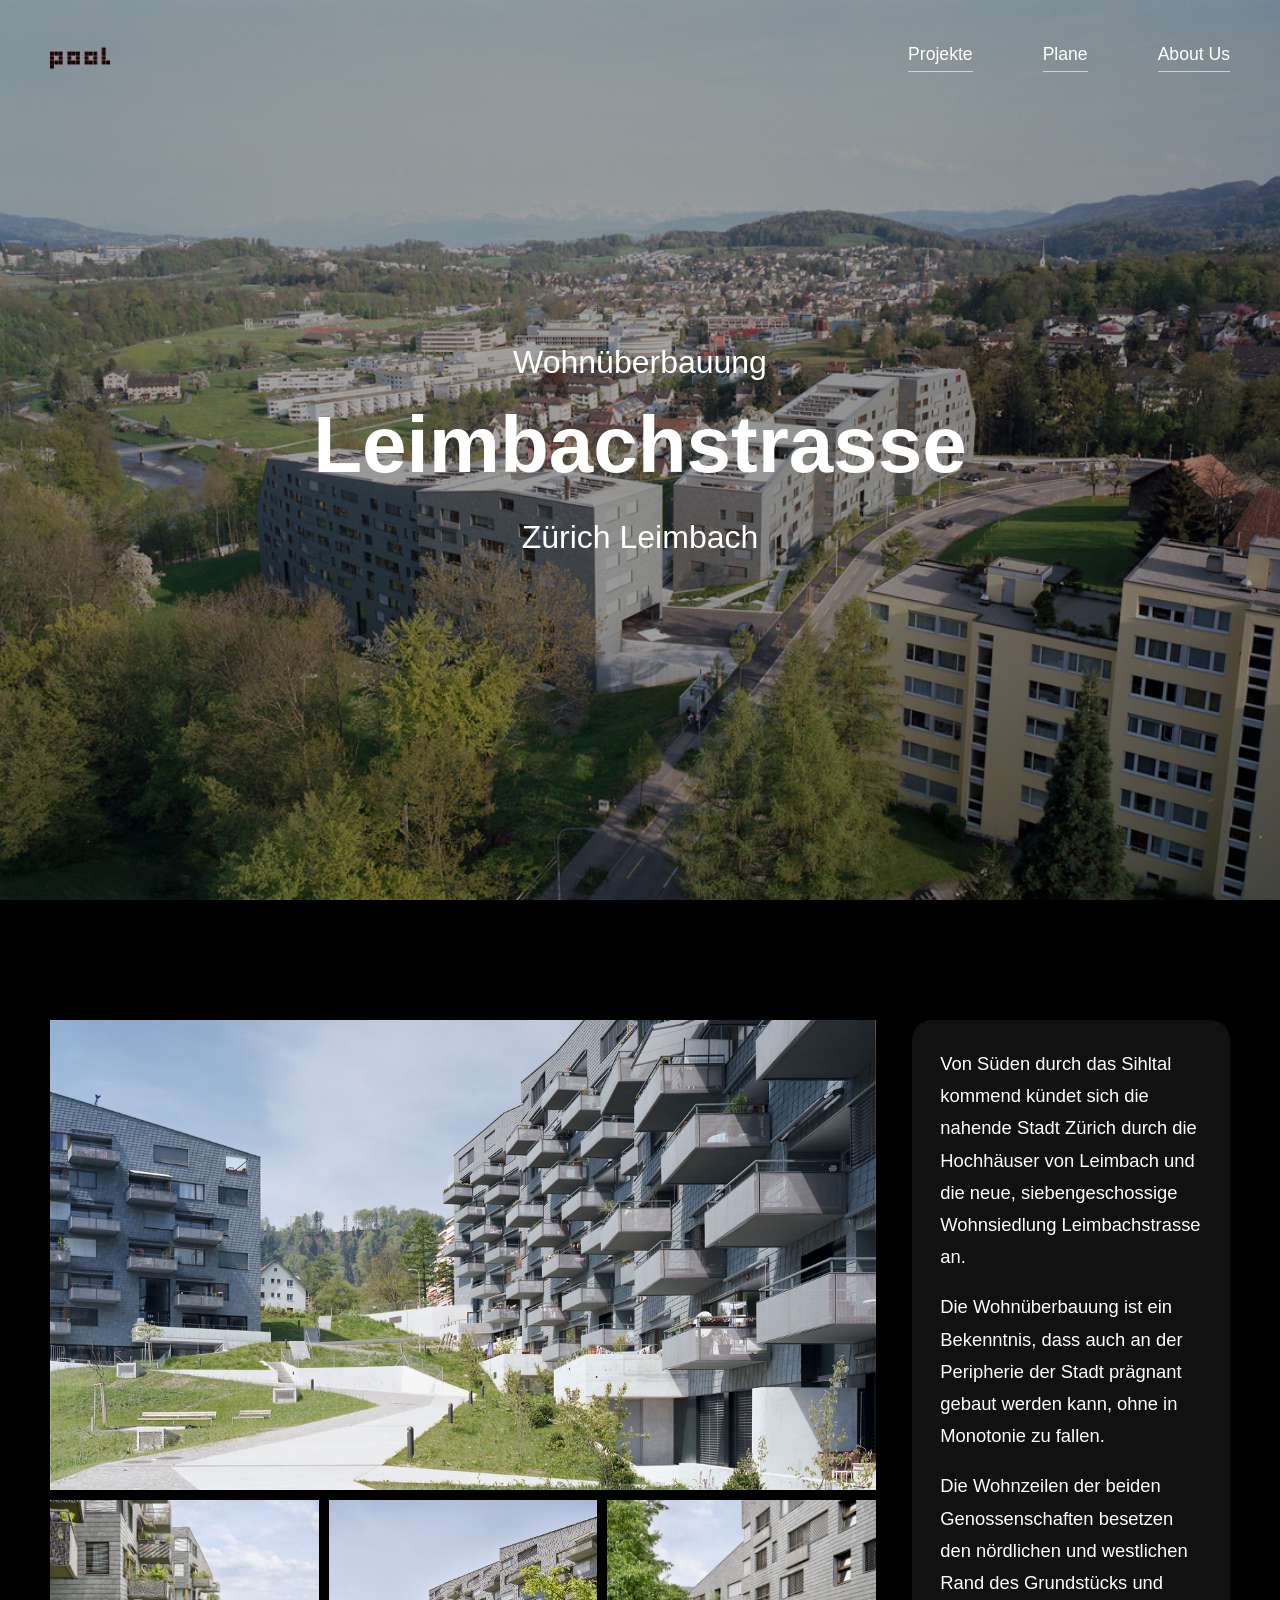
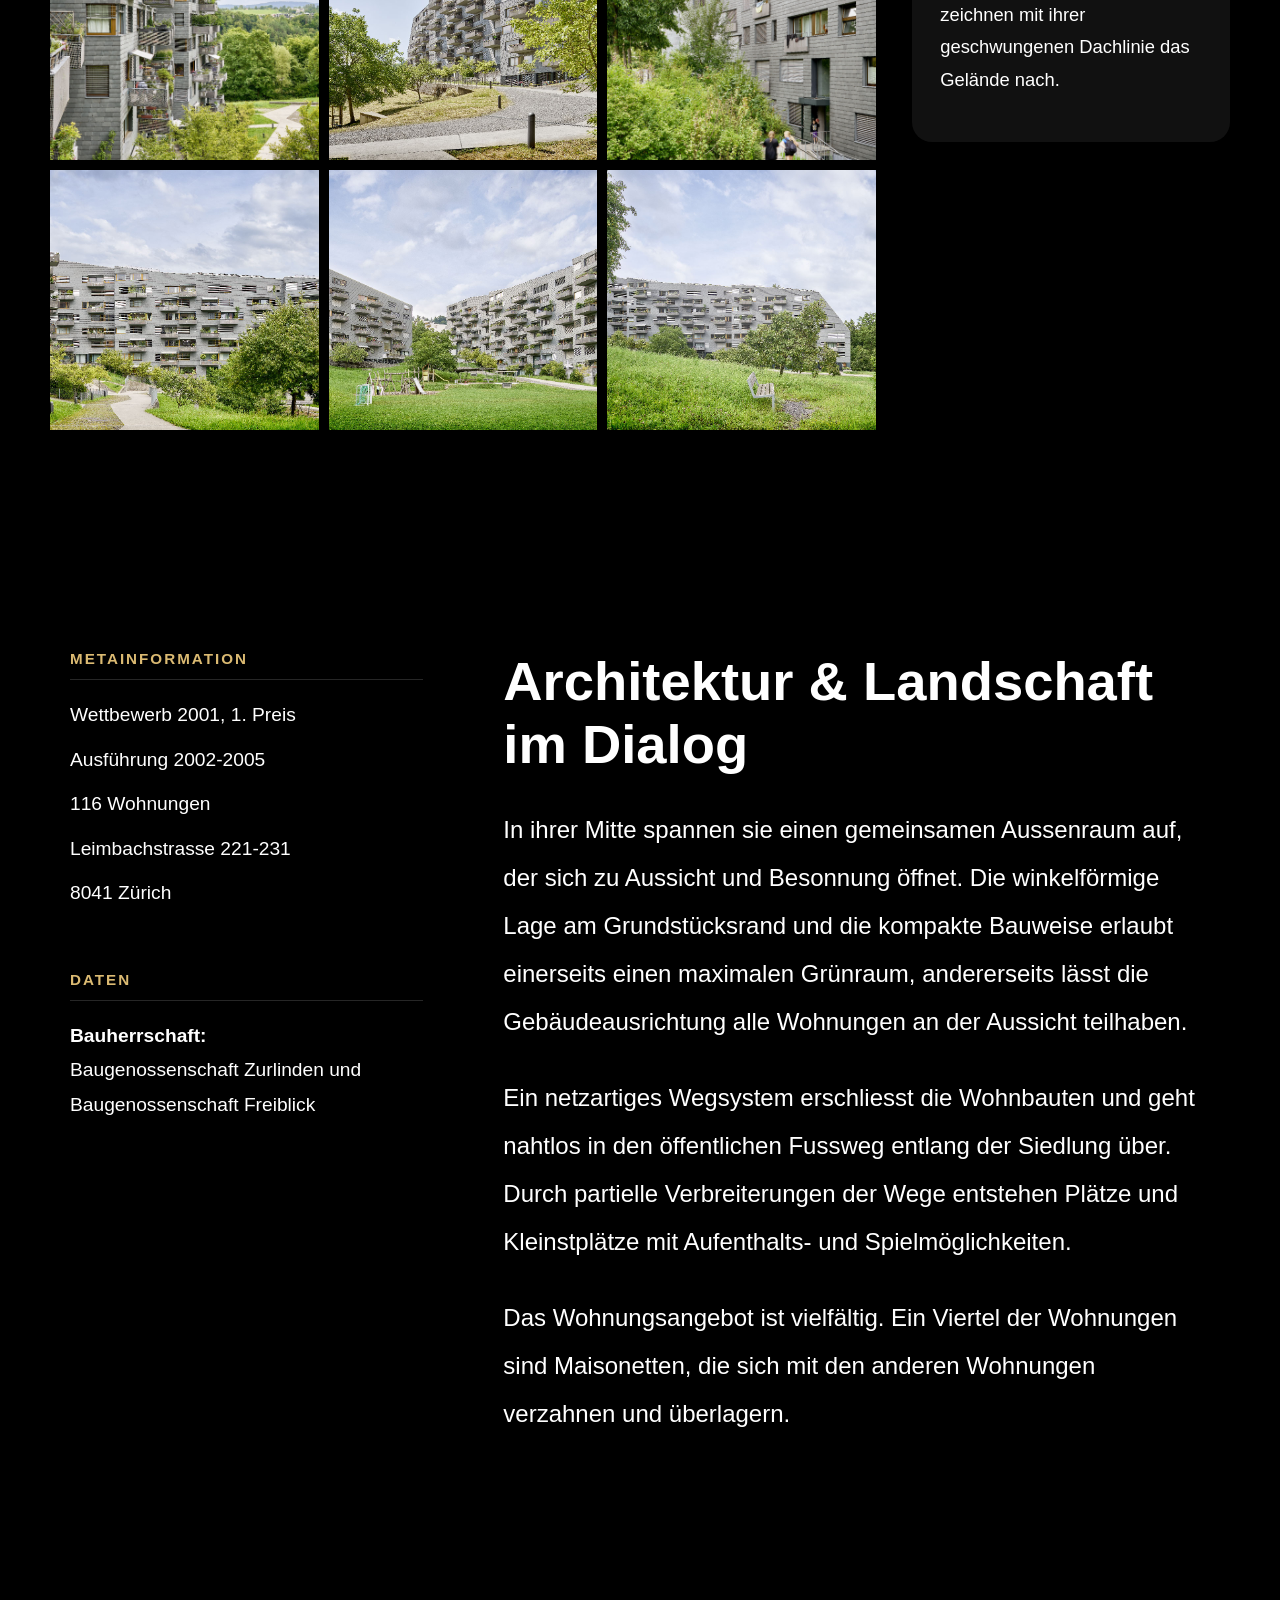
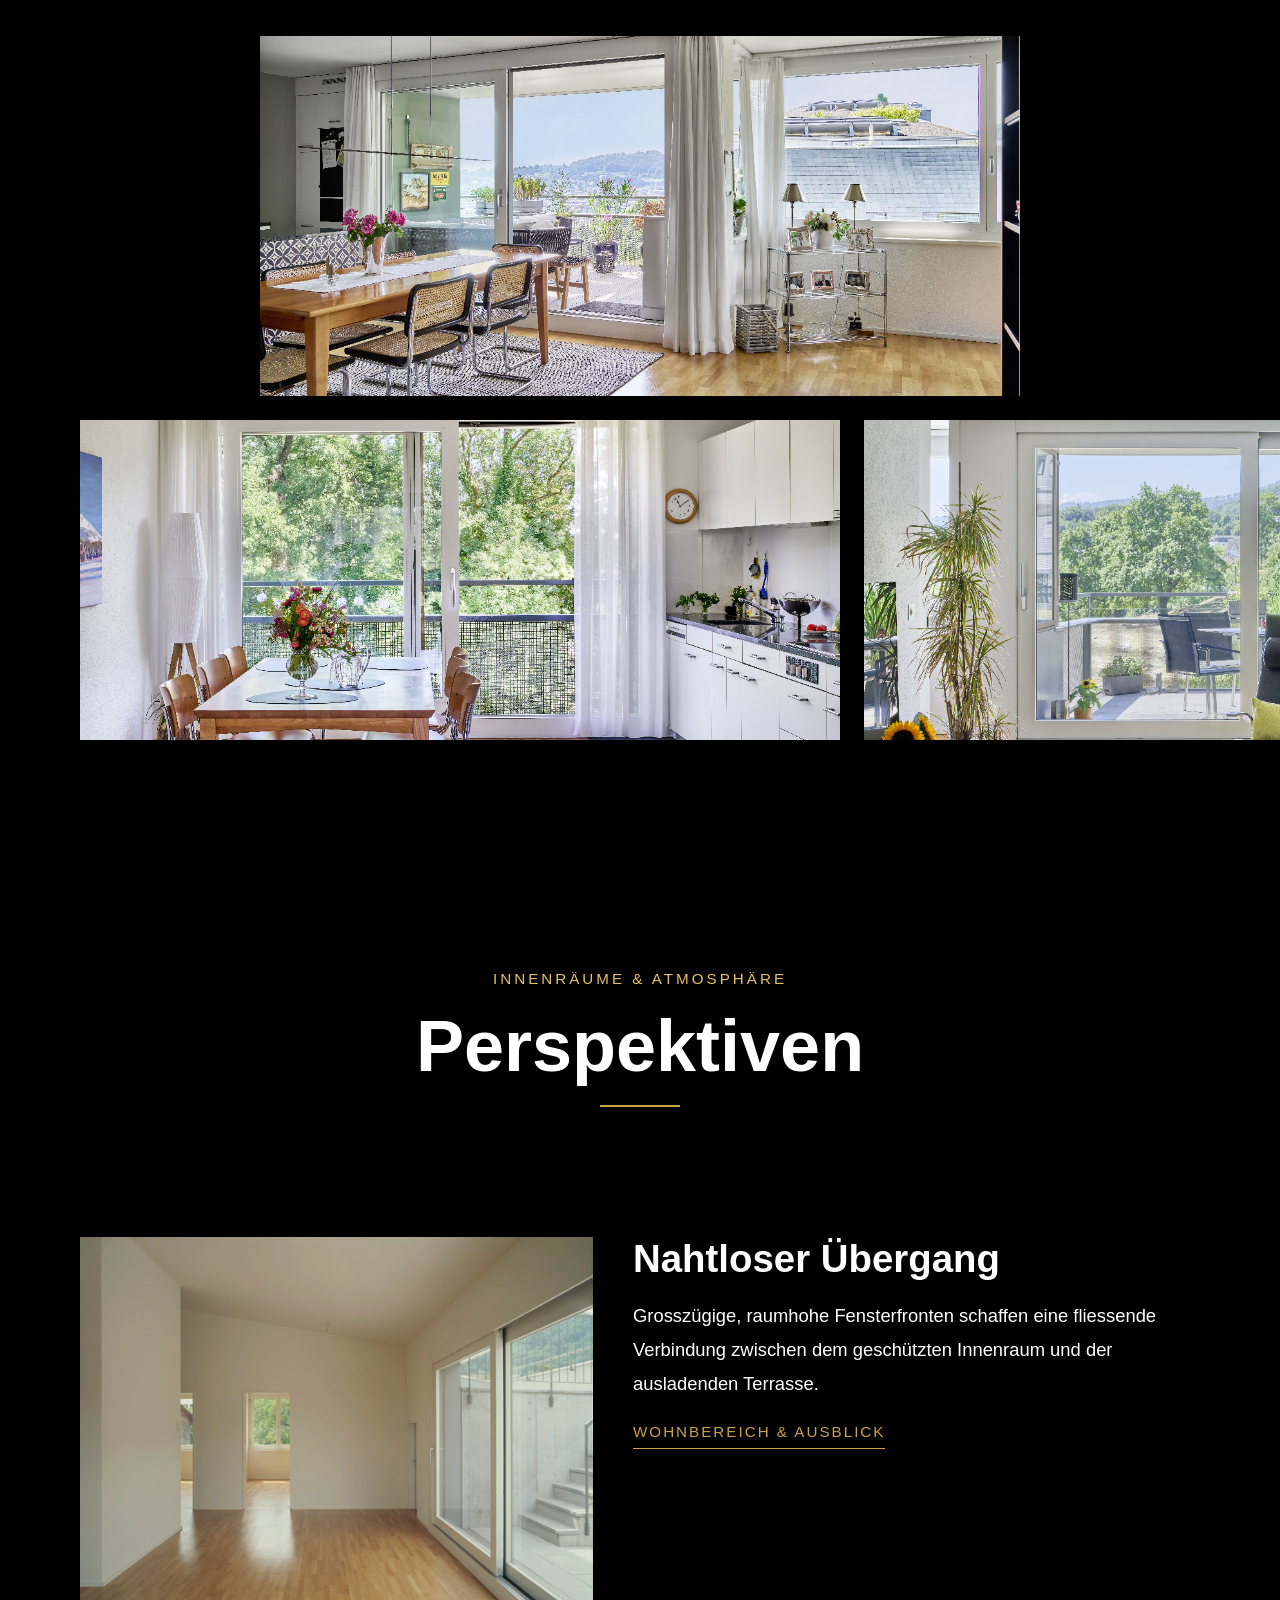
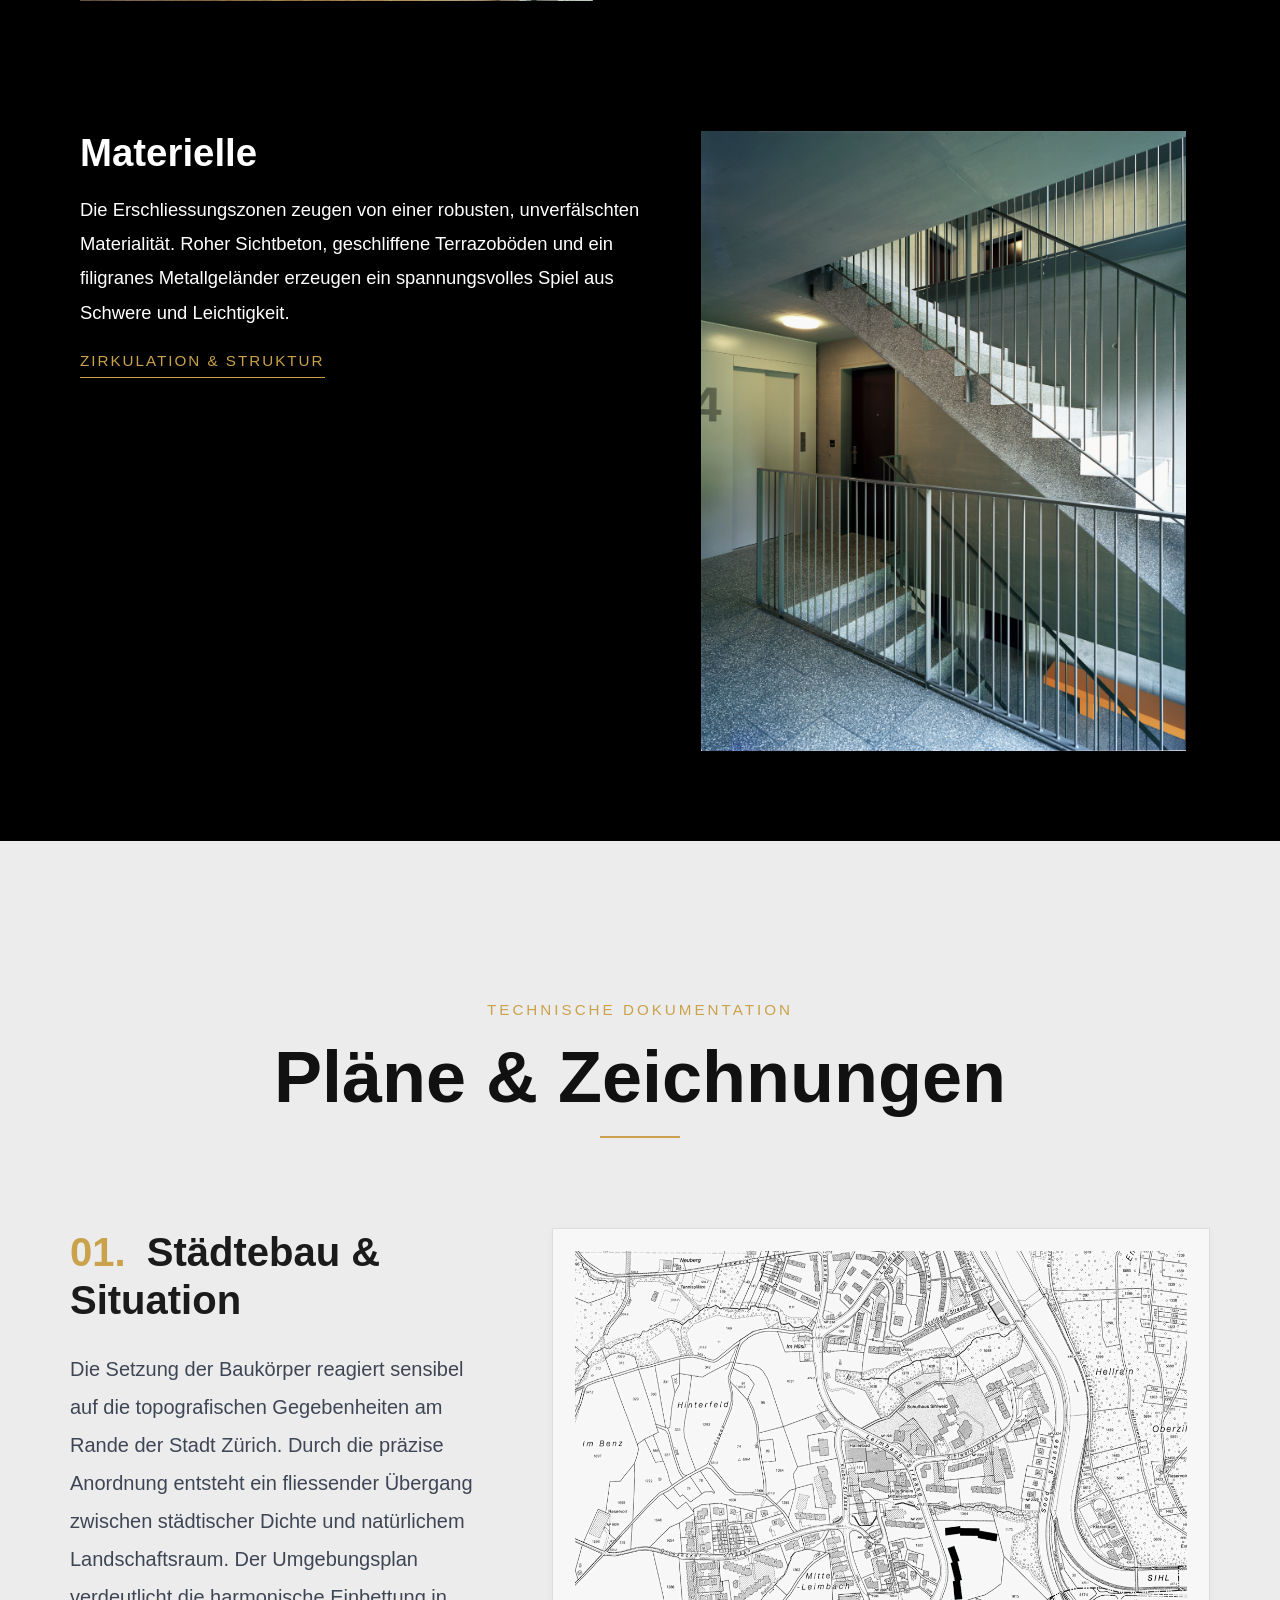
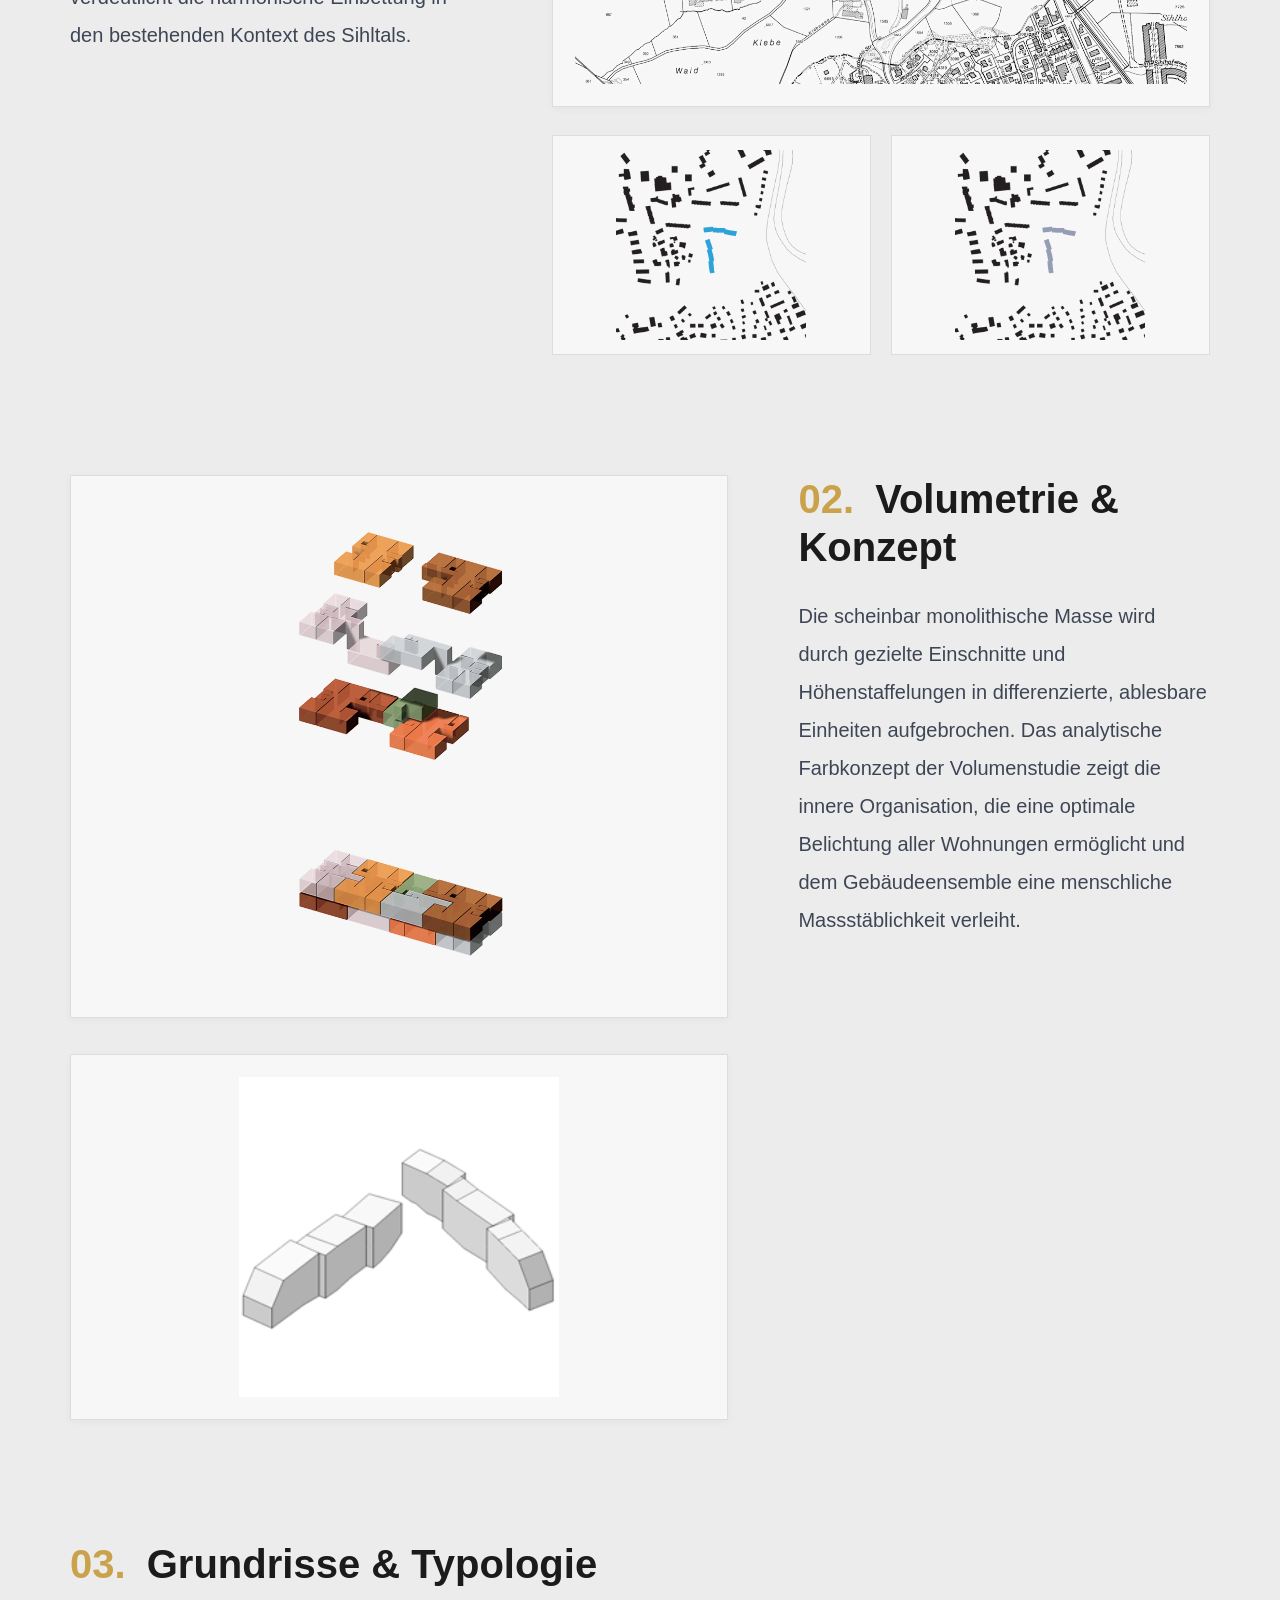
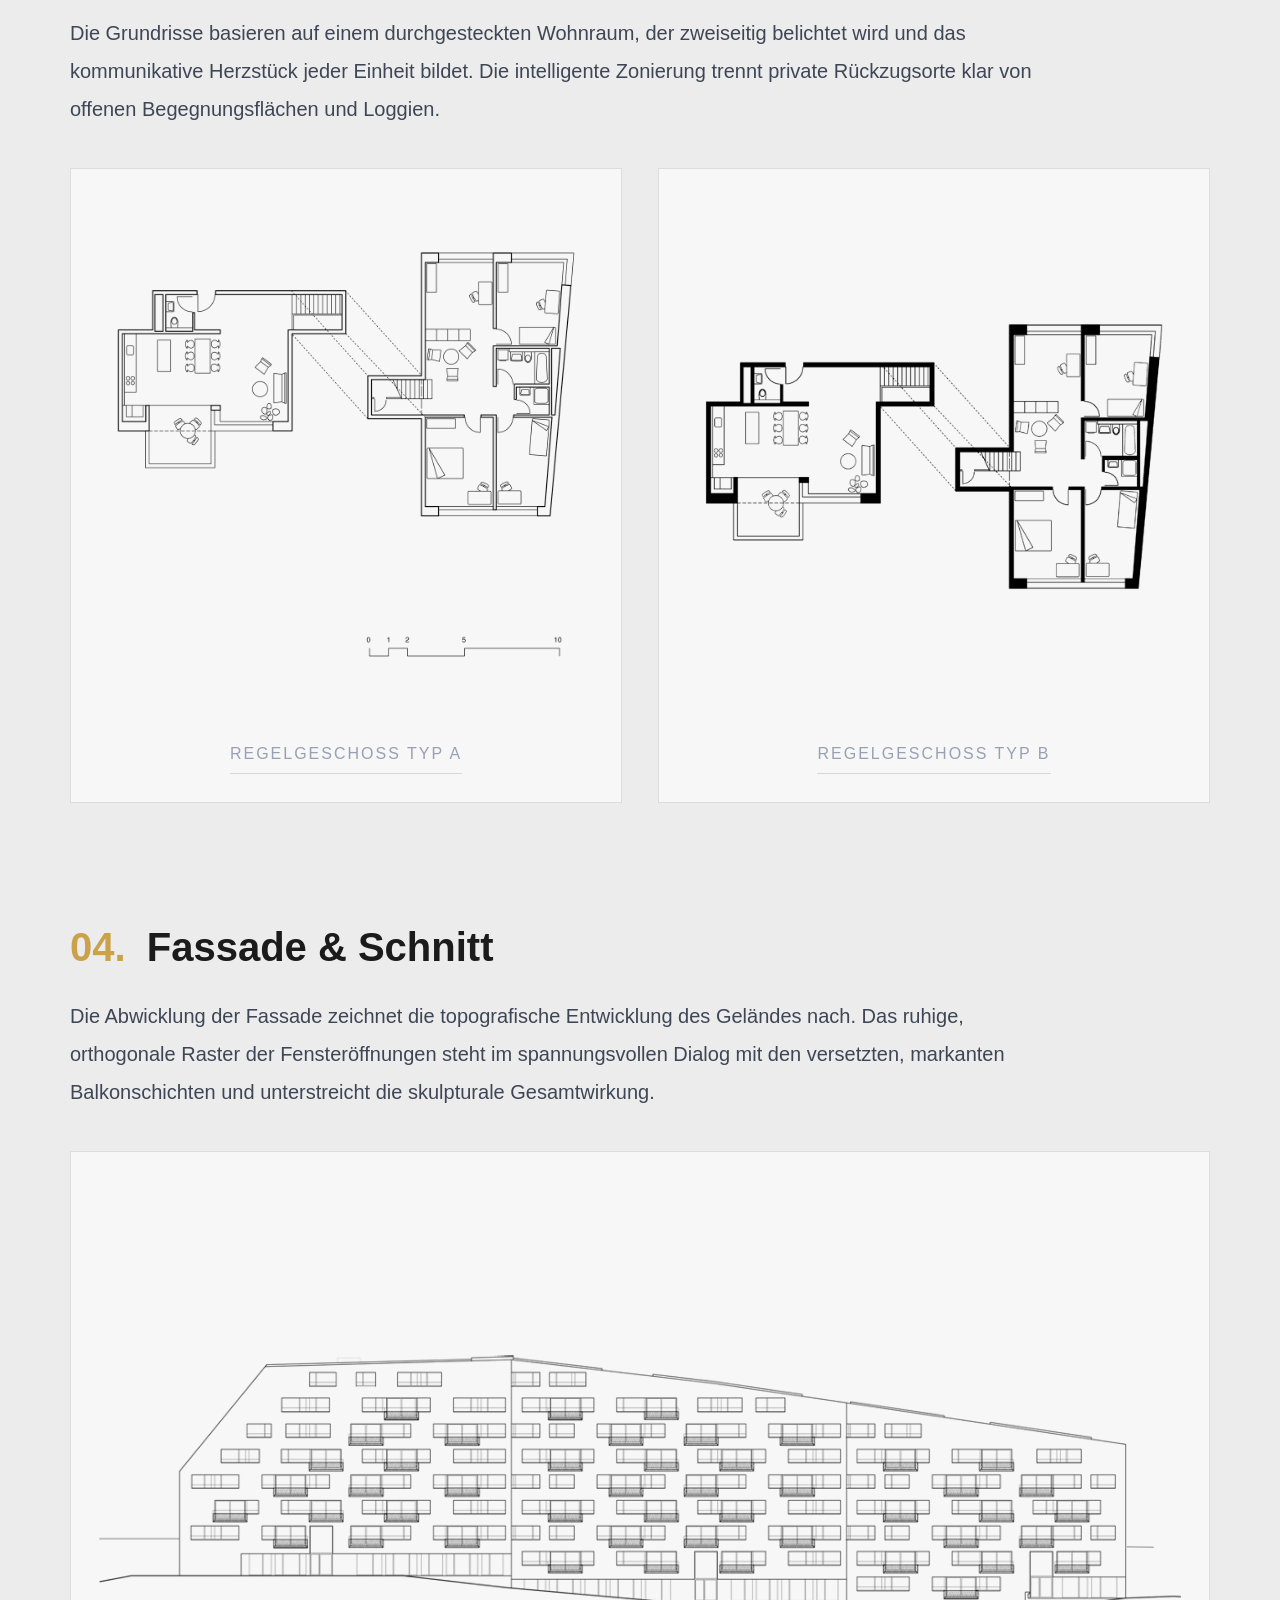
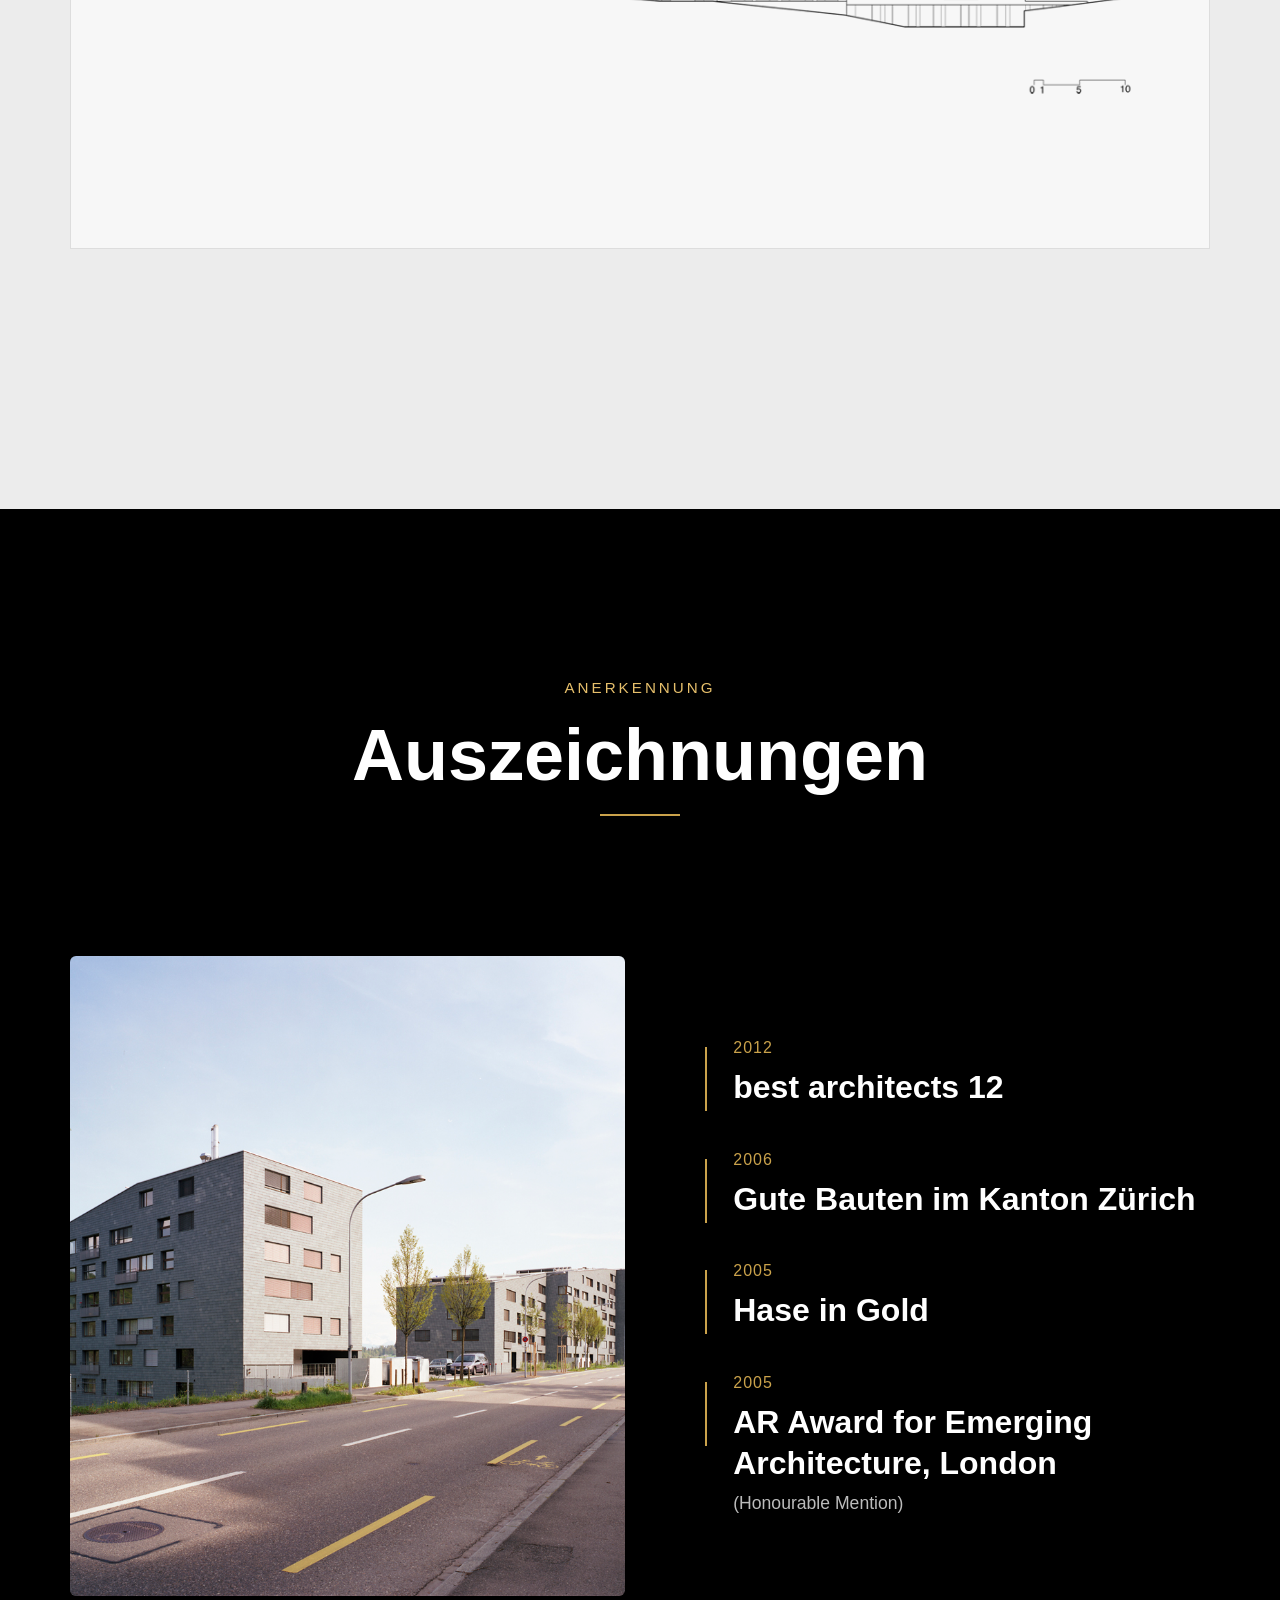
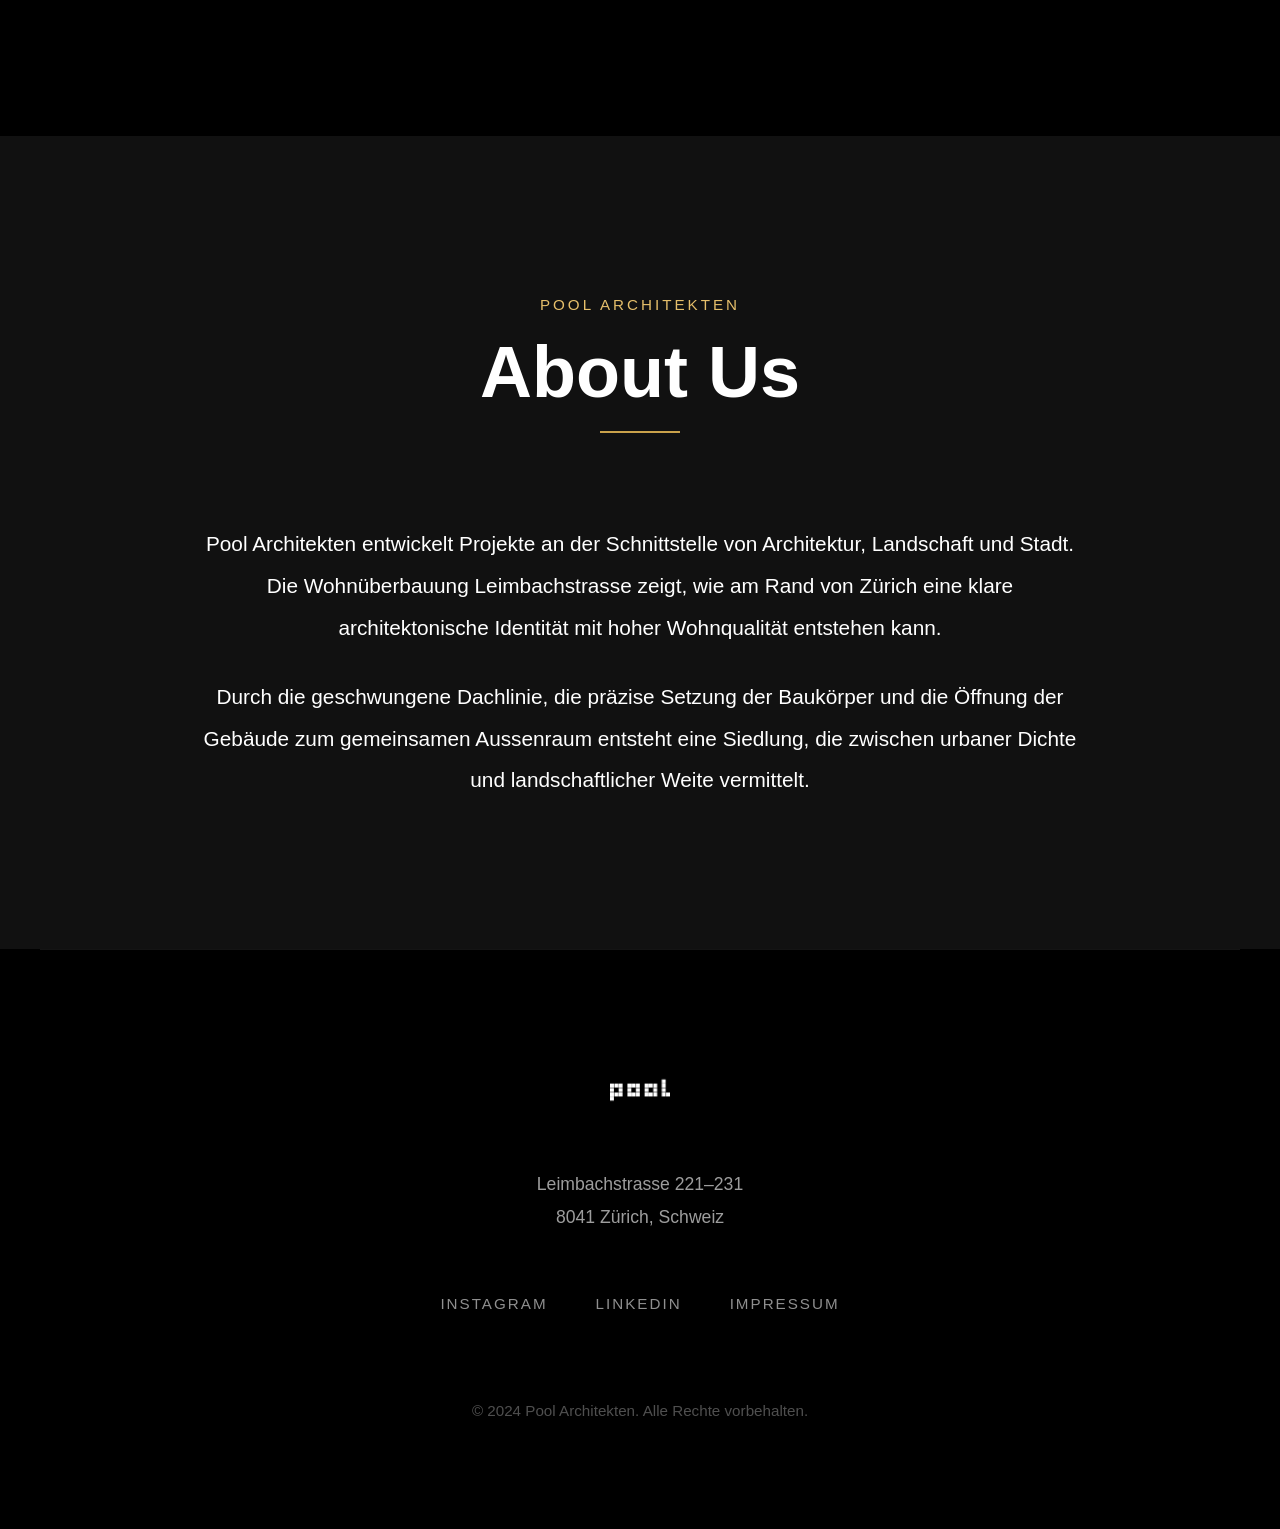
==== docs/index.html @ 27d272aa "add docs at repo root" ====
<!DOCTYPE html>
<html lang="de">
<head>
  <meta charset="UTF-8">
  <meta name="viewport" content="width=device-width, initial-scale=1.0">
  <title>Wohnüberbauung Leimbachstrasse</title>
  <link rel="stylesheet" href="styles.css">
</head>
<body>

  <!-- NAVBAR -->
  <nav class="navbar">
    <div class="logo">
      <img src="pool.trandsparentpng.png" alt="pool logo">
    </div>
    <div class="menu">
      <a href="#projekte">Projekte</a>
      <a href="#plane">Plane</a>
      <a href="#about">About Us</a>
    </div>
  </nav>

  <!-- HERO -->
  <header class="hero">
    <div class="overlay"></div>
    <div class="hero-content">
      <p class="subtitle">Wohnüberbauung</p>
      <h1>Leimbachstrasse</h1>
      <p class="location">Zürich Leimbach</p>
    </div>
  </header>

  <!-- SECCION 1: COLLAGE + TEXTO -->
  <section class="intro-grid" id="projekte">

    <div class="collage">
      <img class="big" src="0072_Hof_gross.jpg" alt="Hof">
      <img src="ME250829-009_K.jpg" alt="architecture">
      <img src="ME250710-124_K.jpg" alt="Architecture">
      <img src="ME250829-031_K1.jpg" alt="Architecture">
      <img src="ME250829-032_K2.jpg" alt="Architecture">
      <img src="ME250829-092_K.jpg" alt="Architecture">
      <img src="ME250829-048_K.jpg" alt="Architecture">
    </div>

    <div class="intro-text-box">
      <p>
        Von Süden durch das Sihltal kommend kündet sich die nahende Stadt Zürich
        durch die Hochhäuser von Leimbach und die neue, siebengeschossige
        Wohnsiedlung Leimbachstrasse an.
      </p>

      <p>
        Die Wohnüberbauung ist ein Bekenntnis, dass auch an der Peripherie der
        Stadt prägnant gebaut werden kann, ohne in Monotonie zu fallen.
      </p>

      <p>
        Die Wohnzeilen der beiden Genossenschaften besetzen den nördlichen und
        westlichen Rand des Grundstücks und zeichnen mit ihrer geschwungenen
        Dachlinie das Gelände nach.
      </p>
    </div>

  </section>

  <!-- SECCION 2: METAINFO + TEXTO GRANDE -->
  <section class="info-section">

    <div class="meta-column">
      <div class="meta-block">
        <h4>METAINFORMATION</h4>
        <p>Wettbewerb 2001, 1. Preis</p>
        <p>Ausführung 2002-2005</p>
        <p>116 Wohnungen</p>
        <p>Leimbachstrasse 221-231</p>
        <p>8041 Zürich</p>
      </div>

      <div class="meta-block">
        <h4>DATEN</h4>
        <p><strong>Bauherrschaft:</strong><br>
        Baugenossenschaft Zurlinden und Baugenossenschaft Freiblick</p>
      </div>
    </div>

    <div class="text-column">
      <h2>Architektur & Landschaft im Dialog</h2>

      <p>
        In ihrer Mitte spannen sie einen gemeinsamen Aussenraum auf, der sich zu
        Aussicht und Besonnung öffnet. Die winkelförmige Lage am Grundstücksrand
        und die kompakte Bauweise erlaubt einerseits einen maximalen Grünraum,
        andererseits lässt die Gebäudeausrichtung alle Wohnungen an der Aussicht
        teilhaben.
      </p>

      <p>
        Ein netzartiges Wegsystem erschliesst die Wohnbauten und geht nahtlos in
        den öffentlichen Fussweg entlang der Siedlung über. Durch partielle
        Verbreiterungen der Wege entstehen Plätze und Kleinstplätze mit
        Aufenthalts- und Spielmöglichkeiten.
      </p>

      <p>
        Das Wohnungsangebot ist vielfältig. Ein Viertel der Wohnungen sind
        Maisonetten, die sich mit den anderen Wohnungen verzahnen und überlagern.
      </p>
    </div>

  </section>

  <!-- SECCION 3: GALERIA ANCHA -->
  <section class="wide-gallery">
    <img src="ME250703-010_K.jpg" alt="Architecture">
    <div class="wide-gallery-row">
      <img src="ME250710-051_K.jpg" alt="Architecture">
      <img src="ME250710-078_K.jpg" alt="Architecture">
    </div>
  </section>

  <!-- TITULO PERSPEKTIVEN -->
  <section class="section-title">
    <p class="small-title">INNENRÄUME & ATMOSPHÄRE</p>
    <h2>Perspektiven</h2>
  </section>

  <!-- SECCION 4 -->
  <section class="perspective-block">
    <div class="perspective-image">
      <img src="0072_innen_klein.jpg" alt="Interior">
    </div>

    <div class="perspective-text">
      <h3>Nahtloser Übergang</h3>
      <p>
        Grosszügige, raumhohe Fensterfronten schaffen eine fliessende Verbindung
        zwischen dem geschützten Innenraum und der ausladenden Terrasse.
      </p>
      <span>WOHNBEREICH & AUSBLICK</span>
    </div>
  </section>

  <!-- SECCION 5 -->
  <section class="perspective-block reverse">
    <div class="perspective-text">
      <h3>Materielle</h3>
      <p>
        Die Erschliessungszonen zeugen von einer robusten, unverfälschten
        Materialität. Roher Sichtbeton, geschliffene Terrazoböden und ein
        filigranes Metallgeländer erzeugen ein spannungsvolles Spiel aus
        Schwere und Leichtigkeit.
      </p>
      <span>ZIRKULATION & STRUKTUR</span>
    </div>

    <div class="perspective-image">
      <img src="0072_treppenhaus_gr.jpg" alt="Staircase">
    </div>
  </section>

  <!-- PLÄNE & ZEICHNUNGEN -->
  <section class="plans-section" id="plane">
    <div class="section-title light-section-title">
      <p class="small-title">TECHNISCHE DOKUMENTATION</p>
      <h2>Pläne & Zeichnungen</h2>
    </div>

    <!-- 01 -->
    <div class="plan-block">
      <div class="plan-text">
        <h3><span>01.</span> Städtebau & Situation</h3>
        <p>
          Die Setzung der Baukörper reagiert sensibel auf die topografischen
          Gegebenheiten am Rande der Stadt Zürich. Durch die präzise Anordnung
          entsteht ein fliessender Übergang zwischen städtischer Dichte und
          natürlichem Landschaftsraum. Der Umgebungsplan verdeutlicht die
          harmonische Einbettung in den bestehenden Kontext des Sihltals.
        </p>
      </div>

      <div class="plan-images">
        <div class="main-plan-image">
          <img src="0072_Situation_gross.png" alt="Städtebau und Situation">
        </div>

        <div class="plan-thumbnails">
          <img src="0072_Schnitt_klein.png" alt="Plan Detail 1">
          <img src="0072_Situation_klein_Kopie.png" alt="Plan Detail 2">
        </div>
      </div>
    </div>

    <!-- 02 -->
    <div class="plan-block reverse-plan">
      <div class="plan-images stacked-plans">
        <div class="main-plan-image">
          <img src="0072_axo_gr.png" alt="Volumetrie Konzept">
        </div>

        <div class="main-plan-image">
          <img src="0072_Icon.png" alt="Volumetrie Modell">
        </div>
      </div>

      <div class="plan-text">
        <h3><span>02.</span> Volumetrie & Konzept</h3>
        <p>
          Die scheinbar monolithische Masse wird durch gezielte Einschnitte und
          Höhenstaffelungen in differenzierte, ablesbare Einheiten aufgebrochen.
          Das analytische Farbkonzept der Volumenstudie zeigt die innere
          Organisation, die eine optimale Belichtung aller Wohnungen ermöglicht
          und dem Gebäudeensemble eine menschliche Massstäblichkeit verleiht.
        </p>
      </div>
    </div>

    <!-- 03 -->
    <div class="plan-full-block">
      <div class="plan-text full-width-text">
        <h3><span>03.</span> Grundrisse & Typologie</h3>
        <p>
          Die Grundrisse basieren auf einem durchgesteckten Wohnraum, der
          zweiseitig belichtet wird und das kommunikative Herzstück jeder Einheit
          bildet. Die intelligente Zonierung trennt private Rückzugsorte klar von
          offenen Begegnungsflächen und Loggien.
        </p>
      </div>

      <div class="double-plan-gallery">
        <div class="plan-card">
          <img src="0072_Whg_B05_gr.png" alt="Regelgeschoss Typ A">
          <p>REGELGESCHOSS TYP A</p>
        </div>

        <div class="plan-card">
          <img src="0072_Whg_B05_kl.png" alt="Regelgeschoss Typ B">
          <p>REGELGESCHOSS TYP B</p>
        </div>
      </div>
    </div>

    <!-- 04 -->
    <div class="plan-full-block">
      <div class="plan-text full-width-text">
        <h3><span>04.</span> Fassade & Schnitt</h3>
        <p>
          Die Abwicklung der Fassade zeichnet die topografische Entwicklung des
          Geländes nach. Das ruhige, orthogonale Raster der Fensteröffnungen steht
          im spannungsvollen Dialog mit den versetzten, markanten Balkonschichten
          und unterstreicht die skulpturale Gesamtwirkung.
        </p>
      </div>

      <div class="single-large-plan">
        <img src="0072_Ansicht_gross.png" alt="Fassade und Schnitt">
      </div>
    </div>
  </section>

  <!-- AUSZEICHNUNGEN -->
  <section class="awards-section">
    <div class="section-title">
      <p class="small-title">ANERKENNUNG</p>
      <h2>Auszeichnungen</h2>
    </div>

    <div class="awards-content">
      <div class="awards-image">
        <img src="0072_Strasse_gr.jpg" alt="Auszeichnungen Architektur">
      </div>

      <div class="awards-list">
        <div class="award-item">
          <span class="award-year">2012</span>
          <h3>best architects 12</h3>
        </div>

        <div class="award-item">
          <span class="award-year">2006</span>
          <h3>Gute Bauten im Kanton Zürich</h3>
        </div>

        <div class="award-item">
          <span class="award-year">2005</span>
          <h3>Hase in Gold</h3>
        </div>

        <div class="award-item">
          <span class="award-year">2005</span>
          <h3>AR Award for Emerging Architecture, London</h3>
          <p>(Honourable Mention)</p>
        </div>
      </div>
    </div>
   </section>

  <!-- ABOUT US -->
  <section class="about-section" id="about">

    <div class="section-title">
      <p class="small-title">POOL ARCHITEKTEN</p>
      <h2>About Us</h2>
    </div>

    <div class="about-content">
      <p>
        Pool Architekten entwickelt Projekte an der Schnittstelle von Architektur,
        Landschaft und Stadt. Die Wohnüberbauung Leimbachstrasse zeigt, wie am
        Rand von Zürich eine klare architektonische Identität mit hoher
        Wohnqualität entstehen kann.
      </p>

      <p>
        Durch die geschwungene Dachlinie, die präzise Setzung der Baukörper und
        die Öffnung der Gebäude zum gemeinsamen Aussenraum entsteht eine
        Siedlung, die zwischen urbaner Dichte und landschaftlicher Weite
        vermittelt.
      </p>

    </div>

  </section>

  <!-- FOOTER -->
  <footer class="site-footer">

    <div class="footer-divider"></div>

    <div class="footer-logo">
      <img src="pool.trandsparentpng.png" alt="pool logo">
    </div>

    <div class="footer-address">
      <p>Leimbachstrasse 221–231</p>
      <p>8041 Zürich, Schweiz</p>
    </div>

    <div class="footer-links">
      <a href="#">INSTAGRAM</a>
      <a href="#">LINKEDIN</a>
      <a href="#">IMPRESSUM</a>
    </div>

    <p class="footer-copy">© 2024 Pool Architekten. Alle Rechte vorbehalten.</p>

  </footer>

</body>
</html>
---- docs/styles.css ----
/* System font stack only: Geneva / Verdana */

* {
  margin: 0;
  padding: 0;
  box-sizing: border-box;
}

body {
  background: #000;
  color: white;
  font-family: Geneva, Verdana, Tahoma, sans-serif;
}

img {
  width: 100%;
  display: block;
  object-fit: cover;
  transition: transform 0.35s ease;
}

/* NAVBAR */

.navbar {
  position: absolute;
  top: 0;
  left: 0;
  width: 100%;
  padding: 28px 50px;
  display: flex;
  justify-content: space-between;
  align-items: center;
  gap: 24px;
  z-index: 10;
}

.logo {
  display: flex;
  align-items: center;
  flex-shrink: 0;
}

.logo img {
  display: block;
  width: auto;
  height: 60px;
  object-fit: contain;
}

.menu {
  display: flex;
  gap: 70px;
}

.menu a {
  color: white;
  text-decoration: none;
  font-family: Geneva, Verdana, Tahoma, sans-serif;
  font-size: 1.1rem;
  border-bottom: 1px solid rgba(255,255,255,0.6);
  padding-bottom: 6px;
}

/* HERO */

.hero {
  position: relative;
  width: 100%;
  height: 100vh;
  background-image: url('0272_Vogelperspektive_gross.jpg');
  background-size: cover;
  background-position: center;
  display: flex;
  align-items: center;
  justify-content: center;
  text-align: center;
}

.overlay {
  position: absolute;
  inset: 0;
  background: rgba(0,0,0,0.35);
}

.hero-content {
  position: relative;
  z-index: 2;
}

.subtitle {
  font-family: Geneva, Verdana, Tahoma, sans-serif;
  font-size: 2rem;
  margin-bottom: 18px;
}

.hero h1 {
  font-family: Geneva, Verdana, Tahoma, sans-serif;
  font-size: 5rem;
  font-weight: 700;
  margin-bottom: 28px;
}

.location {
  font-family: Geneva, Verdana, Tahoma, sans-serif;
  font-size: 2rem;
}

/* INTRO GRID */

.intro-grid {
  padding: 120px 50px;
  display: grid;
  grid-template-columns: 2.6fr 1fr;
  gap: 36px;
  align-items: start;
}

.collage {
  display: grid;
  grid-template-columns: repeat(3, 1fr);
  gap: 10px;
}

.collage img {
  height: 260px;
}

.collage .big {
  grid-column: span 3;
  height: 470px;
}

.intro-text-box {
  background: #111;
  padding: 28px;
  border-radius: 20px;
  line-height: 1.75;
  font-size: 1.15rem;
  position: sticky;
  top: 120px;
}

.intro-text-box p {
  margin-bottom: 18px;
}

/* INFO SECTION */

.info-section {
  padding: 100px 70px;
  display: grid;
  grid-template-columns: 1fr 2fr;
  gap: 80px;
  align-items: start;
}

.meta-column {
  display: flex;
  flex-direction: column;
  gap: 50px;
}

.meta-block h4 {
  font-family: Geneva, Verdana, Tahoma, sans-serif;
  color: #dbba72;
  letter-spacing: 2px;
  font-size: 0.95rem;
  margin-bottom: 18px;
  border-bottom: 1px solid rgba(255,255,255,0.15);
  padding-bottom: 12px;
}

.meta-block p {
  font-size: 1.2rem;
  line-height: 1.8;
  margin-bottom: 10px;
}

.text-column h2 {
  font-family: Geneva, Verdana, Tahoma, sans-serif;
  font-size: 3.4rem;
  margin-bottom: 30px;
}

.text-column p {
  font-size: 1.5rem;
  line-height: 2.0;
  margin-bottom: 28px;
}

/* WIDE GALLERY */

.wide-gallery {
  padding: 60px 80px 180px;
  display: flex;
  flex-direction: column;
  gap: 4px;
}

.wide-gallery img {
  height: 360px;
  width: 760px;
  margin: 10px auto;
  object-fit: cover;
}

.wide-gallery-row {
  display: grid;
  grid-template-columns: 2fr 2fr;
  gap: 24px;
}

.wide-gallery-row img {
  height: 320px;
}

/* SECTION TITLE */

.section-title {
  text-align: center;
  padding: 40px 20px 90px;
}

.small-title {
  color: #e6bf6b;
  letter-spacing: 3px;
  font-size: 0.95rem;
  margin-bottom: 18px;
}

.section-title h2 {
  font-family: Geneva, Verdana, Tahoma, sans-serif;
  font-size: 4.5rem;
  position: relative;
  display: inline-block;
}

.section-title h2::after {
  content: "";
  display: block;
  width: 80px;
  height: 2px;
  background: #caa24b;
  margin: 18px auto 0;
}

/* PERSPECTIVE BLOCK */

.perspective-block {
  padding: 40px 80px 90px;
  display: grid;
  grid-template-columns: 0.95fr 1.05fr;
  gap: 40px;
  align-items: start;
}

.perspective-block.reverse {
  grid-template-columns: 1.05fr 0.95fr;
}

.perspective-image img {
  width: 100%;
  max-height: 620px;
  height: auto;
  object-fit: contain;
}

.perspective-text h3 {
  font-family: Geneva, Verdana, Tahoma, sans-serif;
  font-size: 2.4rem;
  margin-bottom: 18px;
}

.perspective-text p {
  font-size: 1.15rem;
  line-height: 1.85;
  margin-bottom: 22px;
}

.perspective-text span {
  color: #caa24b;
  letter-spacing: 2px;
  font-size: 0.95rem;
  border-bottom: 1px solid #caa24b;
  padding-bottom: 8px;
}

/* REVERSE ORDER */

.perspective-block.reverse .perspective-text {
  order: 1;
}

.perspective-block.reverse .perspective-image {
  order: 2;
}

/* IMAGE HOVER ZOOM */

.collage img:hover,
.wide-gallery img:hover,
.wide-gallery-row img:hover,
.perspective-image img:hover {
  transform: scale(1.12);
  position: relative;
  z-index: 20;
}

/* LIGHT SECTIONS: PLÄNE */

.plans-section {
  background: #ececec;
  color: #1b1b1b;
  padding: 120px 70px 140px;
}

.light-section-title .small-title {
  color: #caa24b;
}

.light-section-title h2 {
  color: #111;
}

.plan-block {
  display: grid;
  grid-template-columns: 1fr 1.6fr;
  gap: 70px;
  align-items: start;
  margin-bottom: 120px;
}

.reverse-plan {
  grid-template-columns: 1.6fr 1fr;
}

.plan-text h3 {
  font-family: Geneva, Verdana, Tahoma, sans-serif;
  font-size: 2.5rem;
  margin-bottom: 26px;
  line-height: 1.2;
}

.plan-text h3 span {
  color: #caa24b;
  margin-right: 10px;
}

.plan-text p {
  font-size: 1.25rem;
  line-height: 1.9;
  color: #3e4655;
  max-width: 520px;
}

.plan-images {
  display: flex;
  flex-direction: column;
  gap: 28px;
}

.main-plan-image {
  background: #f7f7f7;
  padding: 22px;
  border: 1px solid #ddd;
  box-shadow: 0 2px 8px rgba(0,0,0,0.04);
}

.main-plan-image img {
  width: 100%;
  height: auto;
  object-fit: contain;
}

.plan-thumbnails {
  display: grid;
  grid-template-columns: 1fr 1fr;
  gap: 20px;
}

.plan-thumbnails img {
  background: #f7f7f7;
  padding: 14px;
  border: 1px solid #ddd;
  height: 220px;
  object-fit: contain;
}

.stacked-plans {
  gap: 36px;
}

/* Adjust second volumetry image size */
.stacked-plans .main-plan-image:nth-child(2) img {
  max-height: 320px;
  object-fit: contain;
}

.plan-full-block {
  margin-bottom: 120px;
}

.full-width-text {
  margin-bottom: 40px;
}

.full-width-text p {
  max-width: 980px;
}

.double-plan-gallery {
  display: grid;
  grid-template-columns: 1fr 1fr;
  gap: 36px;
}

.plan-card {
  background: #f7f7f7;
  padding: 28px;
  border: 1px solid #ddd;
  text-align: center;
}

.plan-card img {
  width: 100%;
  height: 520px;
  object-fit: contain;
  margin-bottom: 28px;
}

.plan-card p {
  font-family: Geneva, Verdana, Tahoma, sans-serif;
  letter-spacing: 2px;
  font-size: 1rem;
  color: #98a0b3;
  border-bottom: 1px solid #d7d7d7;
  display: inline-block;
  padding-bottom: 10px;
}

.single-large-plan {
  background: #f7f7f7;
  padding: 28px;
  border: 1px solid #ddd;
}

.single-large-plan img {
  width: 100%;
  height: 640px;
  object-fit: contain;
}

/* AWARDS SECTION */

.awards-section {
  background: #000;
  color: white;
  padding: 130px 70px 140px;
}

.awards-content {
  display: grid;
  grid-template-columns: 1.1fr 1fr;
  gap: 80px;
  align-items: center;
  margin-top: 50px;
}

.awards-image img {
  width: 100%;
  max-width: 800px;
  height: 640px;
  object-fit: cover;
  border-radius: 6px;
}

.awards-list {
  display: flex;
  flex-direction: column;
  gap: 42px;
}

.award-item {
  position: relative;
  padding-left: 28px;
}

.award-item::before {
  content: "";
  position: absolute;
  left: 0;
  top: 8px;
  width: 2px;
  height: 64px;
  background: #caa24b;
}

.award-year {
  display: block;
  color: #caa24b;
  font-size: 1rem;
  margin-bottom: 10px;
  letter-spacing: 1px;
}

.award-item h3 {
  font-family: Geneva, Verdana, Tahoma, sans-serif;
  font-size: 2rem;
  line-height: 1.3;
  font-weight: 600;
}

.award-item p {
  margin-top: 8px;
  color: #bcbcbc;
  font-size: 1.1rem;
}

/* HOVER FOR NEW IMAGES */

.plan-thumbnails img:hover,
.plan-card img:hover,
.single-large-plan img:hover,
.main-plan-image img:hover,
.awards-image img:hover {
  transform: scale(1.04);
  position: relative;
  z-index: 10;
}

/* ABOUT US */

.about-section {
  background: #111;
  color: white;
  padding: 120px 70px;
}

.about-content {
  max-width: 900px;
  margin: 0 auto;
  text-align: center;
}

.about-content p {
  font-size: 1.3rem;
  line-height: 2;
  margin-bottom: 28px;
}

/* RESPONSIVE */

@media (max-width: 1000px) {
  .intro-grid,
  .info-section,
  .perspective-block,
  .perspective-block.reverse,
  .plan-block,
  .reverse-plan,
  .awards-content {
    grid-template-columns: 1fr;
  }

  .text-column h2 {
    font-size: 2.5rem;
  }

  .section-title h2 {
    font-size: 3rem;
  }

  .hero h1 {
    font-size: 3.4rem;
  }

  .subtitle,
  .location {
    font-size: 1.4rem;
  }

  .double-plan-gallery {
    grid-template-columns: 1fr;
  }

  .plan-text h3 {
    font-size: 2rem;
  }

  .award-item h3 {
    font-size: 1.6rem;
  }

  .single-large-plan img {
    height: 420px;
  }

  .plan-card img {
    height: 420px;
  }
}

@media (max-width: 700px) {
  .navbar {
    padding: 24px 24px;
    flex-direction: row;
    justify-content: space-between;
    align-items: center;
    gap: 16px;
  }

  .menu {
    gap: 14px;
    flex-wrap: wrap;
    justify-content: flex-end;
  }

  .intro-grid,
  .info-section,
  .wide-gallery,
  .perspective-block,
  .plans-section,
  .awards-section,
  .about-section {
    padding-left: 24px;
    padding-right: 24px;
  }

  .collage {
    grid-template-columns: 2fr 2fr;
  }

  .collage .big {
    grid-column: span 2;
    height: 260px;
  }

  .collage img {
    height: 190px;
  }

  .wide-gallery-row {
    grid-template-columns: 1fr;
  }

  .wide-gallery img,
  .wide-gallery-row img,
  .perspective-image img {
    height: auto;
    max-height: none;
  }

  .intro-text-box {
    position: static;
  }

  .text-column p,
  .perspective-text p,
  .meta-block p {
    font-size: 1.1rem;
  }

  .plan-block {
    gap: 36px;
    margin-bottom: 80px;
  }

  .plan-thumbnails {
    grid-template-columns: 1fr;
  }

  .plan-text h3 {
    font-size: 1.7rem;
  }

  .plan-text p {
    font-size: 1.05rem;
  }

  .plan-card img,
  .single-large-plan img,
  .awards-image img {
    height: auto;
  }

  .about-content p {
    font-size: 1.05rem;
  }
}

/* FOOTER */

.site-footer {
  background: #000;
  color: #8f8f8f;
  text-align: center;
  padding: 0 40px 110px;
}

.footer-divider {
  width: 100%;
  height: 1px;
  background: rgba(255, 255, 255, 0.08);
  margin-bottom: 110px;
}

.footer-logo {
  display: flex;
  justify-content: center;
  margin-bottom: 48px;
}

.footer-logo img {
  width: auto;
  height: 60px;
  object-fit: contain;
  filter: brightness(0) invert(1);
}

.footer-address {
  margin-bottom: 60px;
}

.footer-address p {
  font-family: Geneva, Verdana, Tahoma, sans-serif;
  font-size: 1.1rem;
  line-height: 1.9;
  color: #9d9d9d;
}

.footer-links {
  display: flex;
  justify-content: center;
  gap: 48px;
  flex-wrap: wrap;
  margin-bottom: 90px;
}

.footer-links a {
  color: #8f8f8f;
  text-decoration: none;
  font-family: Geneva, Verdana, Tahoma, sans-serif;
  font-size: 0.95rem;
  letter-spacing: 2px;
}

.footer-copy {
  font-size: 0.95rem;
  color: #4f4f4f;
}

@media (max-width: 700px) {
  .site-footer {
    padding: 0 24px 80px;
  }

  .footer-divider {
    margin-bottom: 80px;
  }

  .footer-links {
    gap: 20px;
    margin-bottom: 60px;
  }

  .footer-address p {
    font-size: 1rem;
  }
}
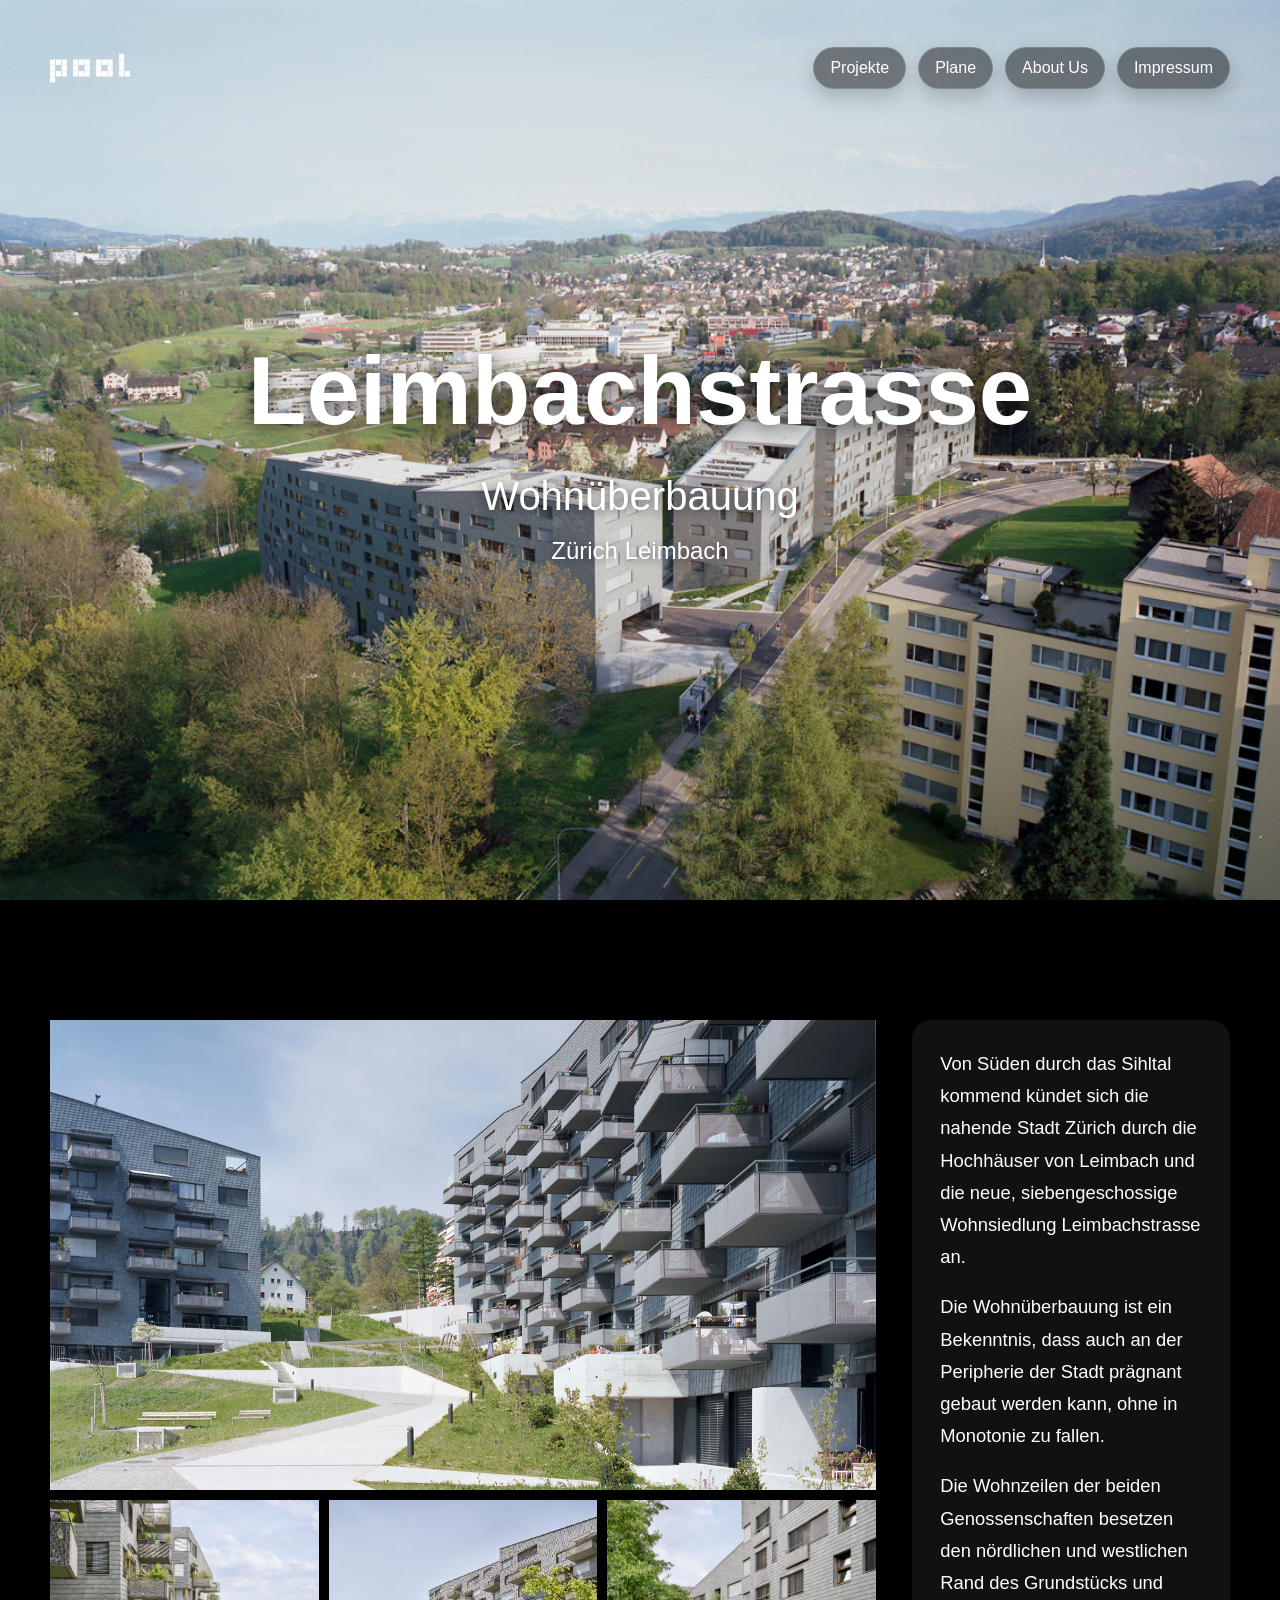
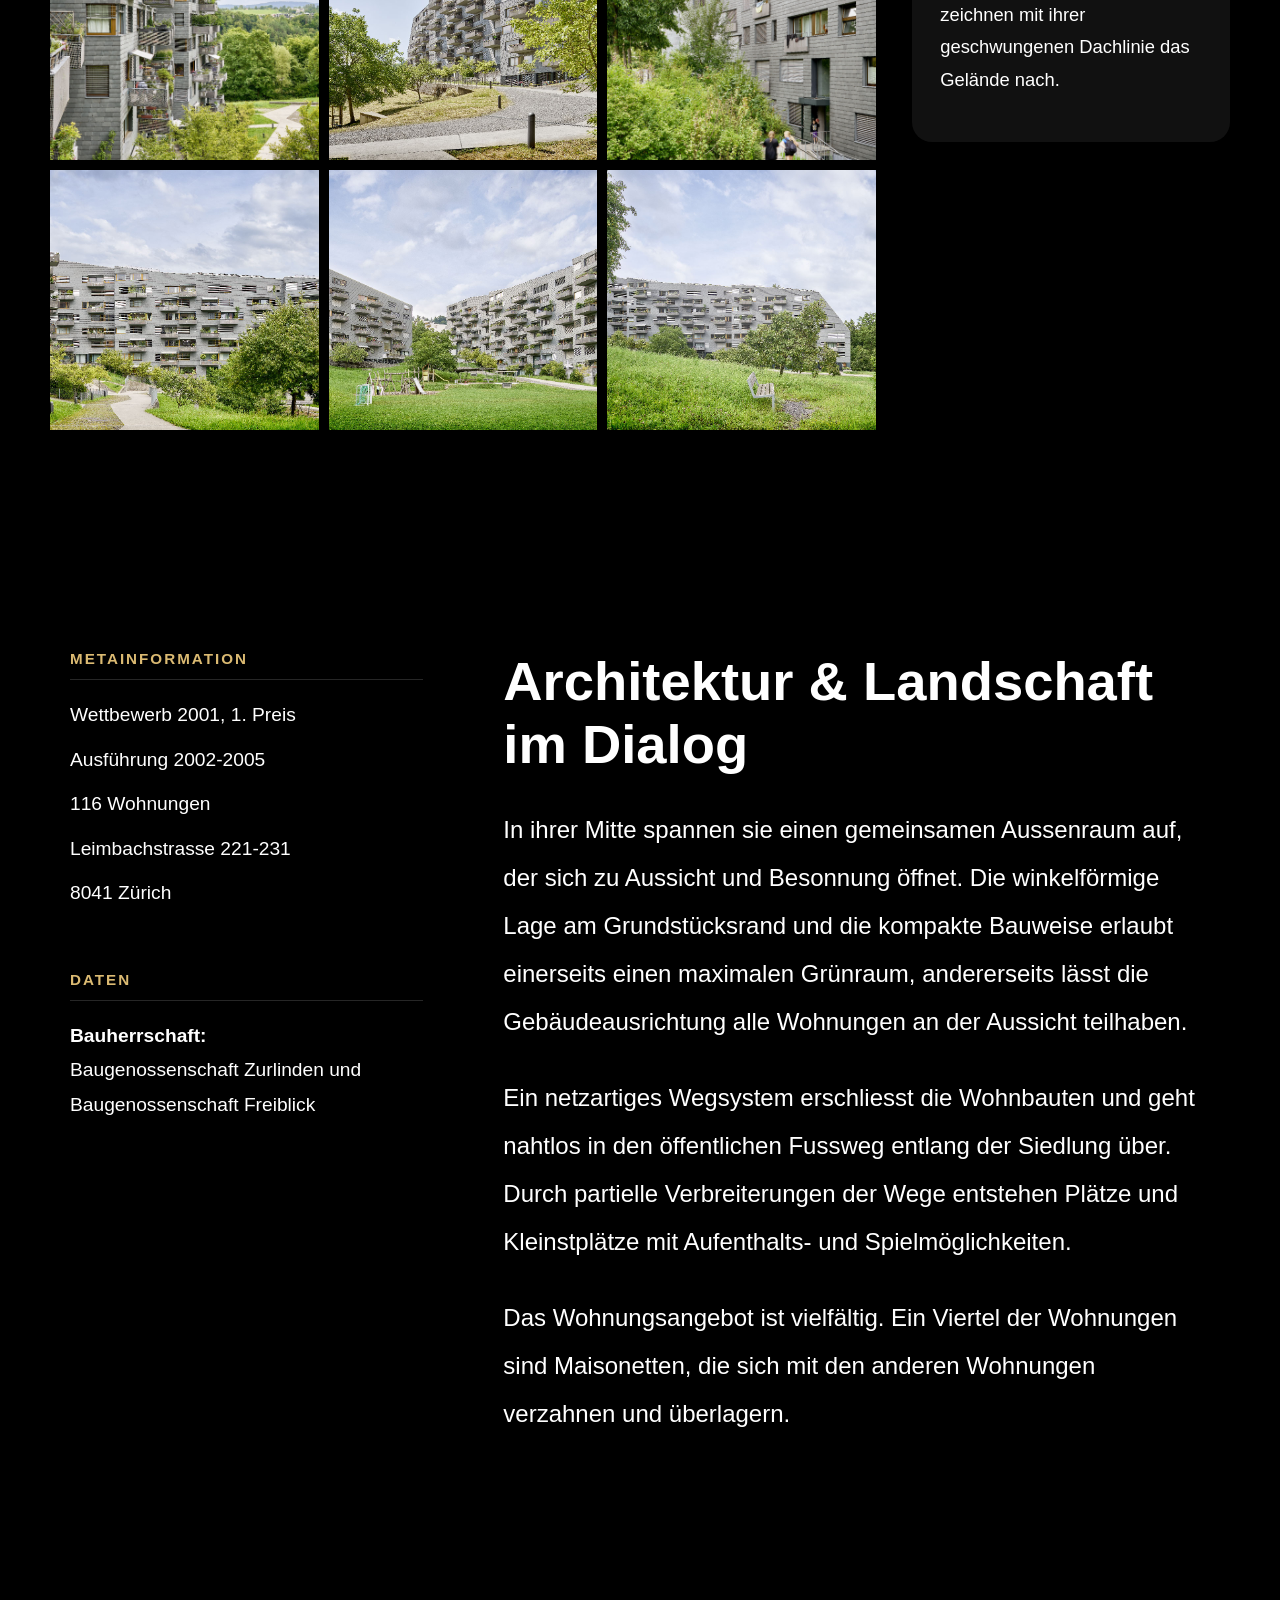
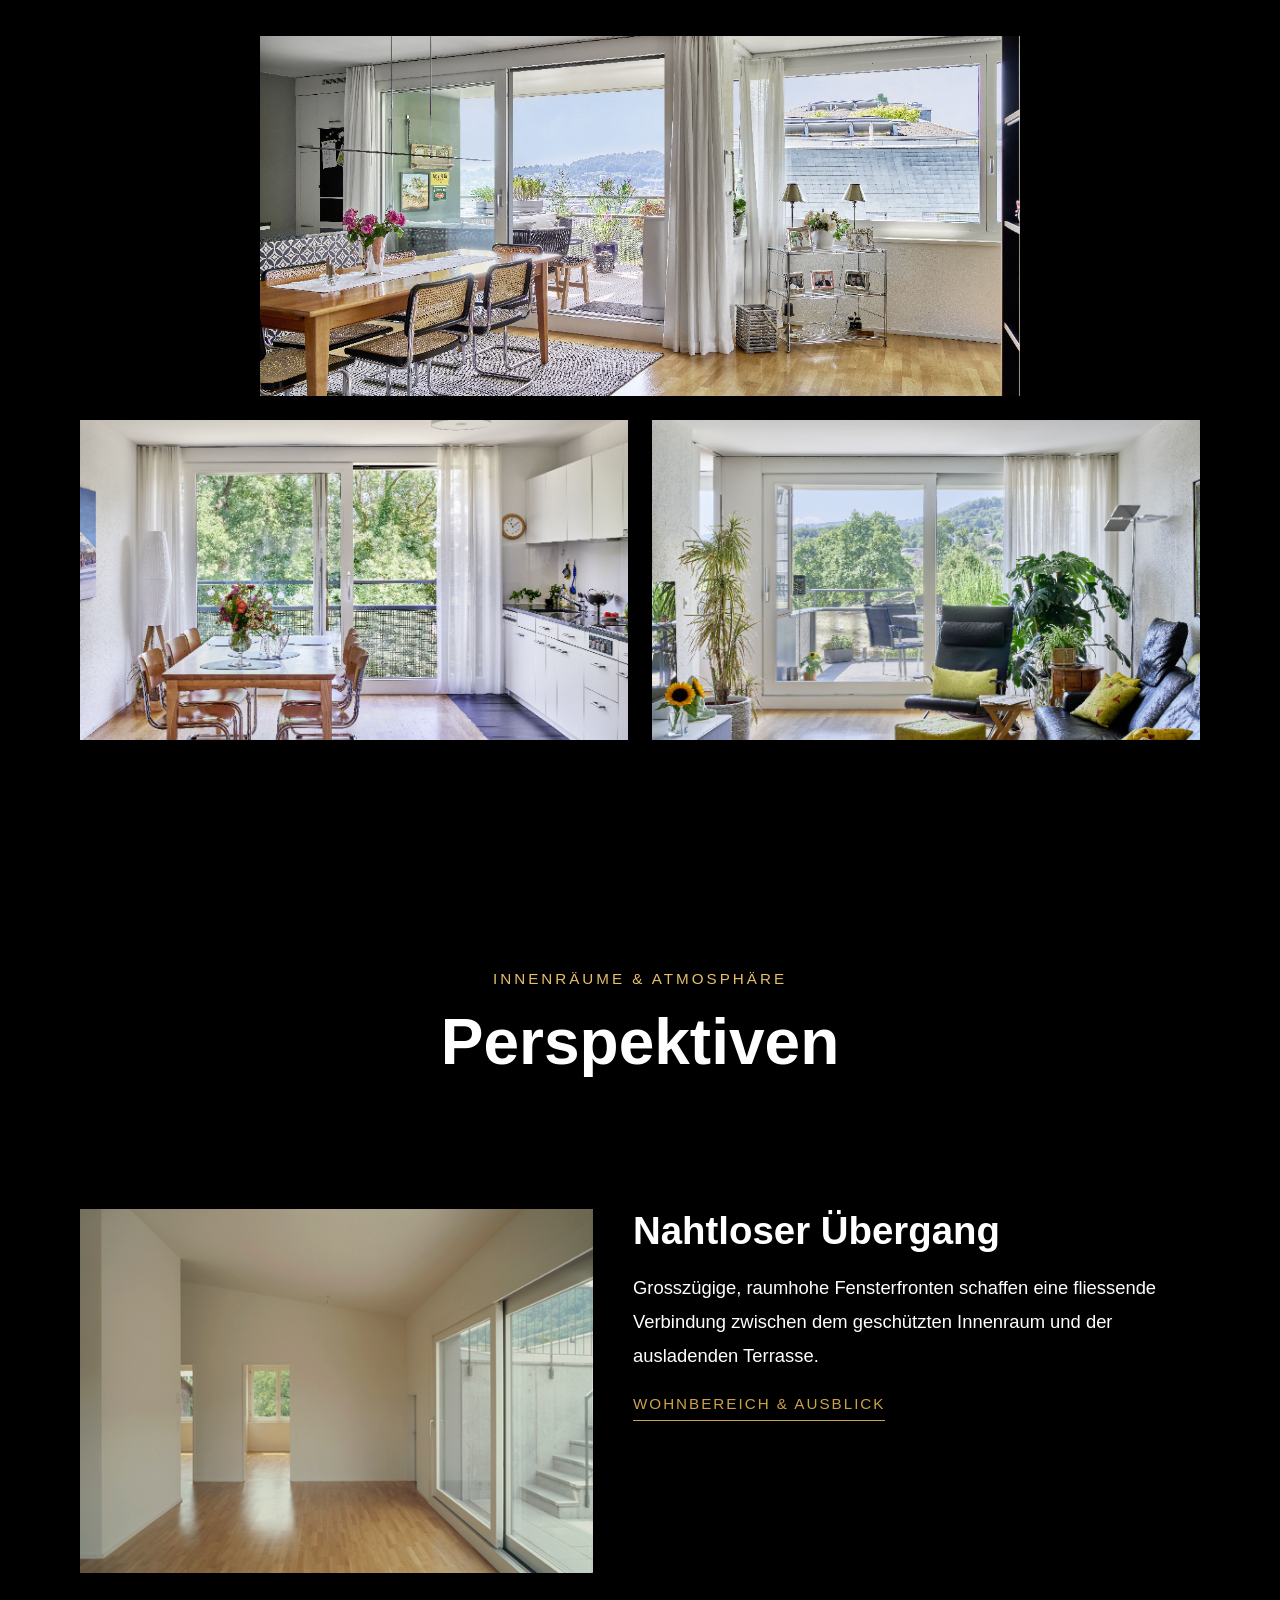
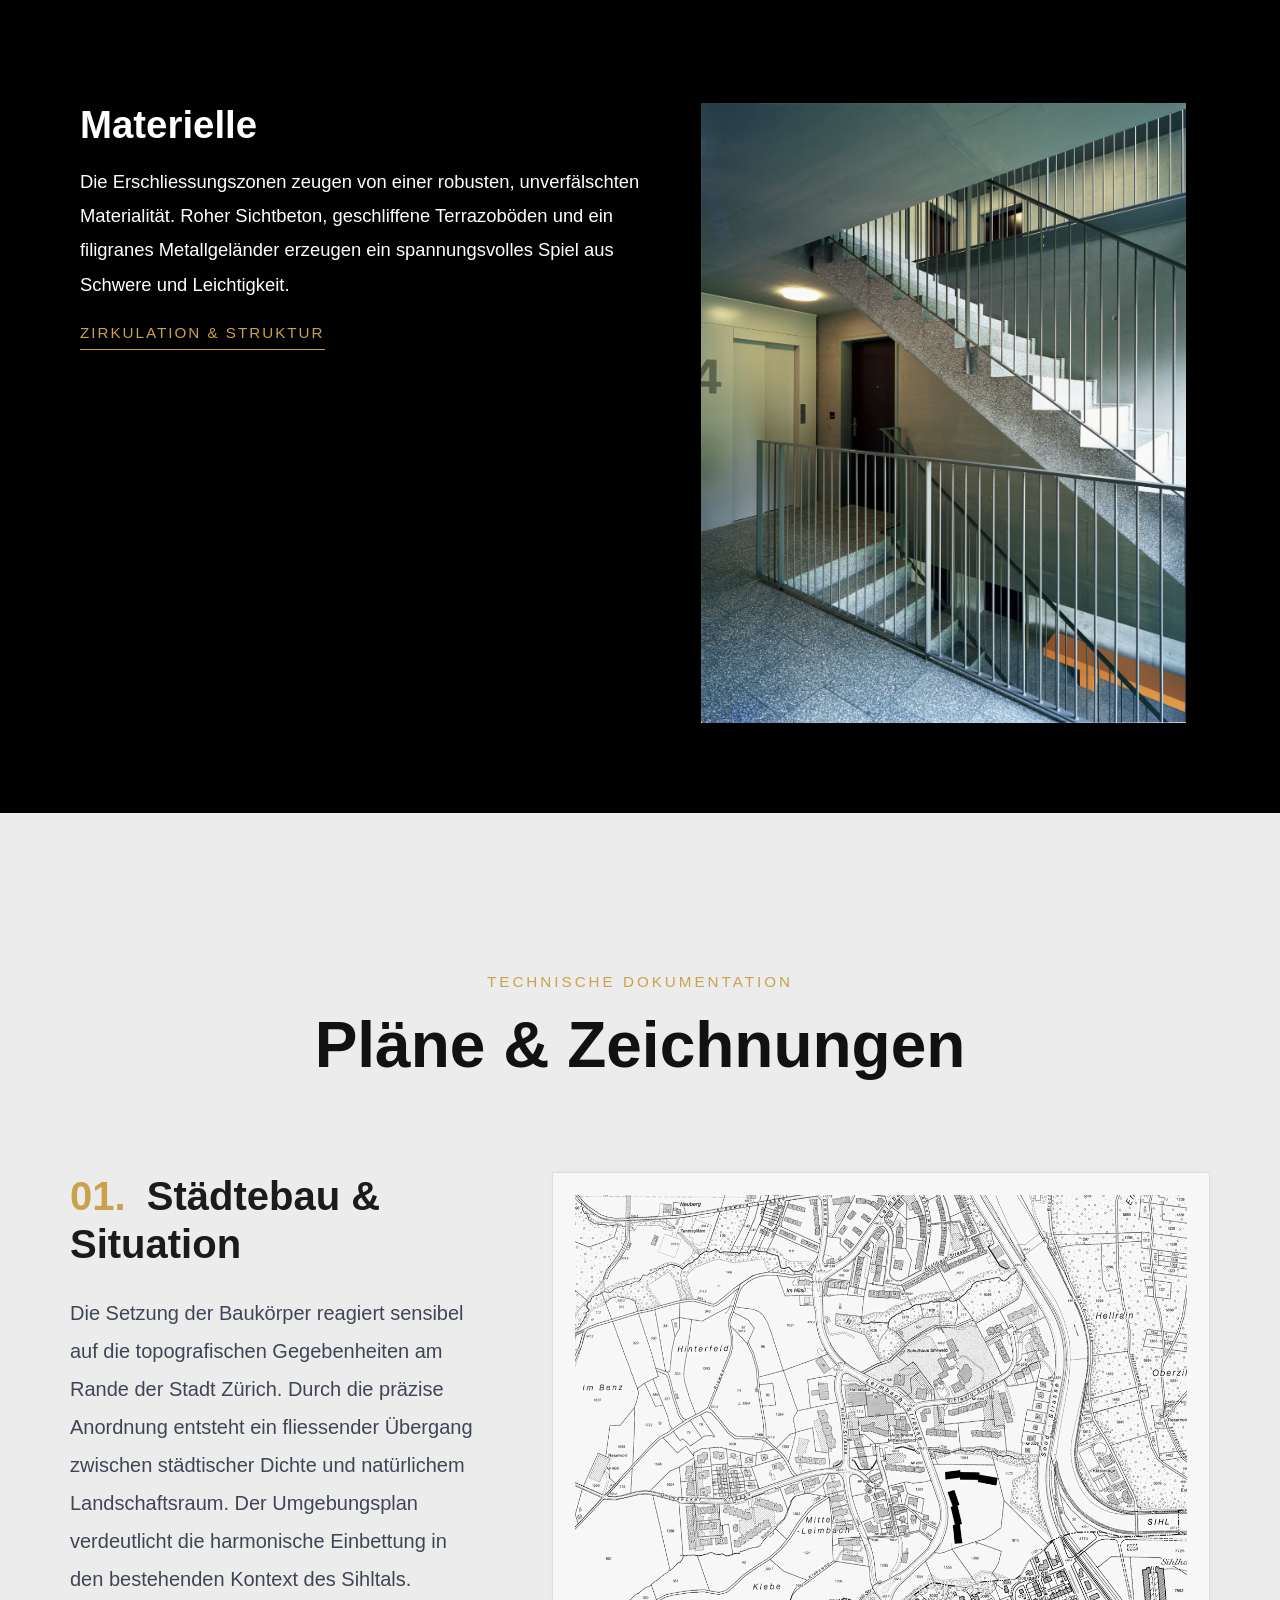
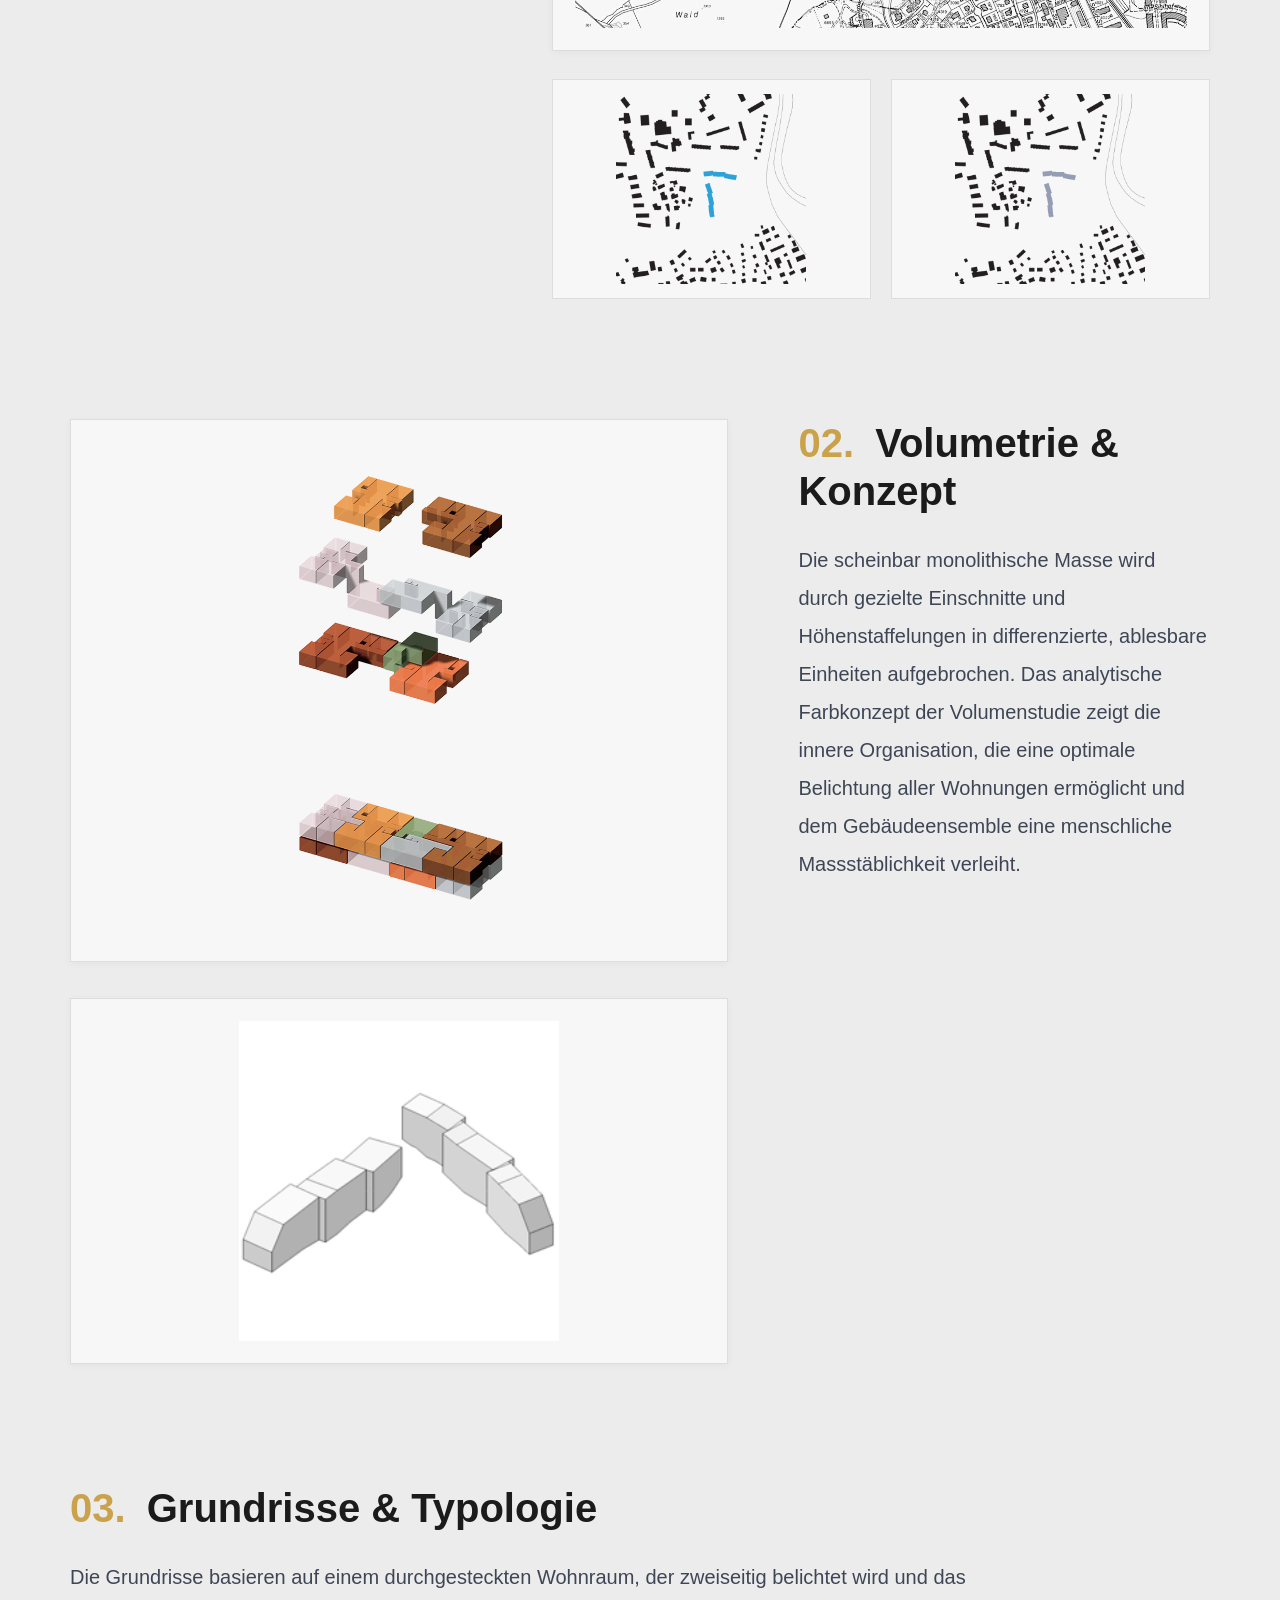
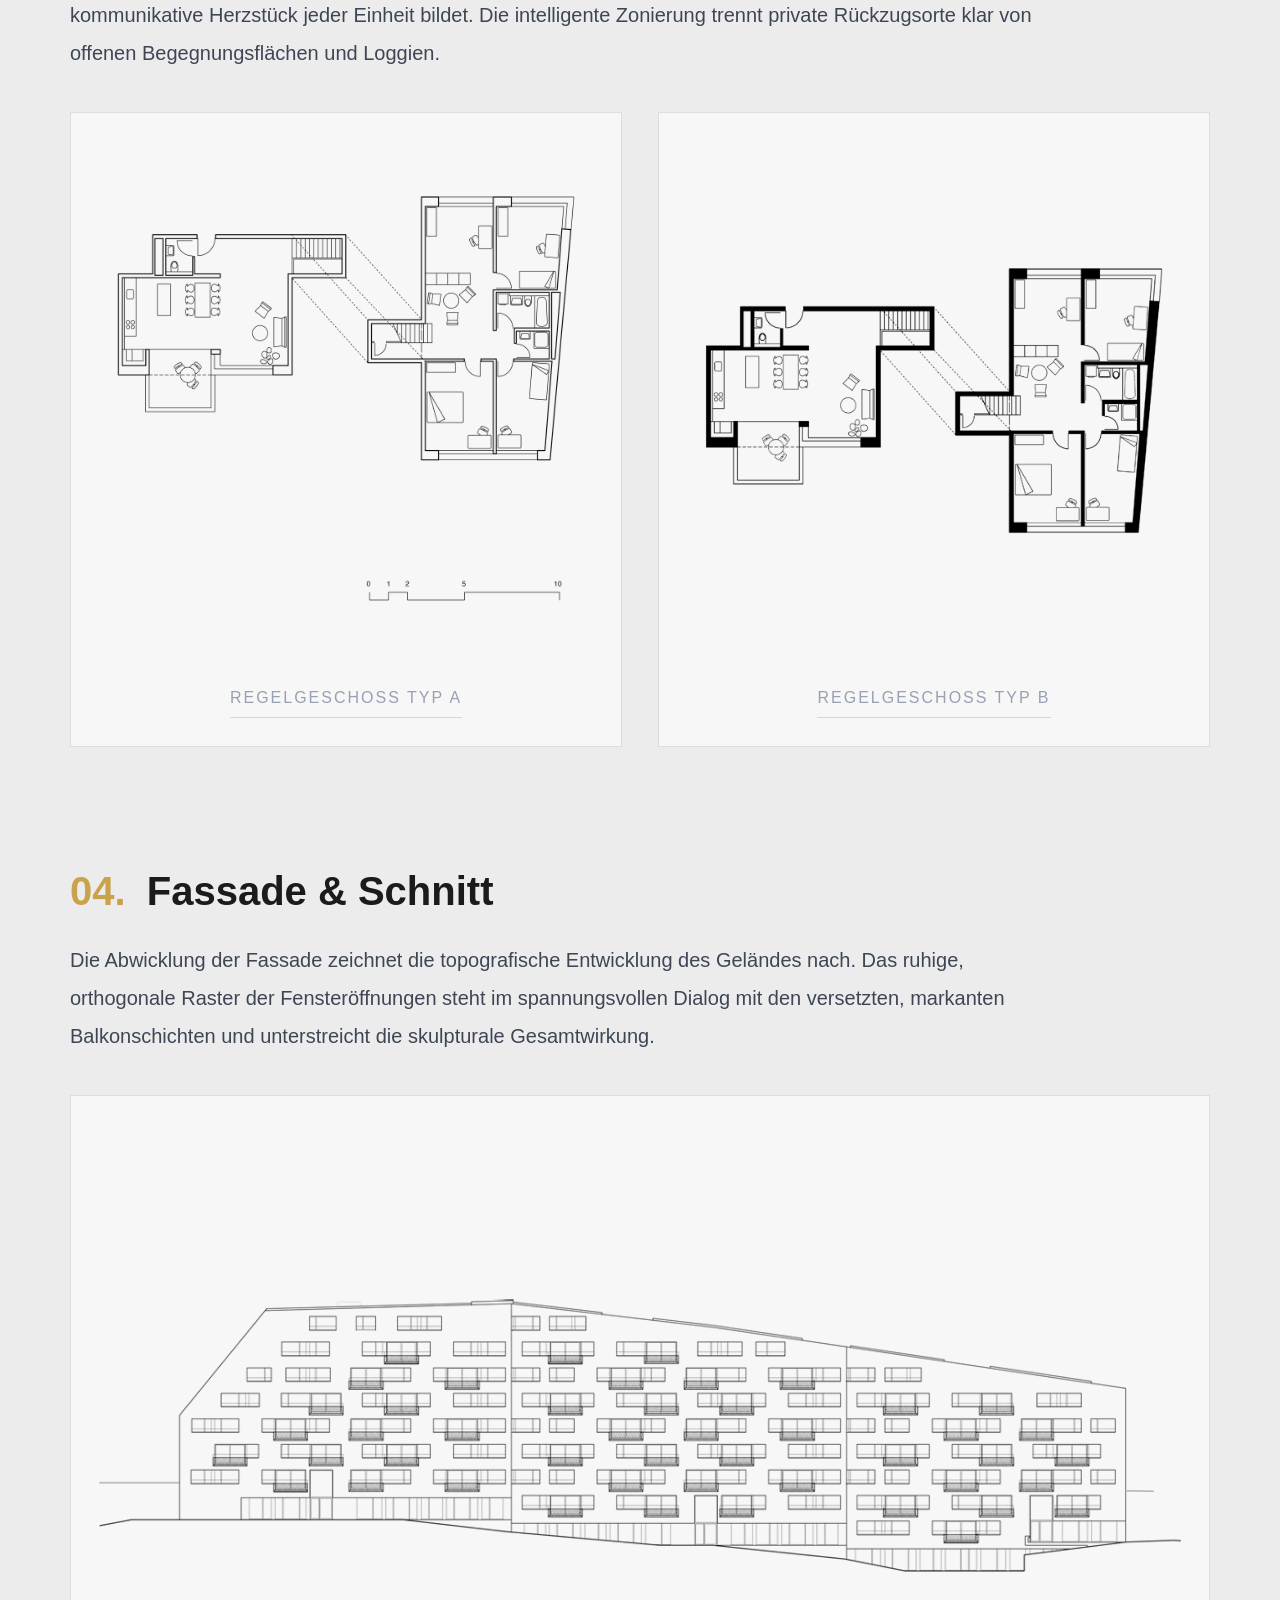
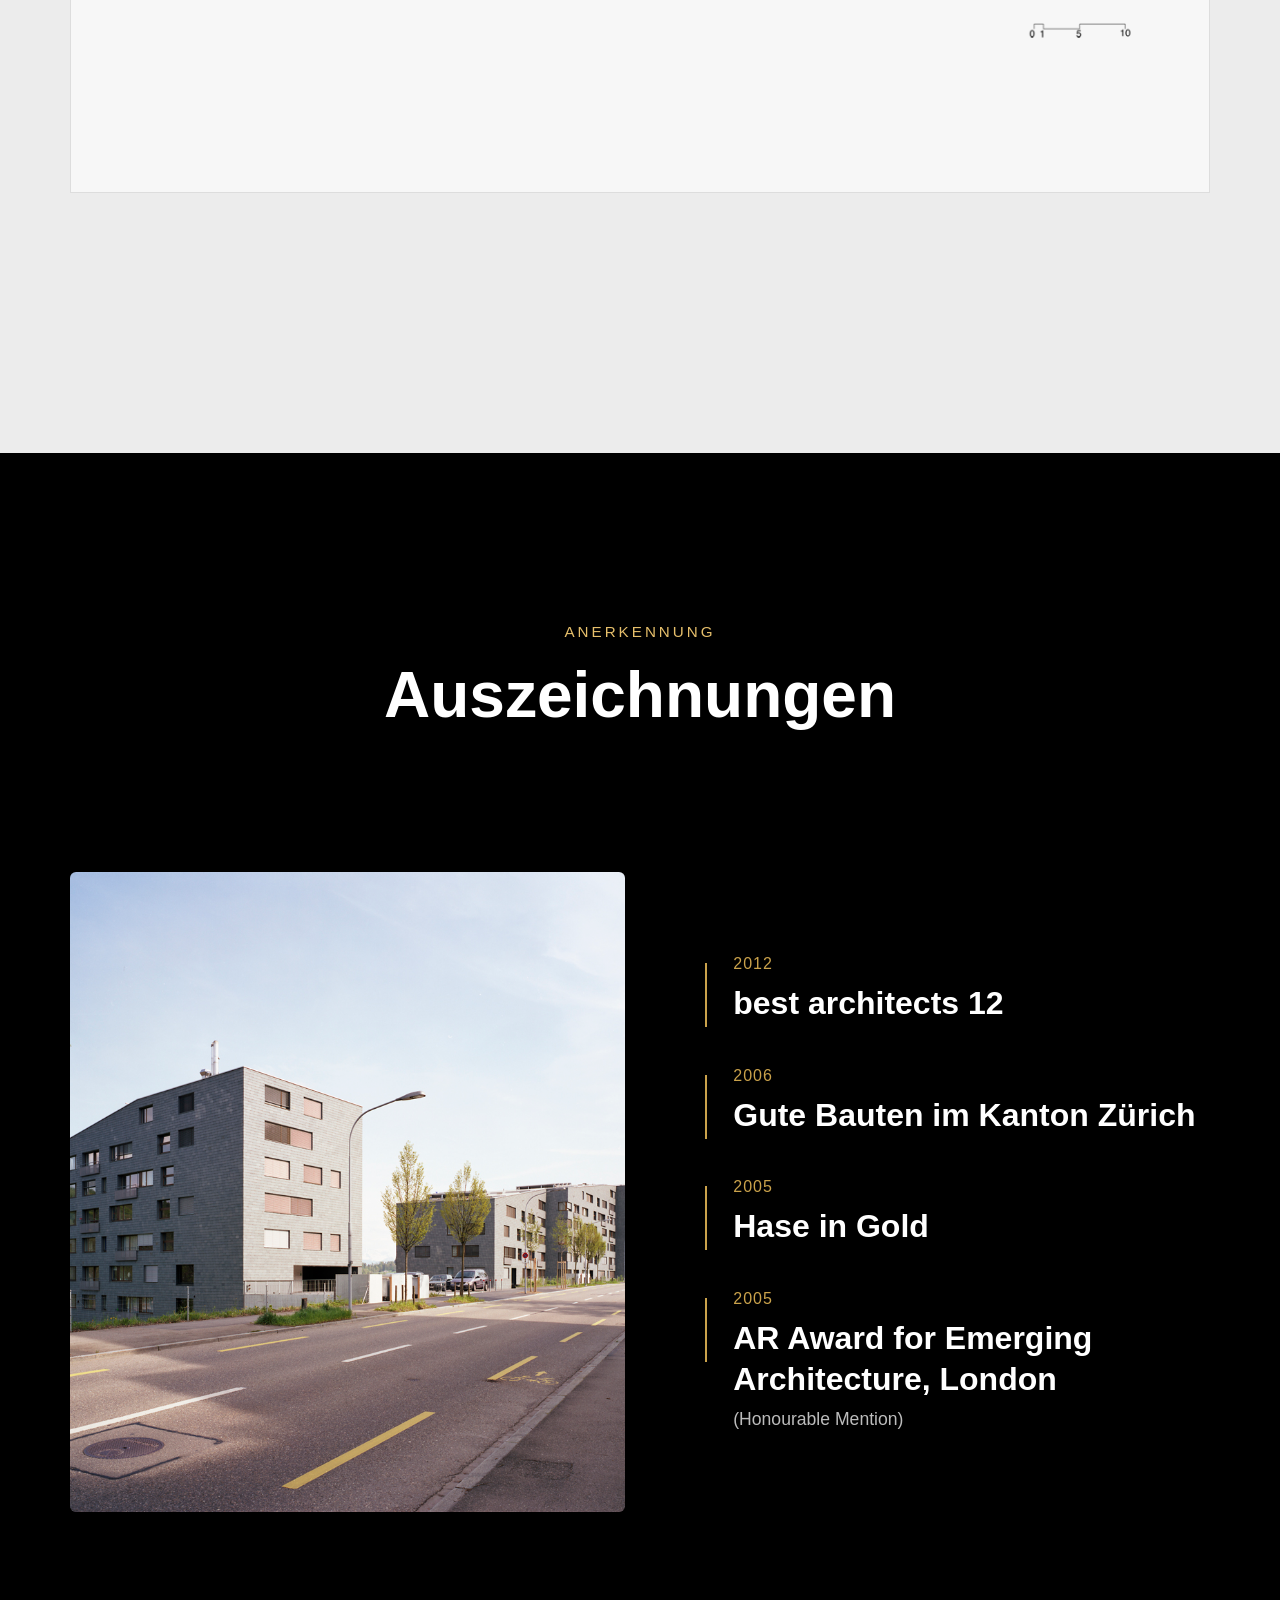
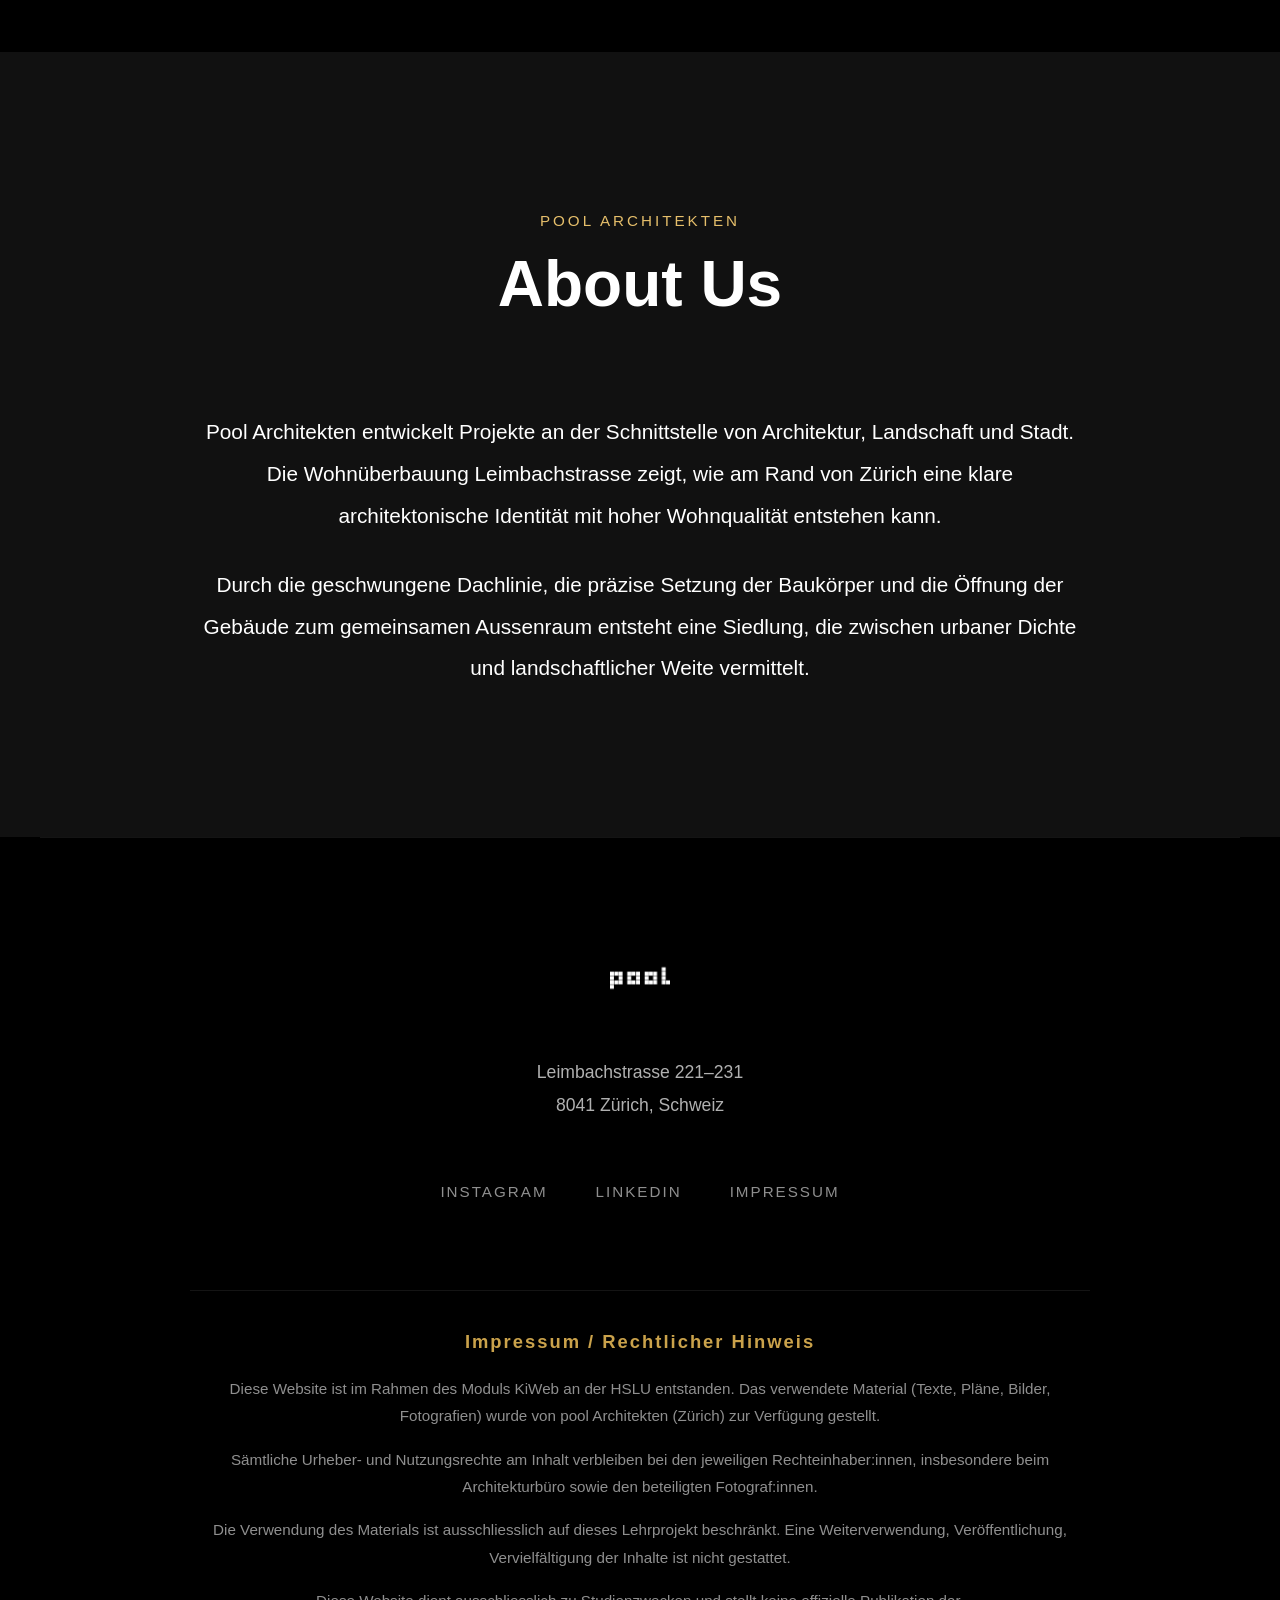
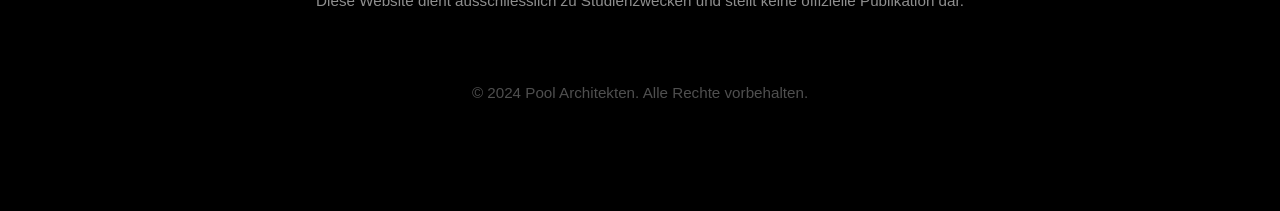
==== commit d2f21ba3: "clean website project" ====
--- a/docs/index.html
+++ b/docs/index.html
@@ -10,18 +10,19 @@
 
   <!-- NAVBAR -->
   <nav class="navbar">
-    <div class="logo">
+    <a href="#top" class="logo">
       <img src="pool.trandsparentpng.png" alt="pool logo">
-    </div>
+    </a>
     <div class="menu">
       <a href="#projekte">Projekte</a>
       <a href="#plane">Plane</a>
       <a href="#about">About Us</a>
+      <a href="#impressum">Impressum</a>
     </div>
   </nav>
 
   <!-- HERO -->
-  <header class="hero">
+  <header class="hero" id="top">
     <div class="overlay"></div>
     <div class="hero-content">
       <p class="subtitle">Wohnüberbauung</p>
@@ -33,14 +34,14 @@
   <!-- SECCION 1: COLLAGE + TEXTO -->
   <section class="intro-grid" id="projekte">
 
-    <div class="collage">
-      <img class="big" src="0072_Hof_gross.jpg" alt="Hof">
-      <img src="ME250829-009_K.jpg" alt="architecture">
-      <img src="ME250710-124_K.jpg" alt="Architecture">
-      <img src="ME250829-031_K1.jpg" alt="Architecture">
-      <img src="ME250829-032_K2.jpg" alt="Architecture">
-      <img src="ME250829-092_K.jpg" alt="Architecture">
-      <img src="ME250829-048_K.jpg" alt="Architecture">
+    <div class="collage" data-gallery="intro-collage">
+      <img class="big" src="0072_Hof_gross.jpg" alt="Hof" data-gallery-image="intro-collage" data-gallery-index="0">
+      <img src="ME250829-009_K.jpg" alt="Architecture" data-gallery-image="intro-collage" data-gallery-index="1">
+      <img src="ME250710-124_K.jpg" alt="Architecture" data-gallery-image="intro-collage" data-gallery-index="2">
+      <img src="ME250829-031_K1.jpg" alt="Architecture" data-gallery-image="intro-collage" data-gallery-index="3">
+      <img src="ME250829-032_K2.jpg" alt="Architecture" data-gallery-image="intro-collage" data-gallery-index="4">
+      <img src="ME250829-092_K.jpg" alt="Architecture" data-gallery-image="intro-collage" data-gallery-index="5">
+      <img src="ME250829-048_K.jpg" alt="Architecture" data-gallery-image="intro-collage" data-gallery-index="6">
     </div>
 
     <div class="intro-text-box">
@@ -111,11 +112,11 @@
   </section>
 
   <!-- SECCION 3: GALERIA ANCHA -->
-  <section class="wide-gallery">
-    <img src="ME250703-010_K.jpg" alt="Architecture">
+  <section class="wide-gallery" data-gallery="intro-collage">
+    <img src="ME250703-010_K.jpg" alt="Architecture" data-gallery-image="intro-collage" data-gallery-index="7">
     <div class="wide-gallery-row">
-      <img src="ME250710-051_K.jpg" alt="Architecture">
-      <img src="ME250710-078_K.jpg" alt="Architecture">
+      <img src="ME250710-051_K.jpg" alt="Architecture" data-gallery-image="intro-collage" data-gallery-index="8">
+      <img src="ME250710-078_K.jpg" alt="Architecture" data-gallery-image="intro-collage" data-gallery-index="9">
     </div>
   </section>
 
@@ -293,7 +294,7 @@
         </div>
       </div>
     </div>
-   </section>
+  </section>
 
   <!-- ABOUT US -->
   <section class="about-section" id="about">
@@ -339,12 +340,61 @@
     <div class="footer-links">
       <a href="#">INSTAGRAM</a>
       <a href="#">LINKEDIN</a>
-      <a href="#">IMPRESSUM</a>
-    </div>
-
+      <a href="#impressum">IMPRESSUM</a>
+    </div>
+
+    <div class="legal-note" id="impressum">
+      <h3>Impressum / Rechtlicher Hinweis</h3>
+      <p>
+        Diese Website ist im Rahmen des Moduls KiWeb an der HSLU entstanden.
+        Das verwendete Material (Texte, Pläne, Bilder, Fotografien) wurde von
+        pool Architekten (Zürich) zur Verfügung gestellt.
+      </p>
+      <p>
+        Sämtliche Urheber- und Nutzungsrechte am Inhalt verbleiben bei den jeweiligen
+        Rechteinhaber:innen, insbesondere beim Architekturbüro sowie den beteiligten Fotograf:innen.
+      </p>
+      <p>
+        Die Verwendung des Materials ist ausschliesslich auf dieses Lehrprojekt beschränkt.
+        Eine Weiterverwendung, Veröffentlichung, Vervielfältigung der Inhalte ist nicht gestattet.
+      </p>
+      <p>
+        Diese Website dient ausschliesslich zu Studienzwecken und stellt keine offizielle
+        Publikation dar.
+      </p>
+    </div>
     <p class="footer-copy">© 2024 Pool Architekten. Alle Rechte vorbehalten.</p>
 
   </footer>
 
+  <!-- PINTEREST-LIKE GALLERY MODAL -->
+  <div class="gallery-modal lightbox" id="galleryModal" aria-hidden="true">
+    <div class="gallery-backdrop" data-gallery-close></div>
+
+    <div class="gallery-shell" role="dialog" aria-modal="true" aria-label="Image gallery">
+      <button class="gallery-close lightbox-close" type="button" aria-label="Close gallery" data-gallery-close>&times;</button>
+
+      <button class="gallery-nav gallery-prev lightbox-prev" type="button" aria-label="Previous image">
+        <span>&lsaquo;</span>
+      </button>
+
+      <div class="gallery-stage">
+        <div class="gallery-image-wrap">
+          <img class="gallery-modal-image" id="galleryModalImage" src="" alt="">
+        </div>
+        <div class="gallery-meta">
+          <p class="gallery-counter" id="galleryCounter">1 / 1</p>
+          <p class="gallery-hint">Tap or click the arrows to continue</p>
+        </div>
+      </div>
+
+      <button class="gallery-nav gallery-next lightbox-next" type="button" aria-label="Next image">
+        <span>&rsaquo;</span>
+      </button>
+    </div>
+  </div>
+
+  <script src="https://unpkg.com/scrollama"></script>
+  <script src=".vscode/script.js"></script>
 </body>
 </html>
--- a/docs/styles.css
+++ b/docs/styles.css
@@ -1,3 +1,7 @@
+html {
+  scroll-behavior: smooth;
+}
+
 /* System font stack only: Geneva / Verdana */
 
 * {
@@ -10,6 +14,7 @@
   background: #000;
   color: white;
   font-family: Geneva, Verdana, Tahoma, sans-serif;
+  overflow-x: hidden;
 }
 
 img {
@@ -22,7 +27,7 @@
 /* NAVBAR */
 
 .navbar {
-  position: absolute;
+  position: fixed;
   top: 0;
   left: 0;
   width: 100%;
@@ -31,34 +36,70 @@
   justify-content: space-between;
   align-items: center;
   gap: 24px;
-  z-index: 10;
+  z-index: 1000;
+  background: transparent;
+  opacity: 0;
+  transform: translateY(30px);
+  animation: navbarReveal 0.9s ease forwards;
+  animation-delay: 1s;
+  transition: background 0.3s ease, color 0.3s ease, padding 0.3s ease;
 }
 
 .logo {
   display: flex;
   align-items: center;
   flex-shrink: 0;
+  text-decoration: none;
+  cursor: pointer;
 }
 
 .logo img {
   display: block;
   width: auto;
-  height: 60px;
+  height: 80px;
   object-fit: contain;
+  filter: brightness(0) invert(1);
+  transition: filter 0.3s ease;
 }
 
 .menu {
   display: flex;
-  gap: 70px;
+  gap: 12px;
+  flex-wrap: wrap;
 }
 
 .menu a {
   color: white;
   text-decoration: none;
   font-family: Geneva, Verdana, Tahoma, sans-serif;
-  font-size: 1.1rem;
-  border-bottom: 1px solid rgba(255,255,255,0.6);
-  padding-bottom: 6px;
+  font-size: 1rem;
+  line-height: 1.2;
+  padding: 10px 16px;
+  border-radius: 999px;
+  background: rgba(0,0,0,0.45);
+  border: 1px solid rgba(255,255,255,0.14);
+  backdrop-filter: blur(10px);
+  -webkit-backdrop-filter: blur(10px);
+  box-shadow: 0 8px 20px rgba(0,0,0,0.2);
+  white-space: nowrap;
+  transition: color 0.3s ease, border-color 0.3s ease, background 0.3s ease, transform 0.25s ease;
+}
+
+.menu a:hover {
+  transform: translateY(-2px);
+  background: rgba(0,0,0,0.55);
+}
+
+/* NAVBAR LIGHT MODE */
+
+.navbar.light-mode .menu a {
+  color: black;
+  background: rgba(255,255,255,0.78);
+  border: 1px solid rgba(0,0,0,0.12);
+}
+
+.navbar.light-mode .logo img {
+  filter: none;
 }
 
 /* HERO */
@@ -74,35 +115,69 @@
   align-items: center;
   justify-content: center;
   text-align: center;
+  overflow: hidden;
+  animation: heroZoom 2.2s ease-out both;
 }
 
 .overlay {
   position: absolute;
   inset: 0;
-  background: rgba(0,0,0,0.35);
+  background: linear-gradient(
+    to bottom,
+    rgba(0,0,0,0.08) 0%,
+    rgba(0,0,0,0.02) 40%,
+    rgba(0,0,0,0.12) 100%
+  );
 }
 
 .hero-content {
   position: relative;
   z-index: 2;
+  display: flex;
+  flex-direction: column;
+  align-items: center;
 }
 
 .subtitle {
   font-family: Geneva, Verdana, Tahoma, sans-serif;
-  font-size: 2rem;
+  font-size: 2.5rem;
   margin-bottom: 18px;
+  order: 2;
+  opacity: 0;
+  transform: translateY(45px);
+  animation: heroTextUp 1s ease forwards;
+  animation-delay: 1.2s;
+  text-shadow:
+    0 2px 10px rgba(0,0,0,0.45),
+    0 0 24px rgba(0,0,0,0.28);
 }
 
 .hero h1 {
   font-family: Geneva, Verdana, Tahoma, sans-serif;
-  font-size: 5rem;
+  font-size: 6rem;
   font-weight: 700;
   margin-bottom: 28px;
+  order: 1;
+  opacity: 0;
+  transform: translateY(55px);
+  animation: heroTextUp 1.1s ease forwards;
+  animation-delay: 0.5s;
+  text-shadow:
+    0 4px 18px rgba(0,0,0,0.5),
+    0 0 34px rgba(0,0,0,0.3);
 }
 
 .location {
   font-family: Geneva, Verdana, Tahoma, sans-serif;
-  font-size: 2rem;
+  font-size: 1.5rem;
+  order: 4;
+  opacity: 0;
+  transform: translateY(45px);
+  animation: heroTextUp 1s ease forwards;
+  animation-delay: 1.6s;
+  text-shadow:
+    0 2px 10px rgba(0,0,0,0.45),
+    0 0 24px rgba(0,0,0,0.28);
 }
 
 /* INTRO GRID */
@@ -184,7 +259,7 @@
 
 .text-column p {
   font-size: 1.5rem;
-  line-height: 2.0;
+  line-height: 2;
   margin-bottom: 28px;
 }
 
@@ -199,7 +274,8 @@
 
 .wide-gallery img {
   height: 360px;
-  width: 760px;
+  width: 100%;
+  max-width: 760px;
   margin: 10px auto;
   object-fit: cover;
 }
@@ -230,18 +306,13 @@
 
 .section-title h2 {
   font-family: Geneva, Verdana, Tahoma, sans-serif;
-  font-size: 4.5rem;
+  font-size: 4rem;
   position: relative;
   display: inline-block;
 }
 
 .section-title h2::after {
-  content: "";
-  display: block;
-  width: 80px;
-  height: 2px;
-  background: #caa24b;
-  margin: 18px auto 0;
+  display: none;
 }
 
 /* PERSPECTIVE BLOCK */
@@ -252,6 +323,13 @@
   grid-template-columns: 0.95fr 1.05fr;
   gap: 40px;
   align-items: start;
+  opacity: 1;
+  transition: all 0.5s ease;
+}
+
+.perspective-block.active {
+  opacity: 1;
+  transform: scale(1.02);
 }
 
 .perspective-block.reverse {
@@ -301,7 +379,7 @@
 .wide-gallery img:hover,
 .wide-gallery-row img:hover,
 .perspective-image img:hover {
-  transform: scale(1.12);
+  transform: scale(1.05);
   position: relative;
   z-index: 20;
 }
@@ -390,7 +468,6 @@
   gap: 36px;
 }
 
-/* Adjust second volumetry image size */
 .stacked-plans .main-plan-image:nth-child(2) img {
   max-height: 320px;
   object-fit: contain;
@@ -523,9 +600,9 @@
 .single-large-plan img:hover,
 .main-plan-image img:hover,
 .awards-image img:hover {
-  transform: scale(1.04);
+  transform: scale(1.05);
   position: relative;
-  z-index: 10;
+  z-index: 20;
 }
 
 /* ABOUT US */
@@ -590,10 +667,7 @@
     font-size: 1.6rem;
   }
 
-  .single-large-plan img {
-    height: 420px;
-  }
-
+  .single-large-plan img,
   .plan-card img {
     height: 420px;
   }
@@ -601,17 +675,65 @@
 
 @media (max-width: 700px) {
   .navbar {
-    padding: 24px 24px;
-    flex-direction: row;
-    justify-content: space-between;
-    align-items: center;
-    gap: 16px;
+    padding: 18px 16px;
+    flex-direction: column;
+    align-items: flex-start;
+    gap: 12px;
+  }
+
+  .logo img {
+    height: 42px;
   }
 
   .menu {
-    gap: 14px;
+    width: 100%;
+    display: flex;
     flex-wrap: wrap;
-    justify-content: flex-end;
+    justify-content: flex-start;
+    gap: 8px;
+    padding: 0;
+    background: transparent;
+    backdrop-filter: none;
+    -webkit-backdrop-filter: none;
+    box-shadow: none;
+  }
+
+  .menu a {
+    font-size: 0.82rem;
+    line-height: 1.2;
+    padding: 8px 10px;
+    border-radius: 999px;
+    background: rgba(0,0,0,0.45);
+    border: 1px solid rgba(255,255,255,0.14);
+    border-bottom: none;
+    white-space: nowrap;
+  }
+
+  .hero {
+    height: 100svh;
+    min-height: 680px;
+    padding: 120px 20px 40px;
+    background-position: center;
+  }
+
+  .hero-content {
+    width: 100%;
+    max-width: 100%;
+    padding: 0 8px;
+  }
+
+  .hero h1 {
+    font-size: 2.35rem;
+    line-height: 1.05;
+    margin-bottom: 14px;
+    word-break: break-word;
+  }
+
+  .subtitle,
+  .location {
+    font-size: 1.05rem;
+    line-height: 1.35;
+    text-align: center;
   }
 
   .intro-grid,
@@ -621,69 +743,163 @@
   .plans-section,
   .awards-section,
   .about-section {
-    padding-left: 24px;
-    padding-right: 24px;
+    padding-left: 16px;
+    padding-right: 16px;
+  }
+
+  .intro-grid,
+  .info-section,
+  .perspective-block,
+  .perspective-block.reverse,
+  .plan-block,
+  .reverse-plan,
+  .awards-content,
+  .double-plan-gallery,
+  .wide-gallery-row {
+    grid-template-columns: 1fr;
+    gap: 24px;
   }
 
   .collage {
-    grid-template-columns: 2fr 2fr;
+    grid-template-columns: 1fr 1fr;
+    gap: 8px;
   }
 
   .collage .big {
     grid-column: span 2;
-    height: 260px;
+    height: 220px;
   }
 
   .collage img {
-    height: 190px;
-  }
-
-  .wide-gallery-row {
-    grid-template-columns: 1fr;
+    height: 150px;
+  }
+
+  .intro-text-box {
+    position: static;
+    top: auto;
+    padding: 20px;
+    font-size: 1rem;
+  }
+
+  .text-column h2,
+  .section-title h2 {
+    font-size: 2rem;
+    line-height: 1.1;
+  }
+
+  .section-title {
+    padding: 24px 16px 50px;
+  }
+
+  .small-title {
+    font-size: 0.78rem;
+    letter-spacing: 2px;
+    margin-bottom: 12px;
+  }
+
+  .text-column p,
+  .perspective-text p,
+  .meta-block p,
+  .plan-text p,
+  .about-content p {
+    font-size: 1rem;
+    line-height: 1.7;
+  }
+
+  .meta-column {
+    gap: 28px;
+  }
+
+  .wide-gallery {
+    gap: 14px;
+    padding-top: 30px;
+    padding-bottom: 80px;
   }
 
   .wide-gallery img,
   .wide-gallery-row img,
-  .perspective-image img {
-    height: auto;
-    max-height: none;
-  }
-
-  .intro-text-box {
-    position: static;
-  }
-
-  .text-column p,
-  .perspective-text p,
-  .meta-block p {
-    font-size: 1.1rem;
-  }
-
-  .plan-block {
-    gap: 36px;
-    margin-bottom: 80px;
-  }
-
-  .plan-thumbnails {
-    grid-template-columns: 1fr;
-  }
-
-  .plan-text h3 {
-    font-size: 1.7rem;
-  }
-
-  .plan-text p {
-    font-size: 1.05rem;
-  }
-
+  .perspective-image img,
+  .main-plan-image img,
   .plan-card img,
   .single-large-plan img,
   .awards-image img {
+    width: 100%;
+    max-width: 100%;
     height: auto;
-  }
-
-  .about-content p {
-    font-size: 1.05rem;
+    max-height: none;
+  }
+
+  .perspective-block {
+    padding-top: 20px;
+    padding-bottom: 40px;
+    gap: 18px;
+  }
+
+  .perspective-text h3,
+  .plan-text h3,
+  .award-item h3 {
+    font-size: 1.7rem;
+    line-height: 1.15;
+  }
+
+  .perspective-text span,
+  .plan-card p,
+  .award-year {
+    font-size: 0.82rem;
+    letter-spacing: 1.5px;
+  }
+
+  .plan-block,
+  .plan-full-block {
+    margin-bottom: 70px;
+  }
+
+  .plan-images,
+  .stacked-plans {
+    gap: 18px;
+  }
+
+  .main-plan-image,
+  .plan-card,
+  .single-large-plan {
+    padding: 14px;
+  }
+
+  .plan-thumbnails {
+    grid-template-columns: 1fr;
+    gap: 14px;
+  }
+
+  .plan-thumbnails img {
+    height: auto;
+    min-height: 0;
+  }
+
+  .awards-section {
+    padding-top: 80px;
+    padding-bottom: 80px;
+  }
+
+  .awards-content {
+    margin-top: 20px;
+    gap: 30px;
+  }
+
+  .awards-list {
+    gap: 28px;
+  }
+
+  .award-item {
+    padding-left: 18px;
+  }
+
+  .award-item::before {
+    height: 48px;
+  }
+
+  .about-section {
+    padding-top: 80px;
+    padding-bottom: 80px;
   }
 }
 
@@ -724,7 +940,7 @@
   font-family: Geneva, Verdana, Tahoma, sans-serif;
   font-size: 1.1rem;
   line-height: 1.9;
-  color: #9d9d9d;
+  color: #b0b0b0;
 }
 
 .footer-links {
@@ -765,4 +981,289 @@
   .footer-address p {
     font-size: 1rem;
   }
+}
+
+/* LEGAL NOTE */
+
+.legal-note {
+  max-width: 900px;
+  margin: 0 auto 70px;
+  text-align: center;
+  padding-top: 40px;
+  border-top: 1px solid rgba(255,255,255,0.08);
+}
+
+.legal-note h3 {
+  font-family: Geneva, Verdana, Tahoma, sans-serif;
+  font-size: 1.15rem;
+  letter-spacing: 2px;
+  color: #caa24b;
+  margin-bottom: 22px;
+}
+
+.legal-note p {
+  font-size: 0.95rem;
+  line-height: 1.8;
+  color: #8f8f8f;
+  margin-bottom: 16px;
+}
+
+@media (max-width: 700px) {
+  .legal-note {
+    margin: 0 auto 50px;
+    padding-top: 32px;
+  }
+
+  .legal-note h3 {
+    font-size: 1rem;
+  }
+
+  .legal-note p {
+    font-size: 0.9rem;
+  }
+}
+
+/* HERO INTRO ANIMATION */
+
+@keyframes heroTextUp {
+  from {
+    opacity: 0;
+    transform: translateY(45px);
+  }
+  to {
+    opacity: 1;
+    transform: translateY(0);
+  }
+}
+
+@keyframes navbarReveal {
+  from {
+    opacity: 0;
+    transform: translateY(30px);
+  }
+  to {
+    opacity: 1;
+    transform: translateY(0);
+  }
+}
+
+@keyframes heroZoom {
+  from {
+    transform: scale(1.08);
+  }
+  to {
+    transform: scale(1);
+  }
+}
+
+/* ===== FULLSCREEN PHOTO ALBUM ===== */
+
+.gallery-modal,
+.lightbox {
+  position: fixed;
+  inset: 0;
+  z-index: 99999;
+  opacity: 0;
+  visibility: hidden;
+  pointer-events: none;
+  transition: opacity 0.3s ease, visibility 0.3s ease;
+}
+
+.gallery-modal.active,
+.gallery-modal.is-open,
+.lightbox.active {
+  opacity: 1;
+  visibility: visible;
+  pointer-events: auto;
+}
+
+.gallery-backdrop {
+  position: absolute;
+  inset: 0;
+  background: rgba(0, 0, 0, 0.82);
+  backdrop-filter: blur(18px);
+  -webkit-backdrop-filter: blur(18px);
+}
+
+.gallery-shell {
+  position: relative;
+  z-index: 2;
+  width: 100vw;
+  height: 100vh;
+  display: flex;
+  align-items: center;
+  justify-content: center;
+  padding: 28px 90px;
+}
+
+.gallery-stage {
+  width: 100%;
+  height: 100%;
+  display: flex;
+  flex-direction: column;
+  align-items: center;
+  justify-content: center;
+  gap: 14px;
+}
+
+.gallery-image-wrap {
+  width: 100%;
+  height: 100%;
+  display: flex;
+  align-items: center;
+  justify-content: center;
+}
+
+.gallery-modal-image {
+  width: auto;
+  height: auto;
+  max-width: 92vw;
+  max-height: 84vh;
+  object-fit: contain;
+  border-radius: 18px;
+  box-shadow: 0 24px 80px rgba(0,0,0,0.45);
+}
+
+.gallery-close,
+.lightbox-close {
+  position: absolute;
+  top: 22px;
+  right: 22px;
+  width: 52px;
+  height: 52px;
+  border: none;
+  border-radius: 999px;
+  background: rgba(255,255,255,0.12);
+  color: white;
+  font-size: 2rem;
+  cursor: pointer;
+  z-index: 3;
+  display: flex;
+  align-items: center;
+  justify-content: center;
+  backdrop-filter: blur(10px);
+  -webkit-backdrop-filter: blur(10px);
+}
+
+.gallery-nav,
+.lightbox-prev,
+.lightbox-next {
+  position: absolute;
+  top: 50%;
+  transform: translateY(-50%);
+  width: 64px;
+  height: 64px;
+  border: none;
+  border-radius: 999px;
+  background: rgba(255,255,255,0.12);
+  color: white;
+  font-size: 2.5rem;
+  cursor: pointer;
+  z-index: 3;
+  display: flex;
+  align-items: center;
+  justify-content: center;
+  backdrop-filter: blur(10px);
+  -webkit-backdrop-filter: blur(10px);
+}
+
+.gallery-prev,
+.lightbox-prev {
+  left: 22px;
+}
+
+.gallery-next,
+.lightbox-next {
+  right: 22px;
+}
+
+.gallery-close:hover,
+.lightbox-close:hover,
+.gallery-nav:hover,
+.lightbox-prev:hover,
+.lightbox-next:hover {
+  background: rgba(255,255,255,0.2);
+}
+
+.gallery-meta {
+  text-align: center;
+}
+
+.gallery-counter {
+  font-size: 0.95rem;
+  letter-spacing: 2px;
+  color: rgba(255,255,255,0.9);
+  margin-bottom: 6px;
+}
+
+.gallery-hint {
+  font-size: 0.82rem;
+  letter-spacing: 1px;
+  color: rgba(255,255,255,0.68);
+}
+
+body.gallery-open {
+  overflow: hidden;
+}
+
+.collage img,
+.wide-gallery img,
+.wide-gallery-row img,
+.perspective-image img,
+.main-plan-image img,
+.plan-thumbnails img,
+.plan-card img,
+.single-large-plan img,
+.awards-image img {
+  cursor: zoom-in;
+}
+
+@media (max-width: 700px) {
+  .gallery-shell {
+    padding: 20px 12px 28px;
+  }
+
+  .gallery-modal-image {
+    max-width: 96vw;
+    max-height: 78vh;
+    border-radius: 14px;
+  }
+
+  .gallery-close,
+  .lightbox-close {
+    top: 14px;
+    right: 14px;
+    width: 44px;
+    height: 44px;
+    font-size: 1.7rem;
+  }
+
+  .gallery-nav,
+  .lightbox-prev,
+  .lightbox-next {
+    width: 48px;
+    height: 48px;
+    font-size: 2rem;
+    bottom: 90px;
+    top: auto;
+    transform: none;
+  }
+
+  .gallery-prev,
+  .lightbox-prev {
+    left: 14px;
+  }
+
+  .gallery-next,
+  .lightbox-next {
+    right: 14px;
+  }
+
+  .gallery-counter {
+    font-size: 0.88rem;
+  }
+
+  .gallery-hint {
+    font-size: 0.75rem;
+  }
 }
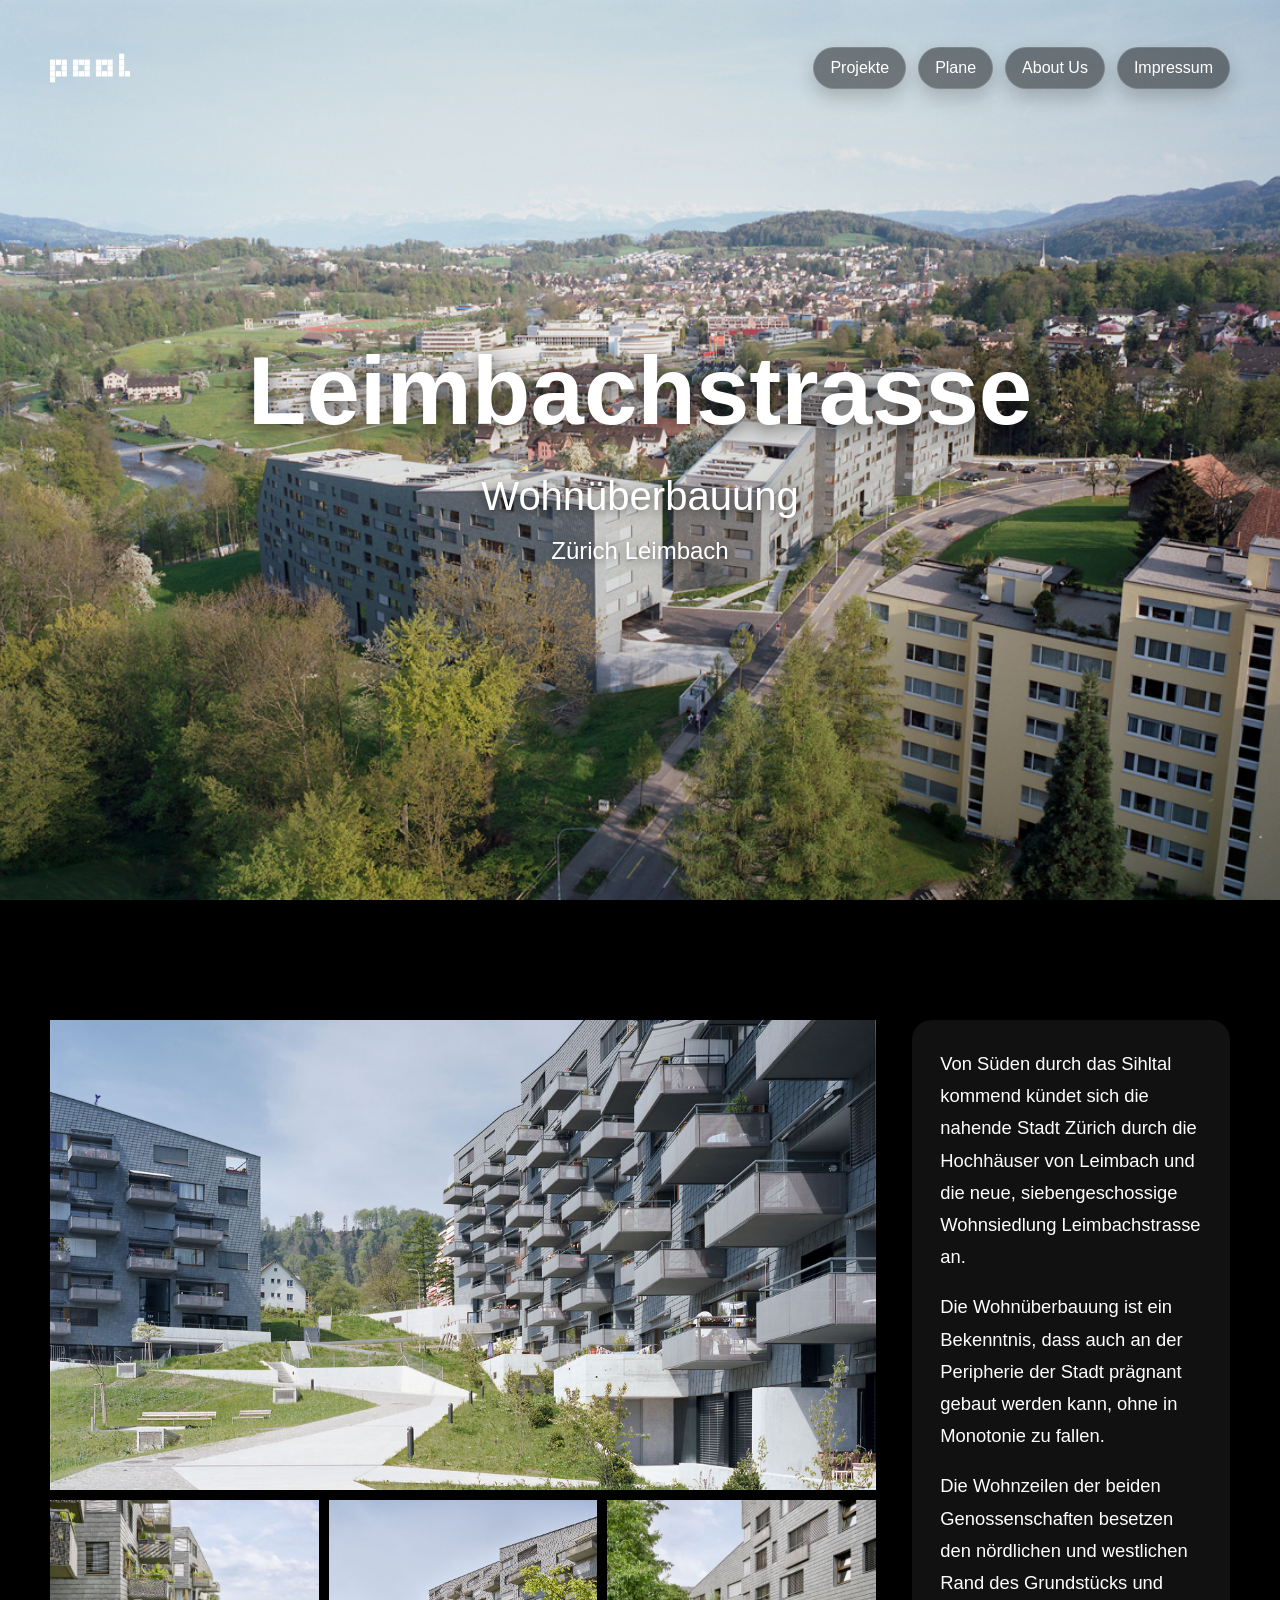
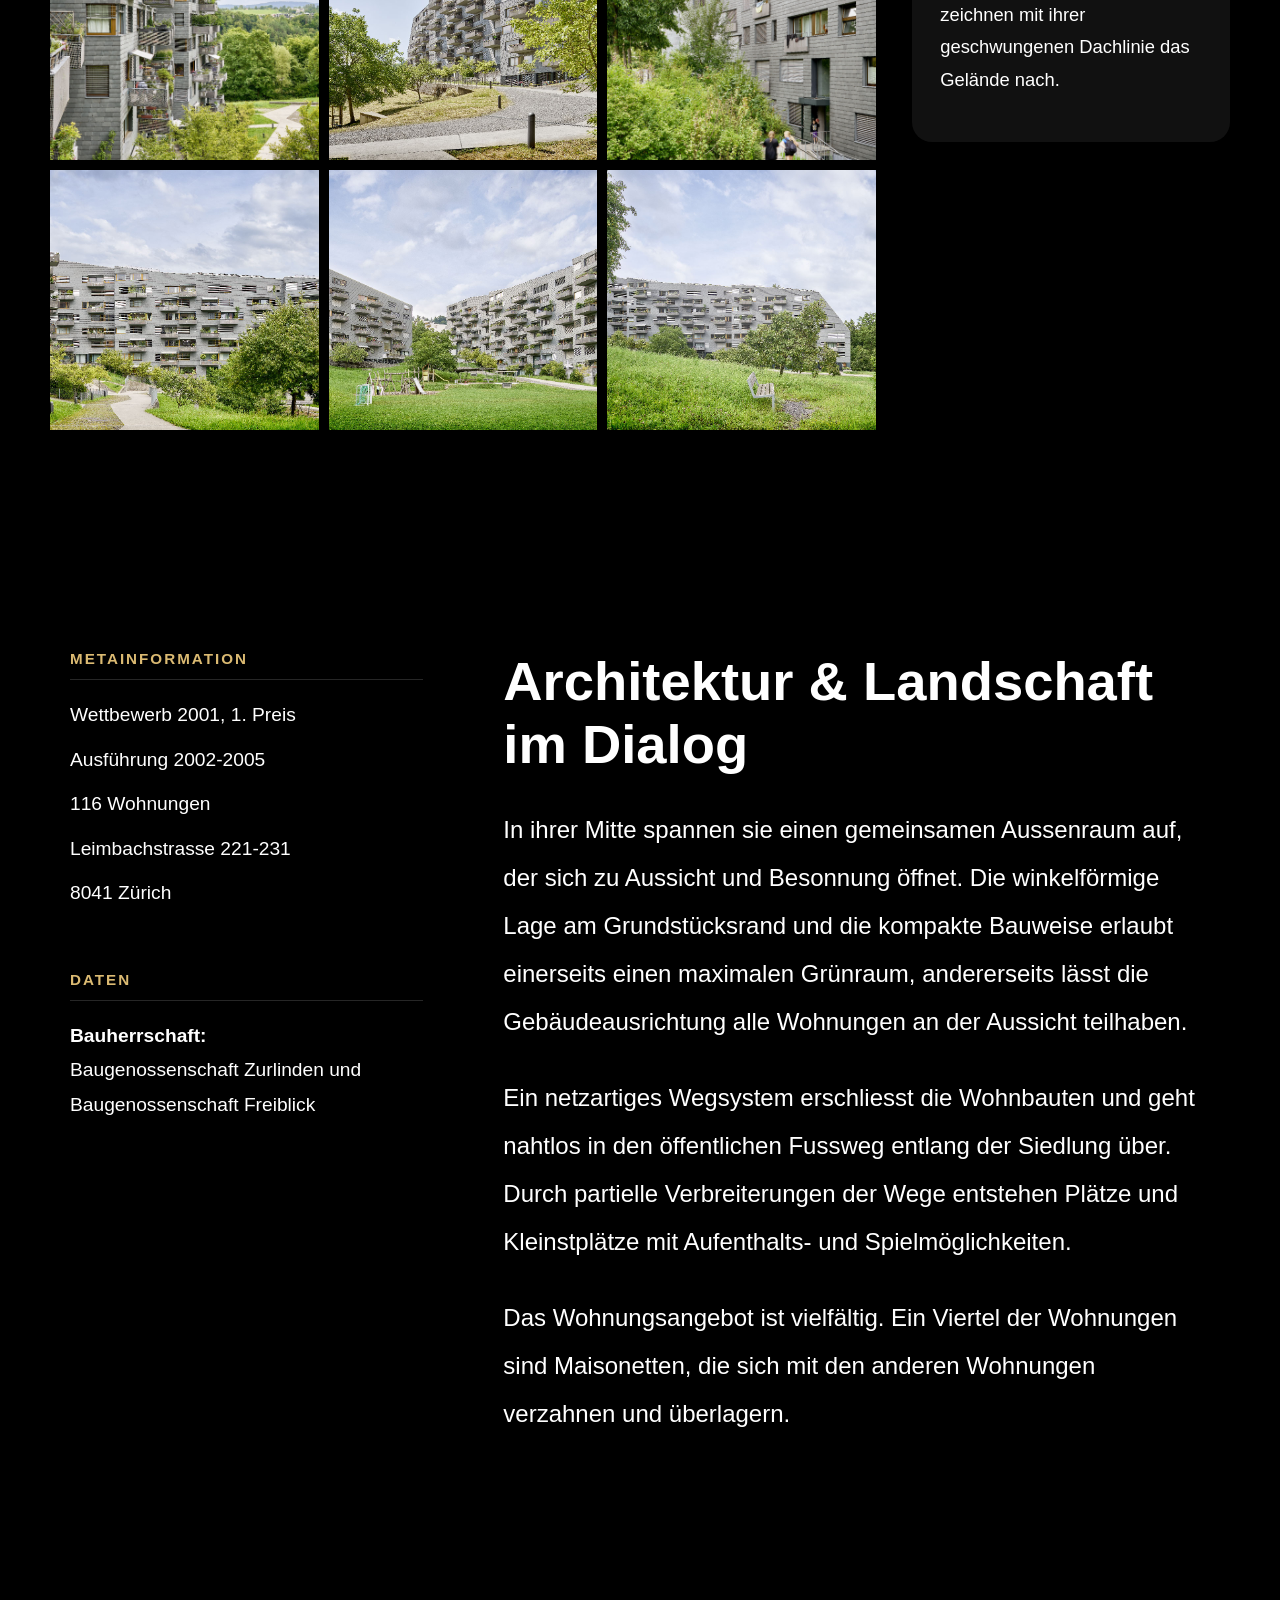
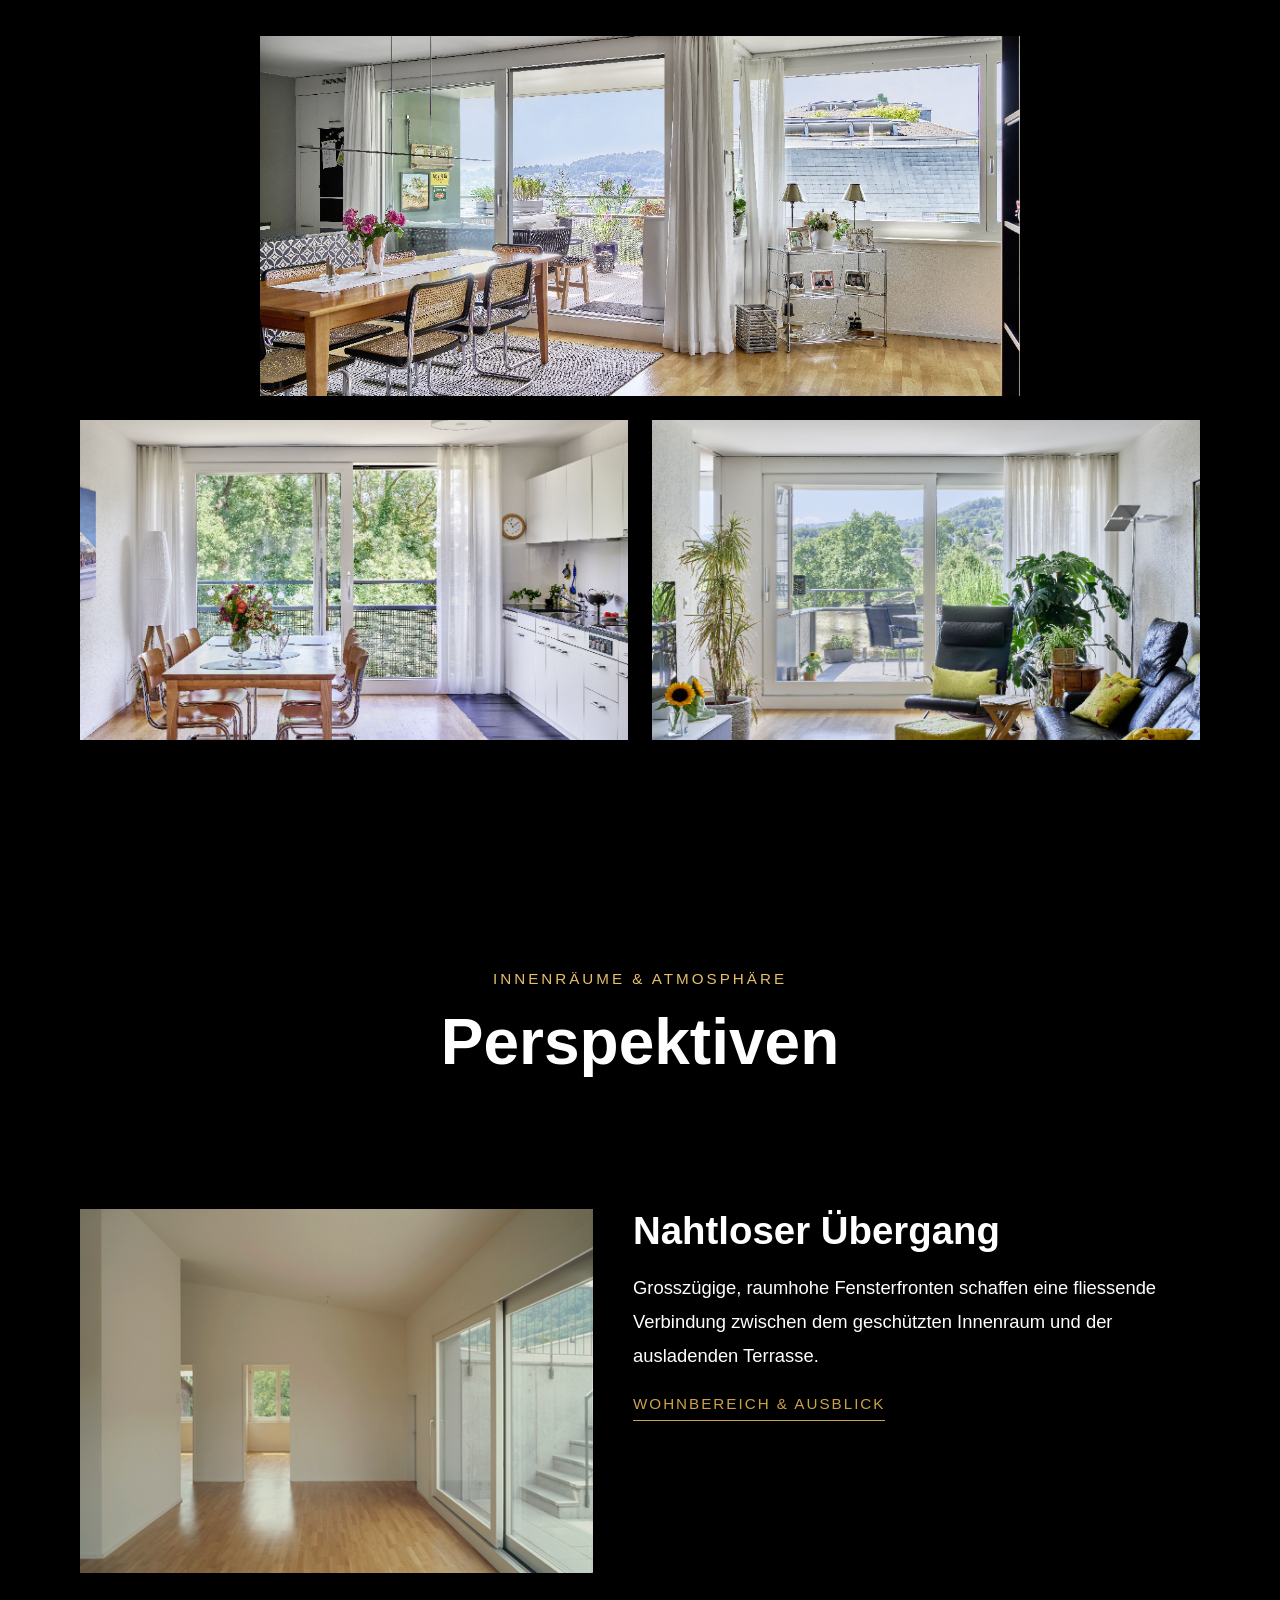
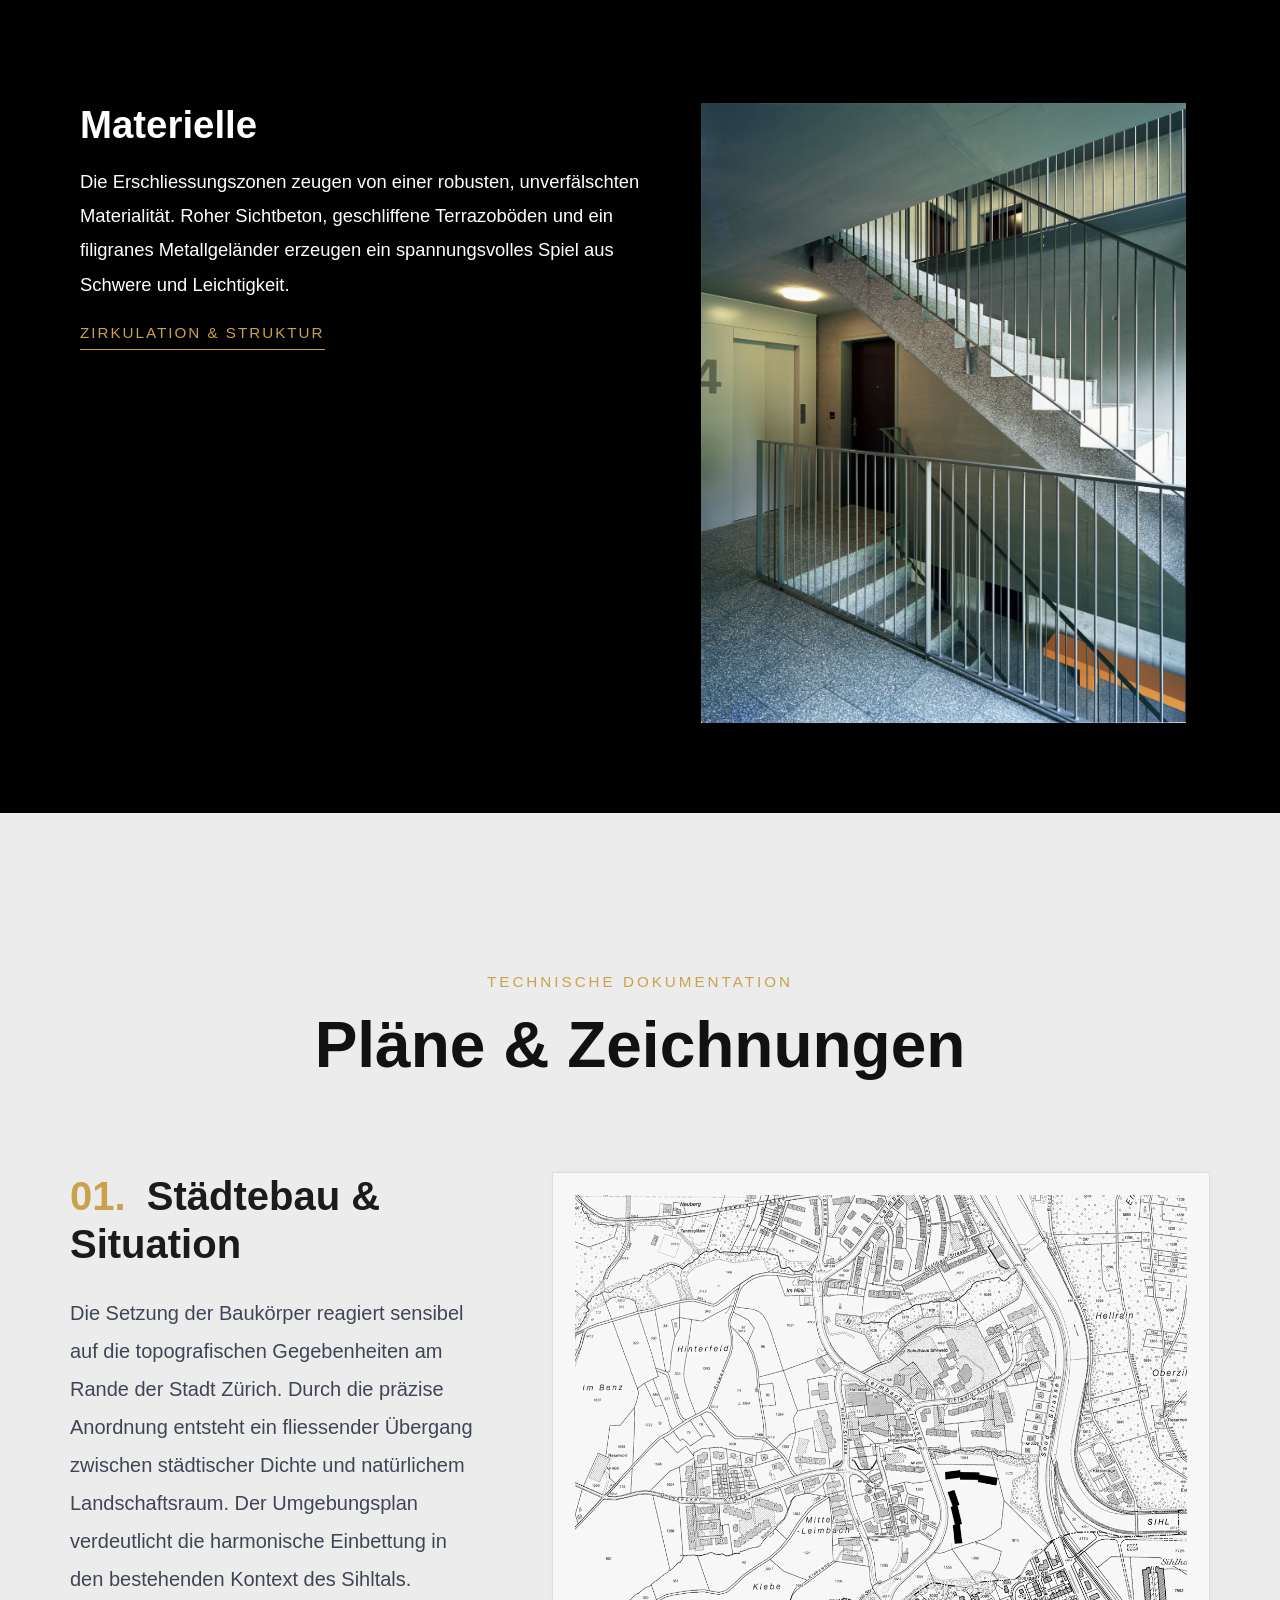
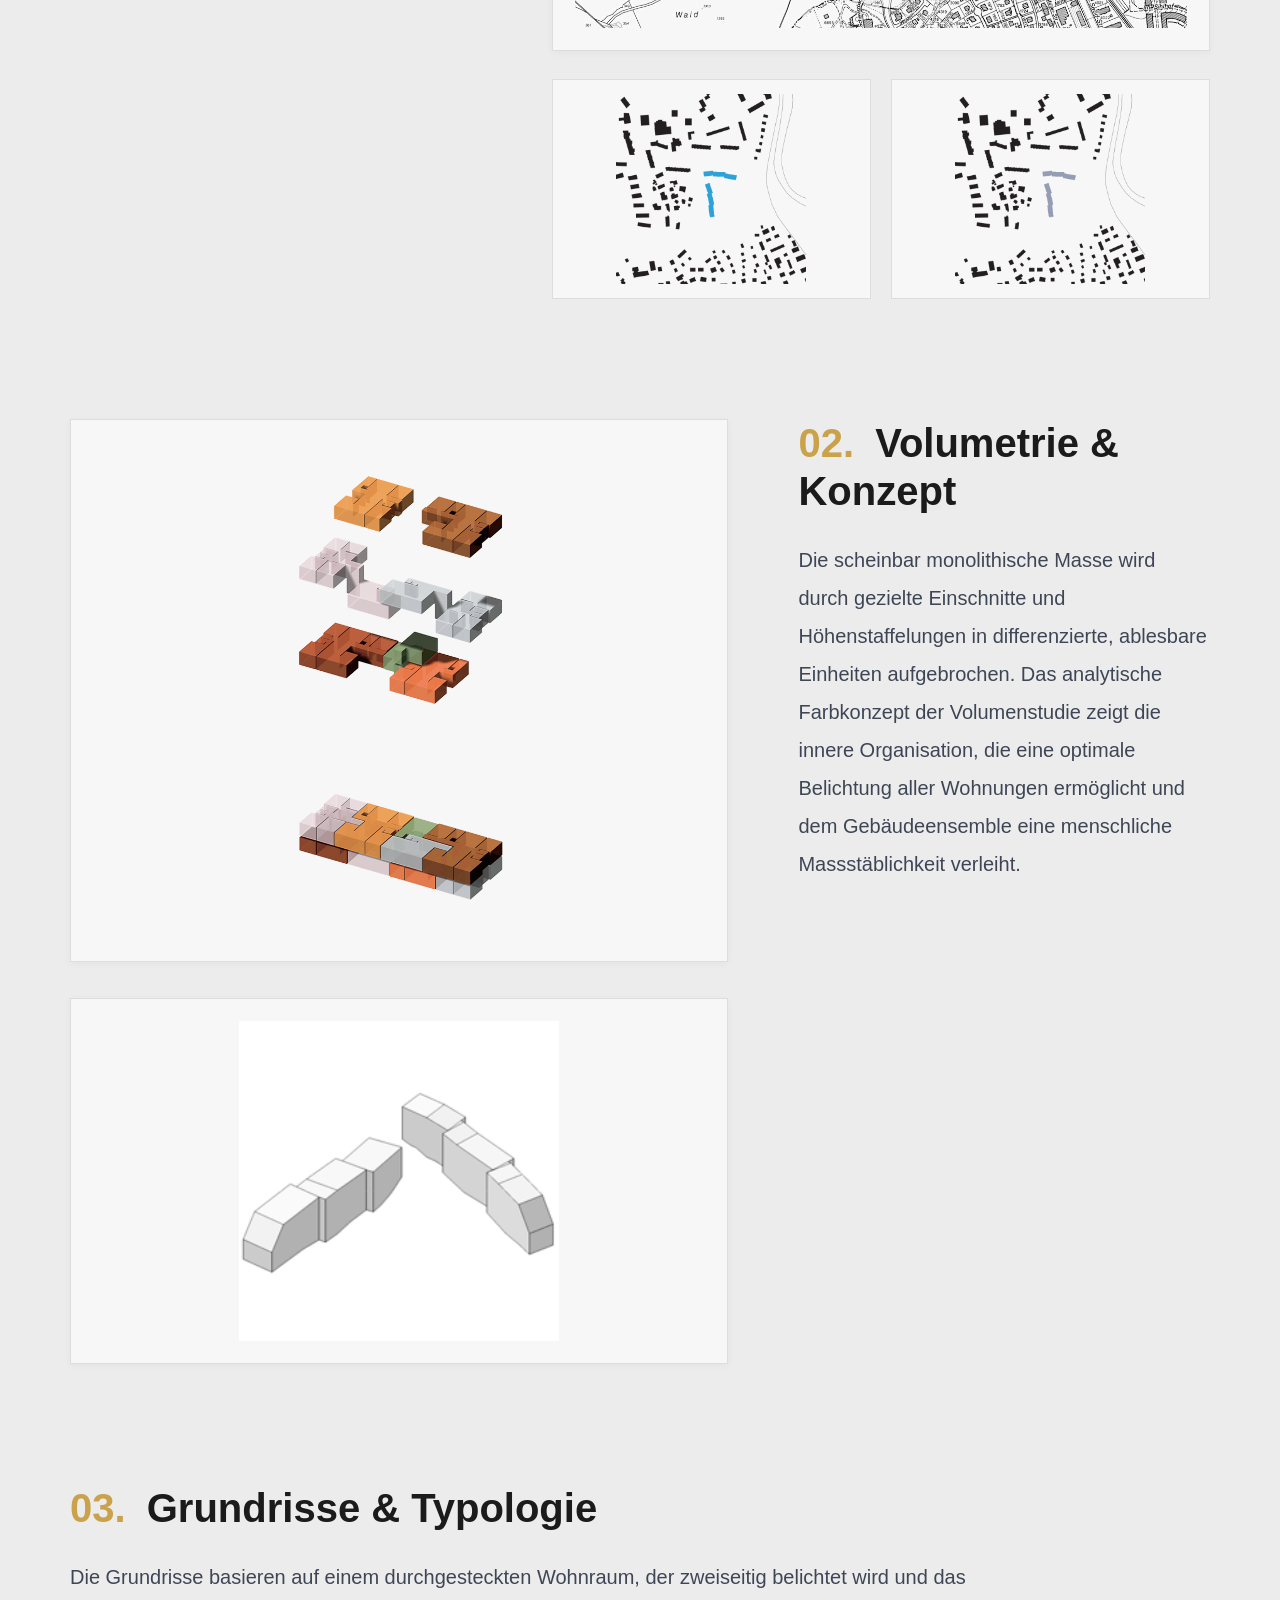
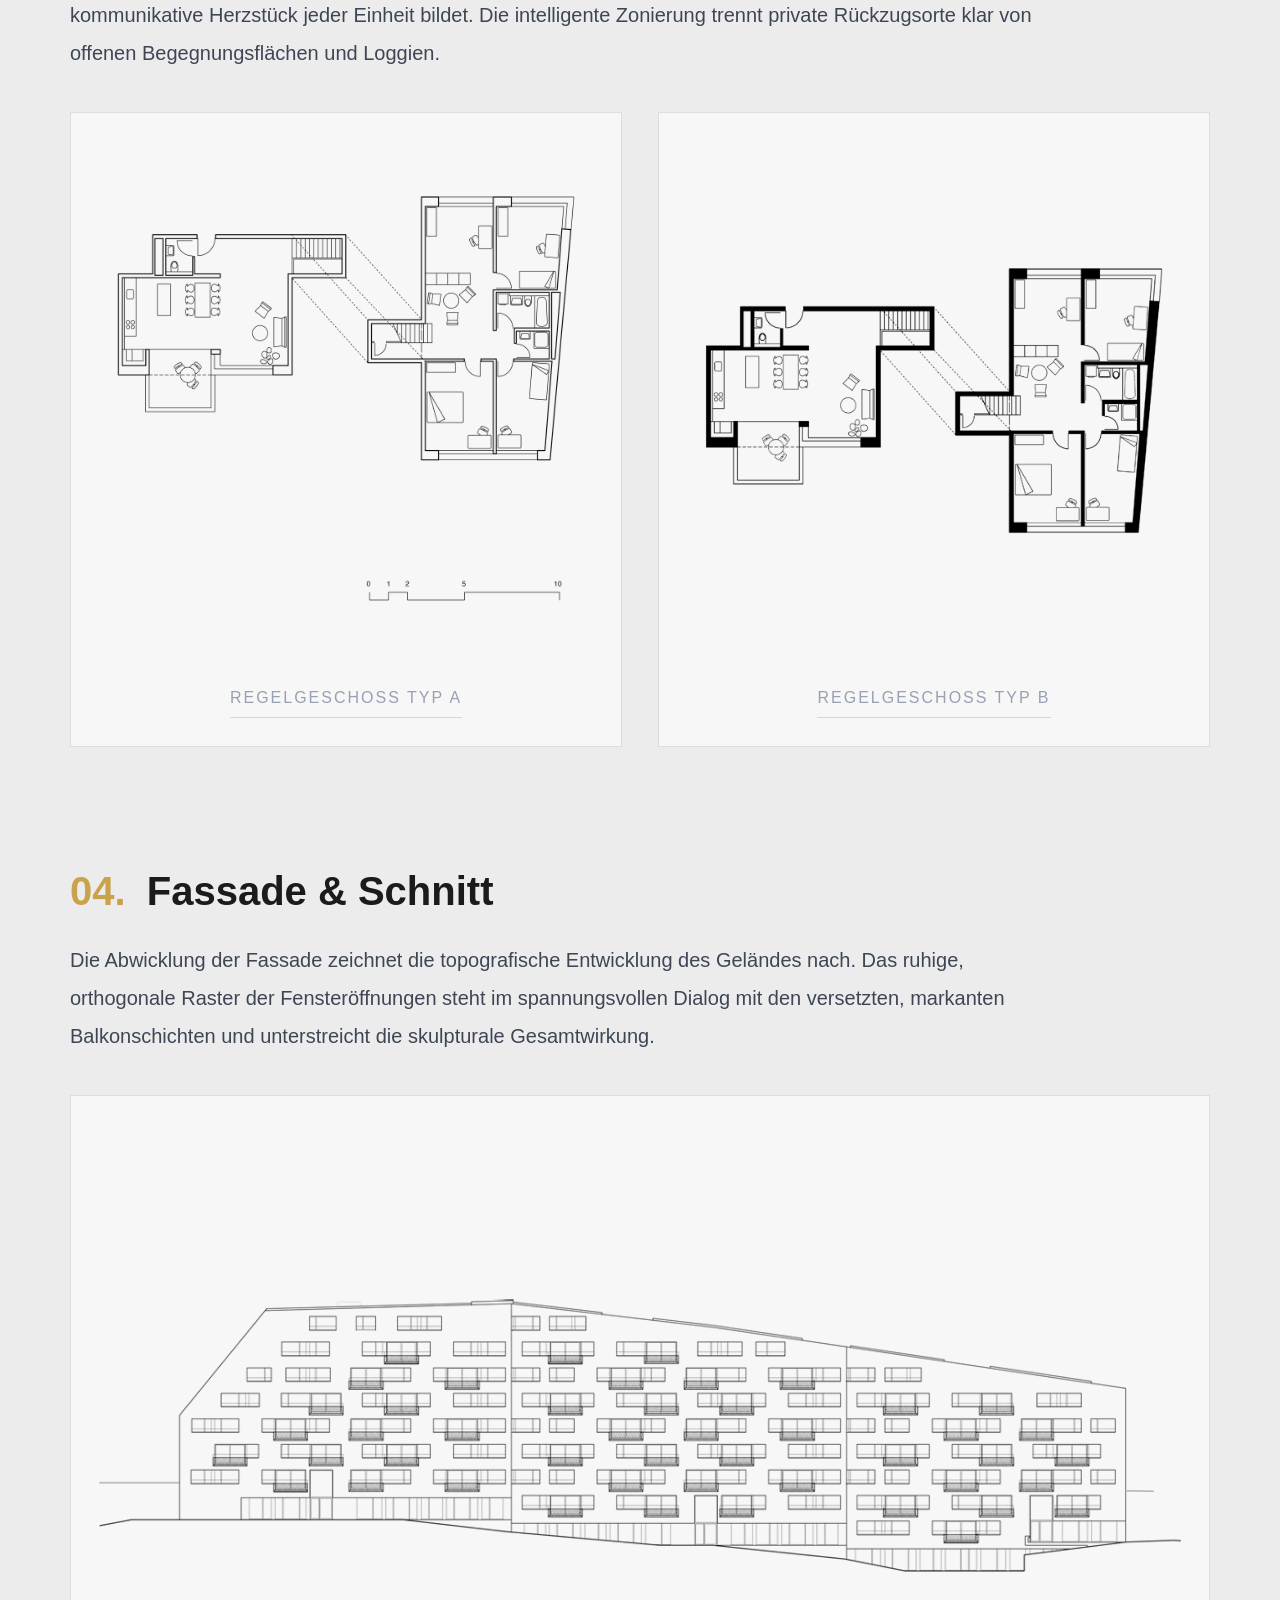
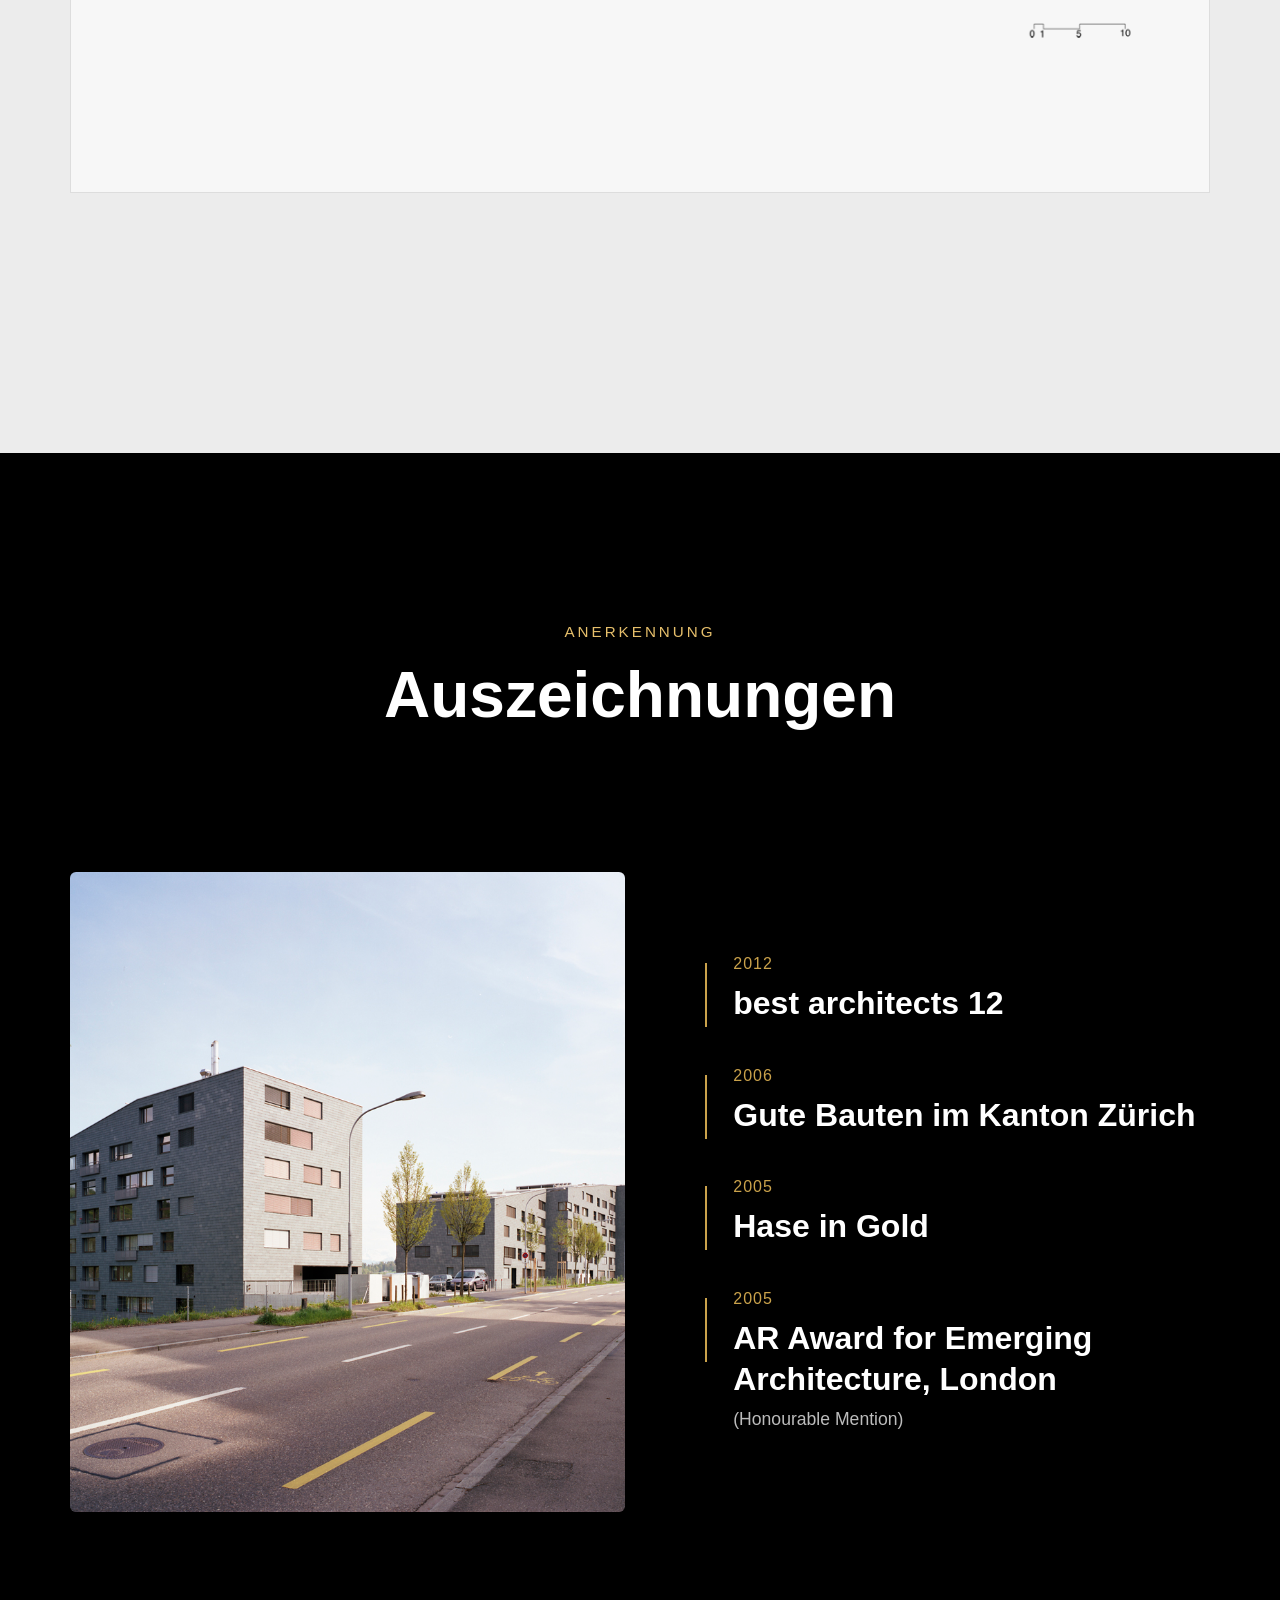
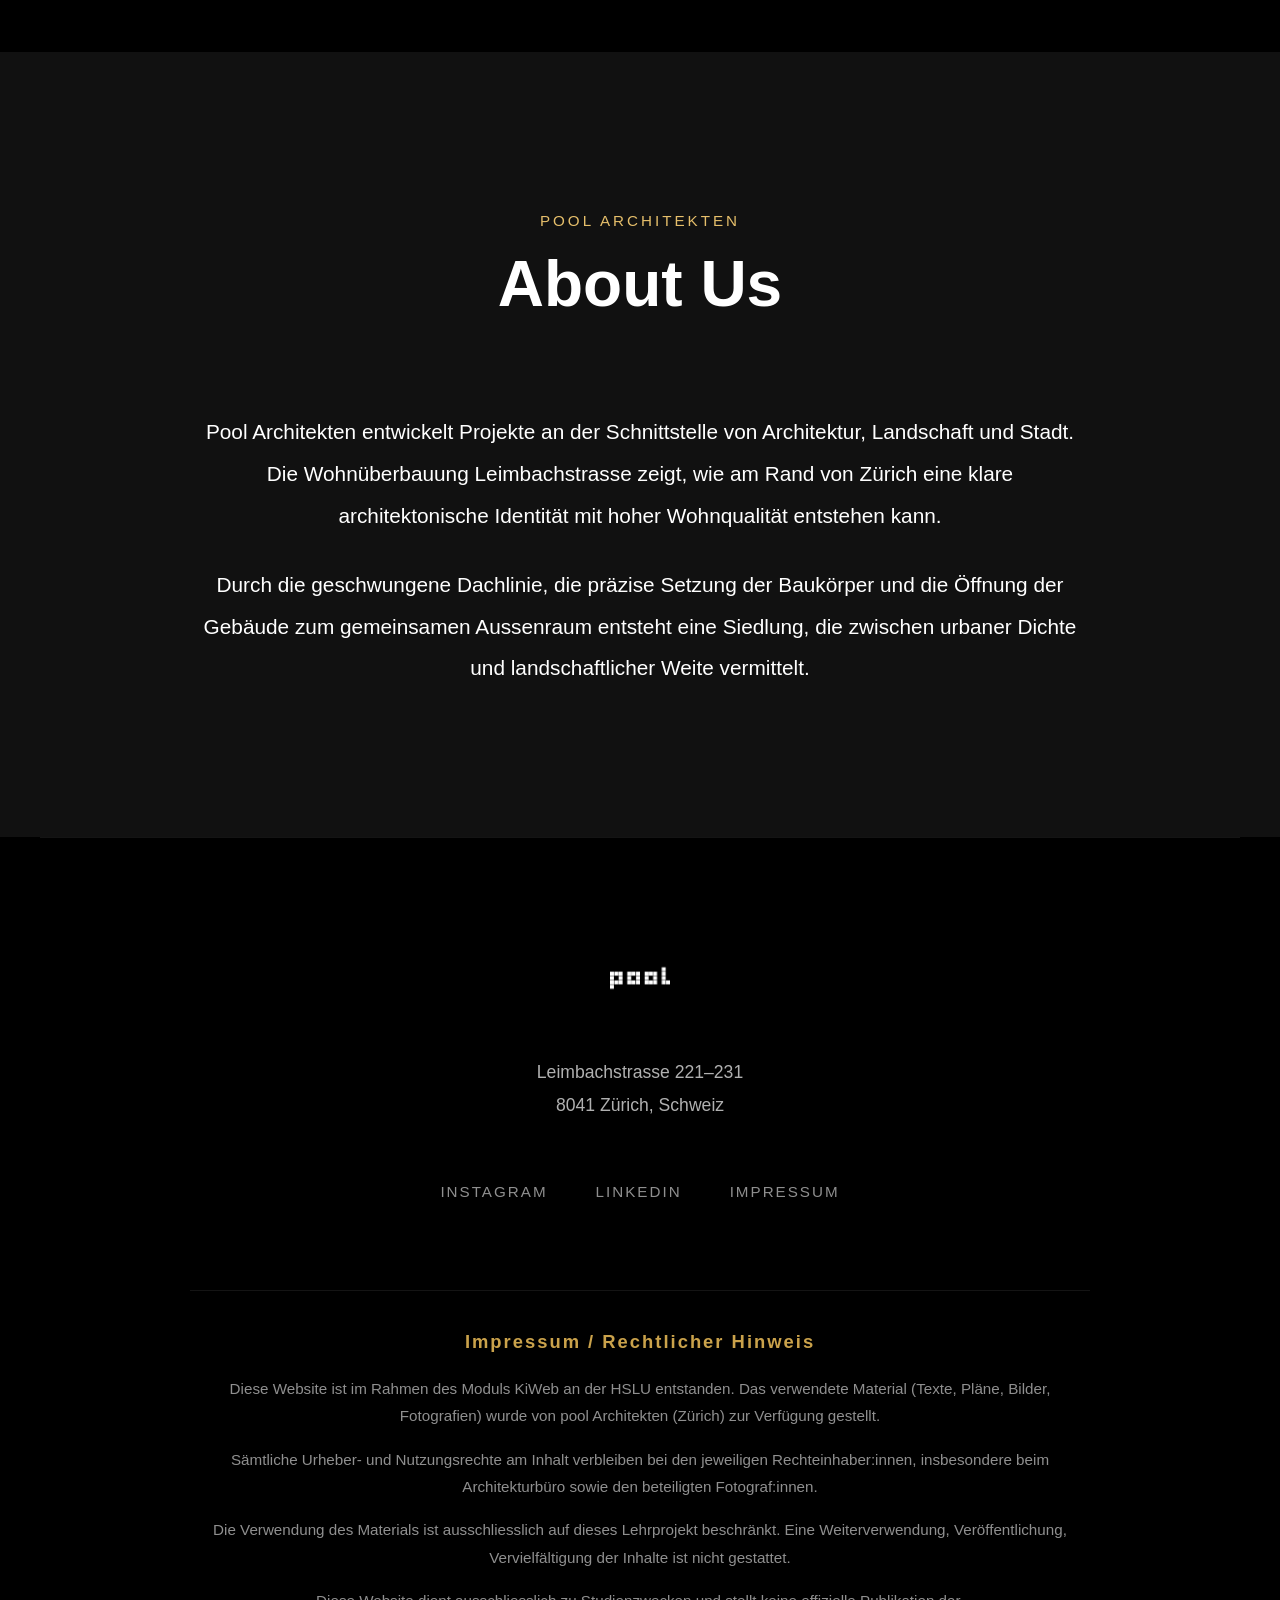
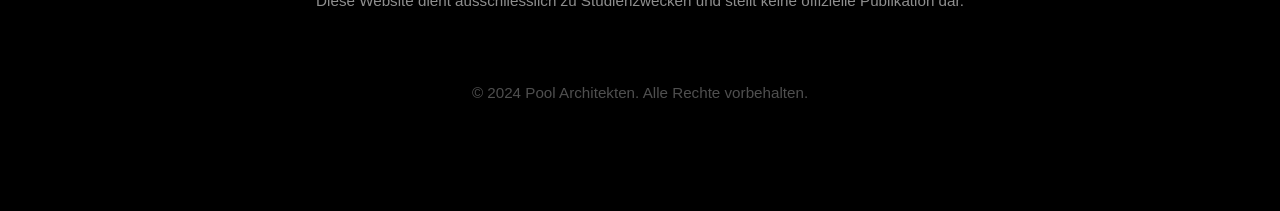
==== commit 06384266: "fix gallery script path and hero overlay" ====
--- a/docs/index.html
+++ b/docs/index.html
@@ -395,6 +395,6 @@
   </div>
 
   <script src="https://unpkg.com/scrollama"></script>
-  <script src=".vscode/script.js"></script>
+  <script src="script.js"></script>
 </body>
-</html>+</html>
--- a/docs/styles.css
+++ b/docs/styles.css
@@ -125,8 +125,8 @@
   background: linear-gradient(
     to bottom,
     rgba(0,0,0,0.08) 0%,
-    rgba(0,0,0,0.02) 40%,
-    rgba(0,0,0,0.12) 100%
+    rgba(0,0,0,0.02) 30%,
+    rgba(0,0,0,0.12) 90%
   );
 }
 
@@ -1266,4 +1266,4 @@
   .gallery-hint {
     font-size: 0.75rem;
   }
-}+}
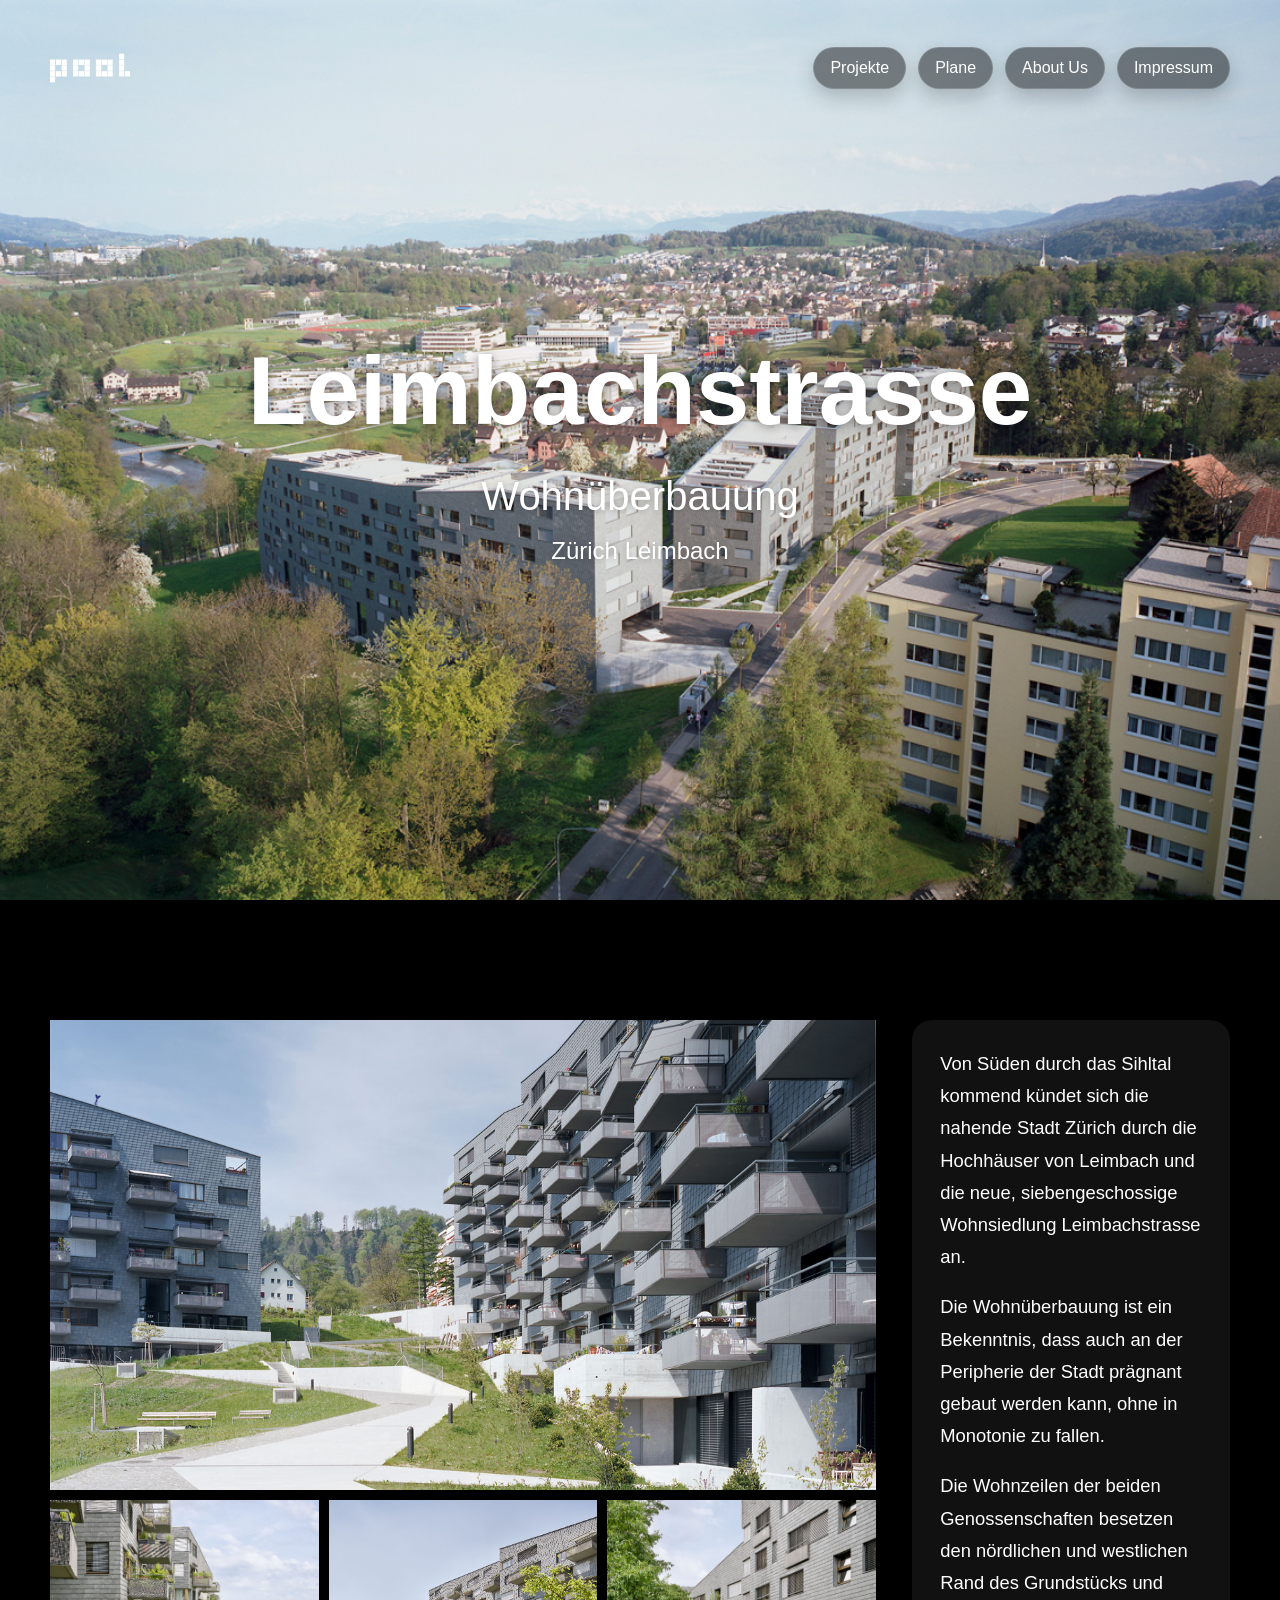
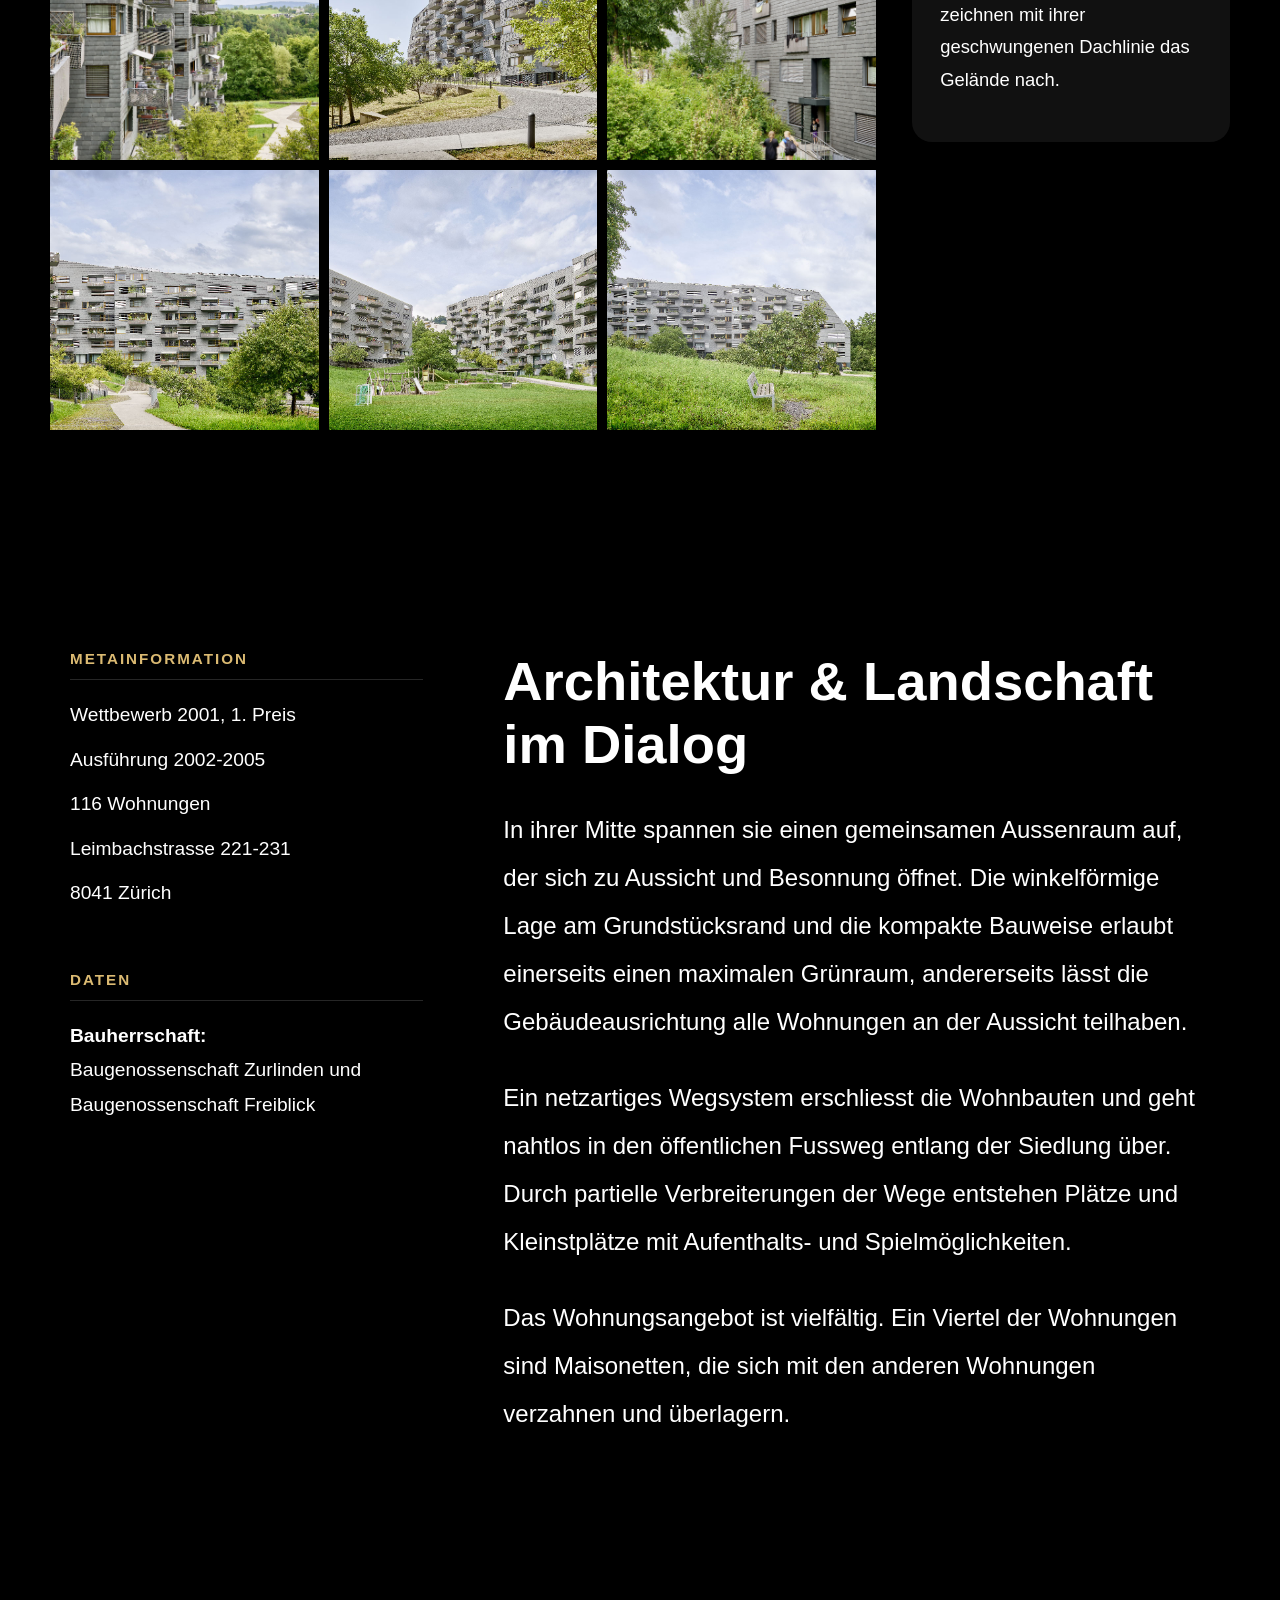
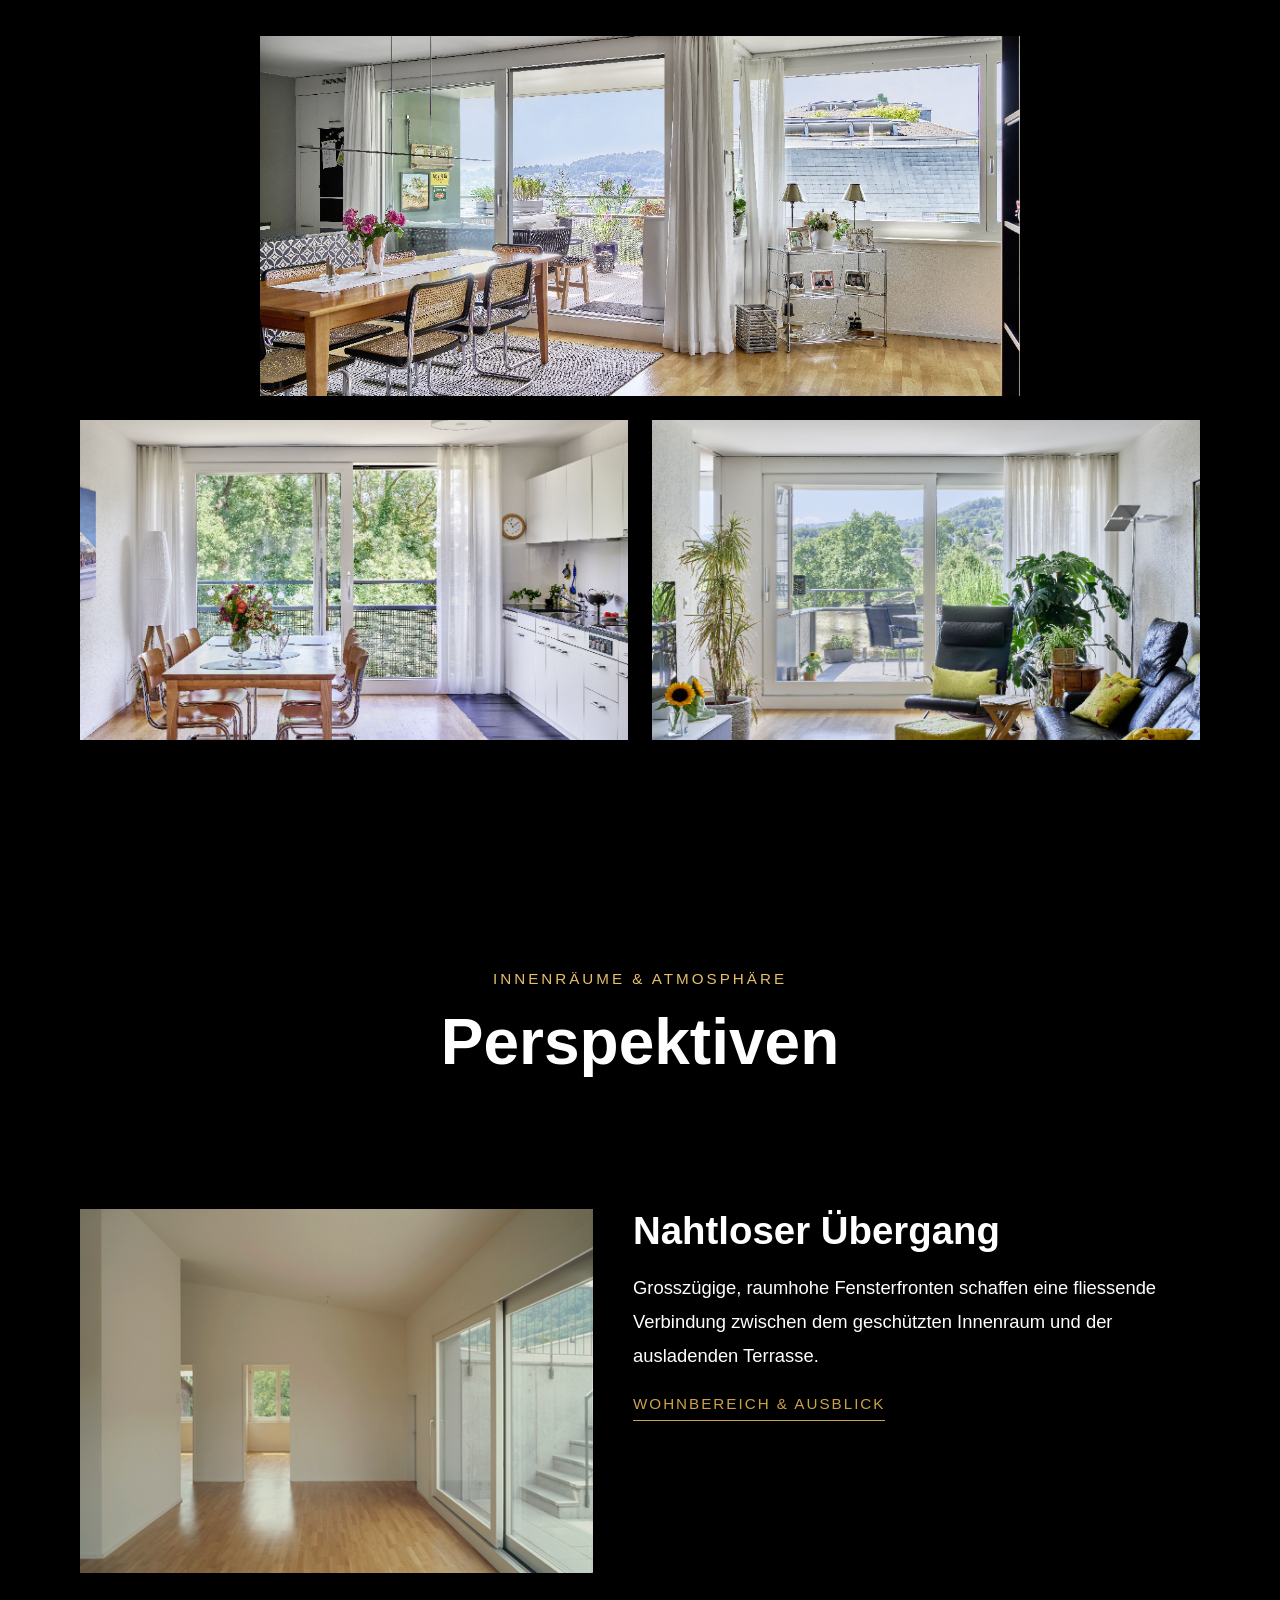
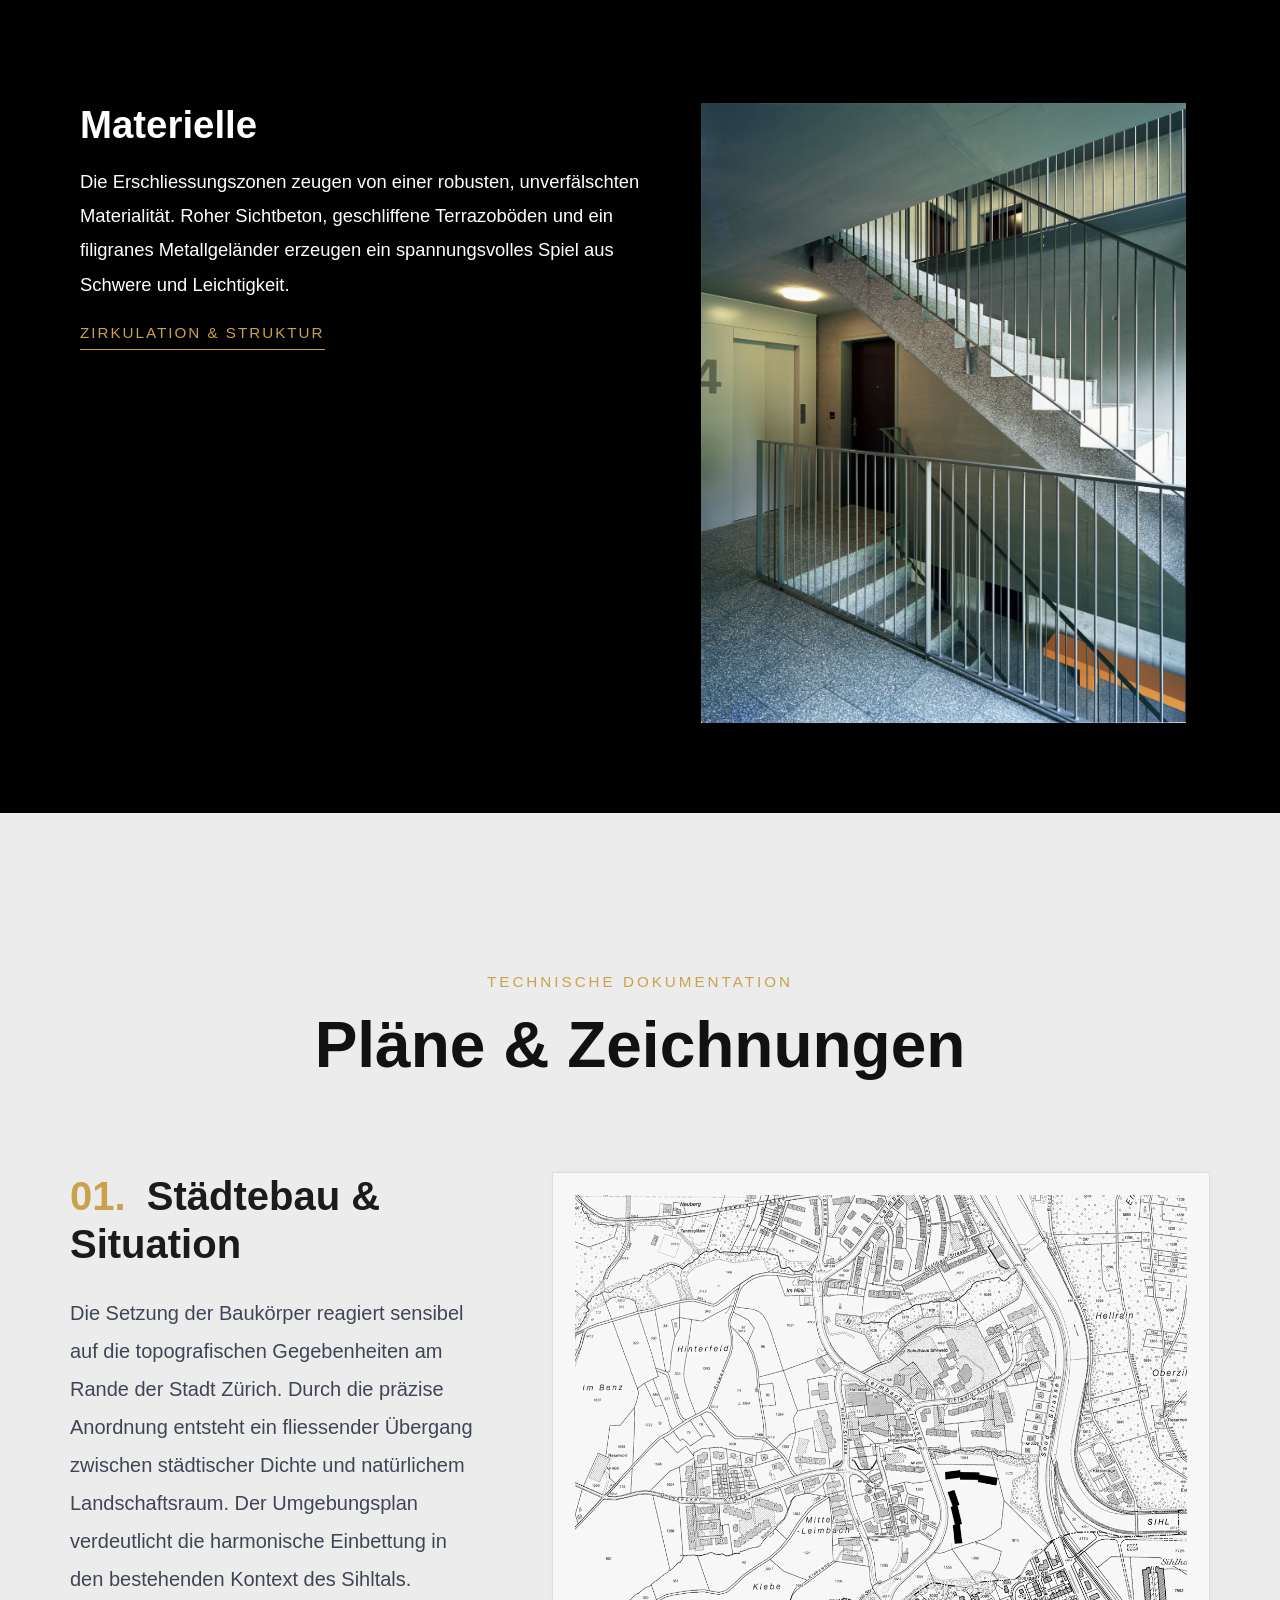
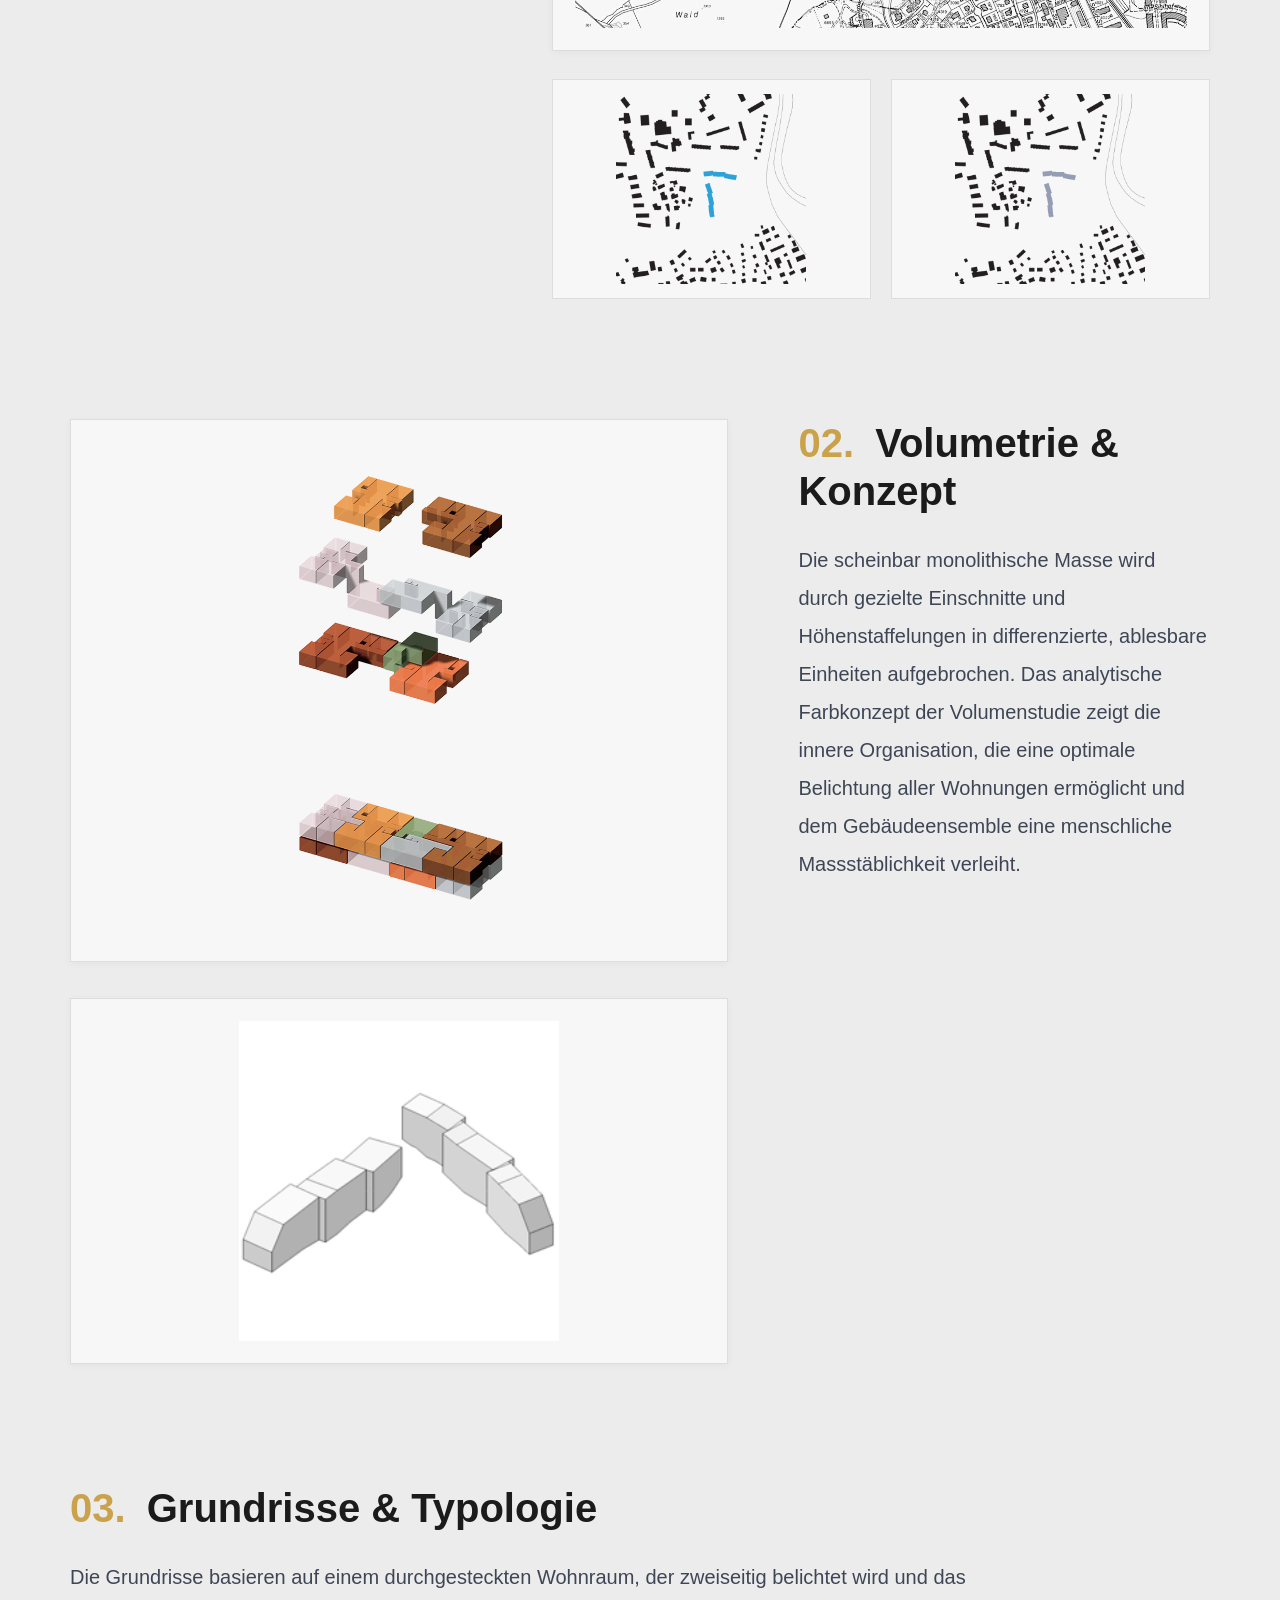
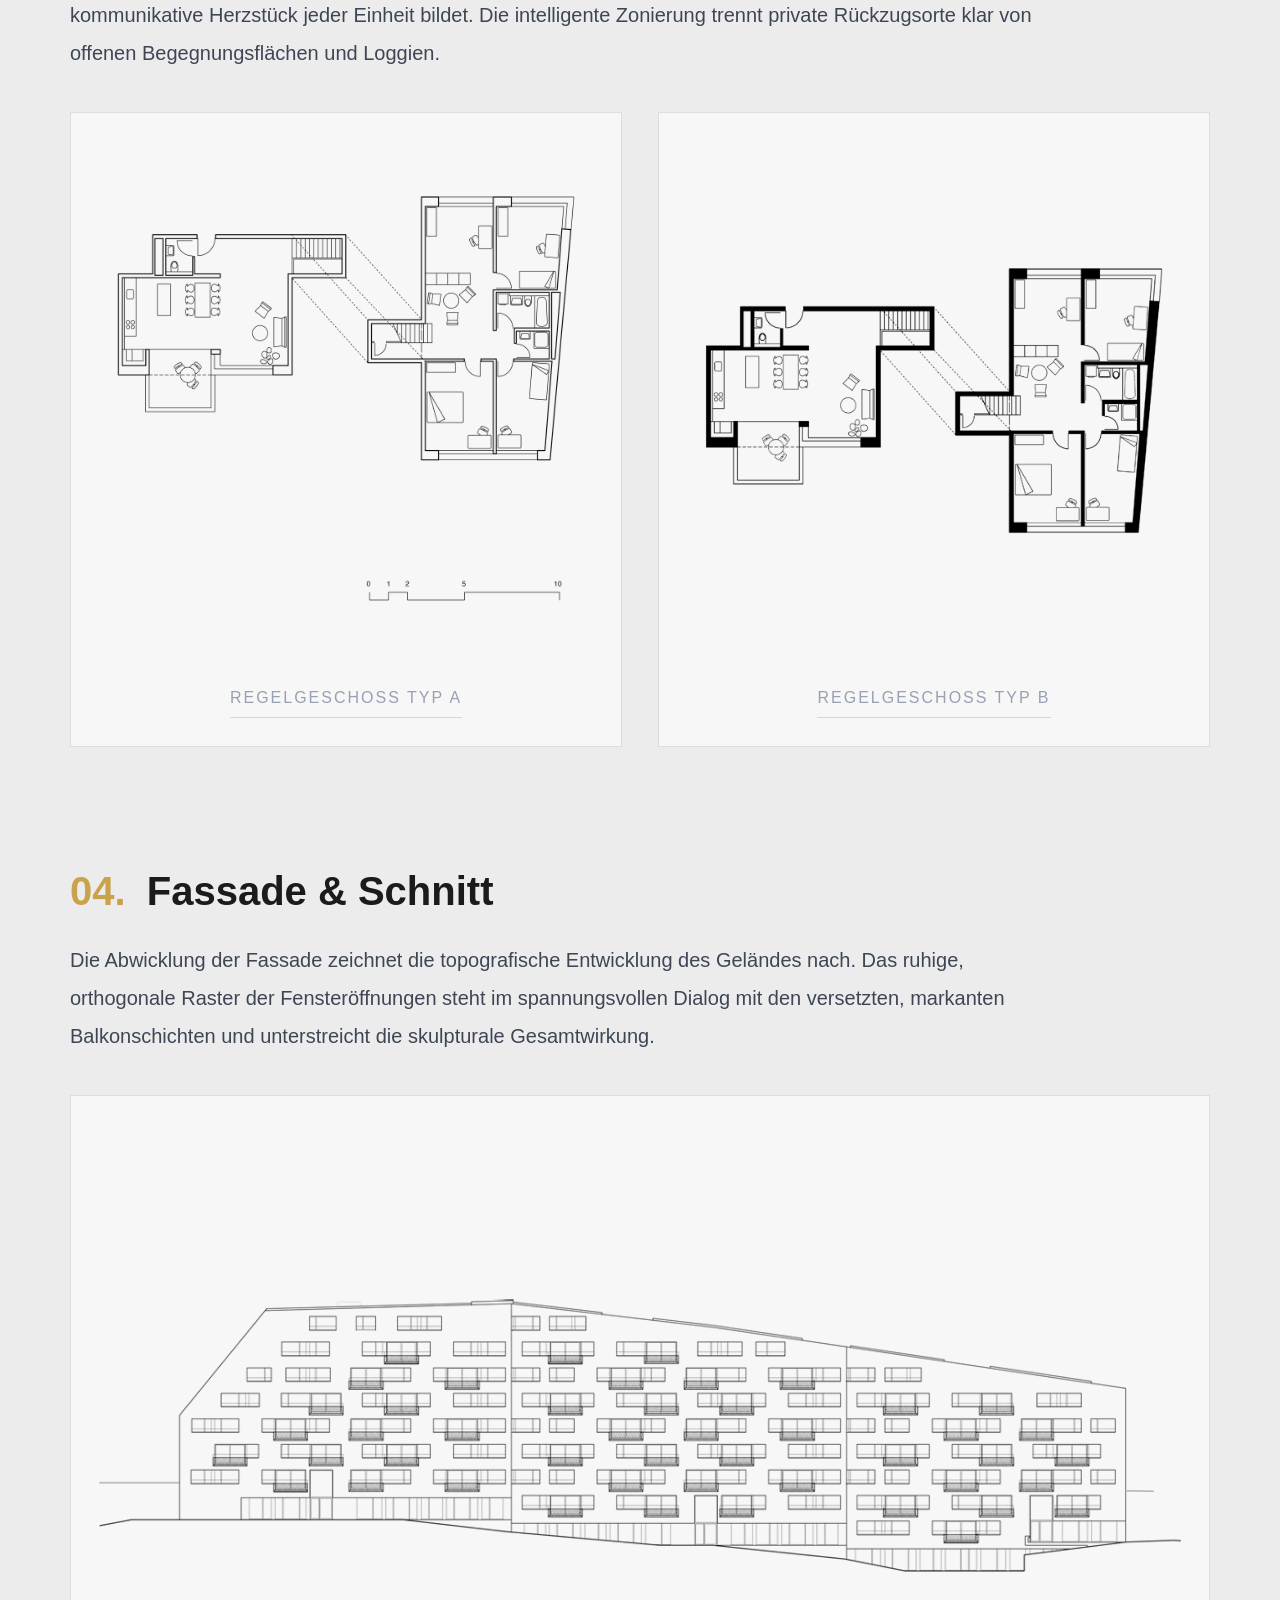
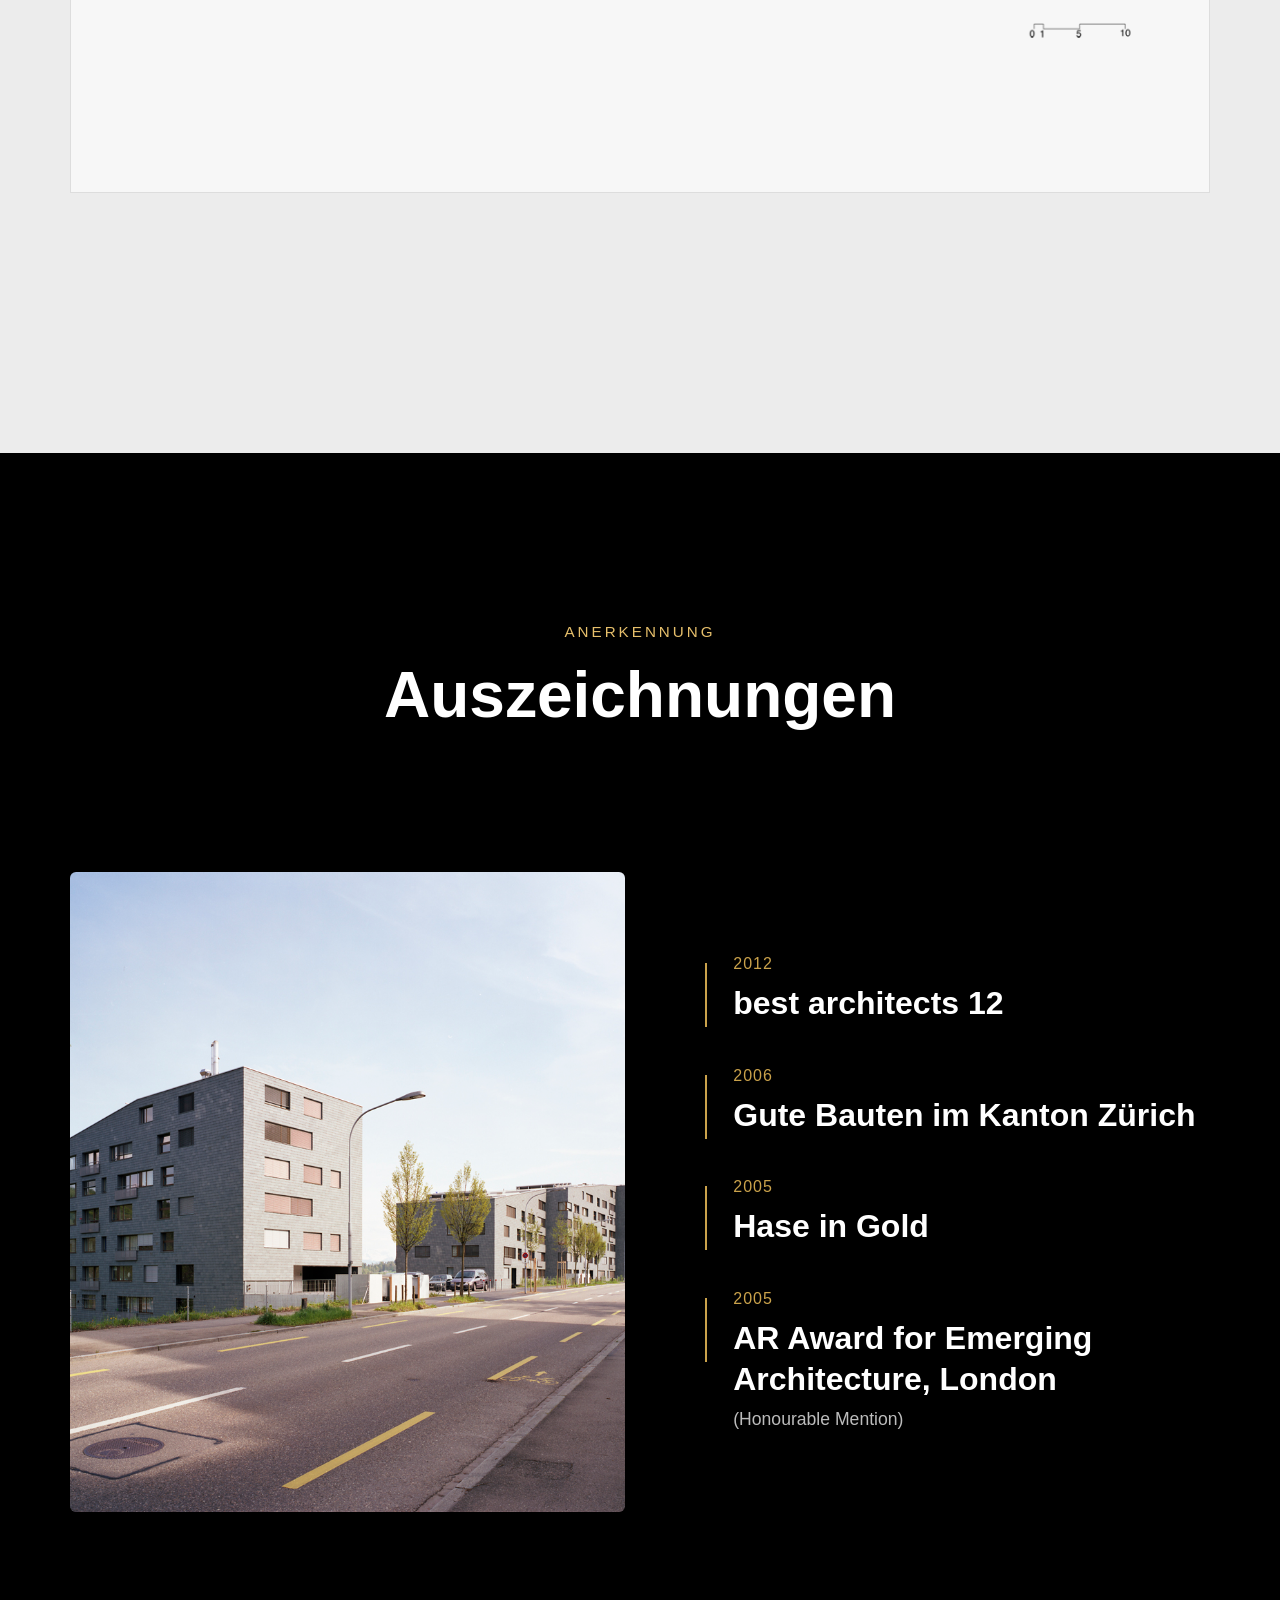
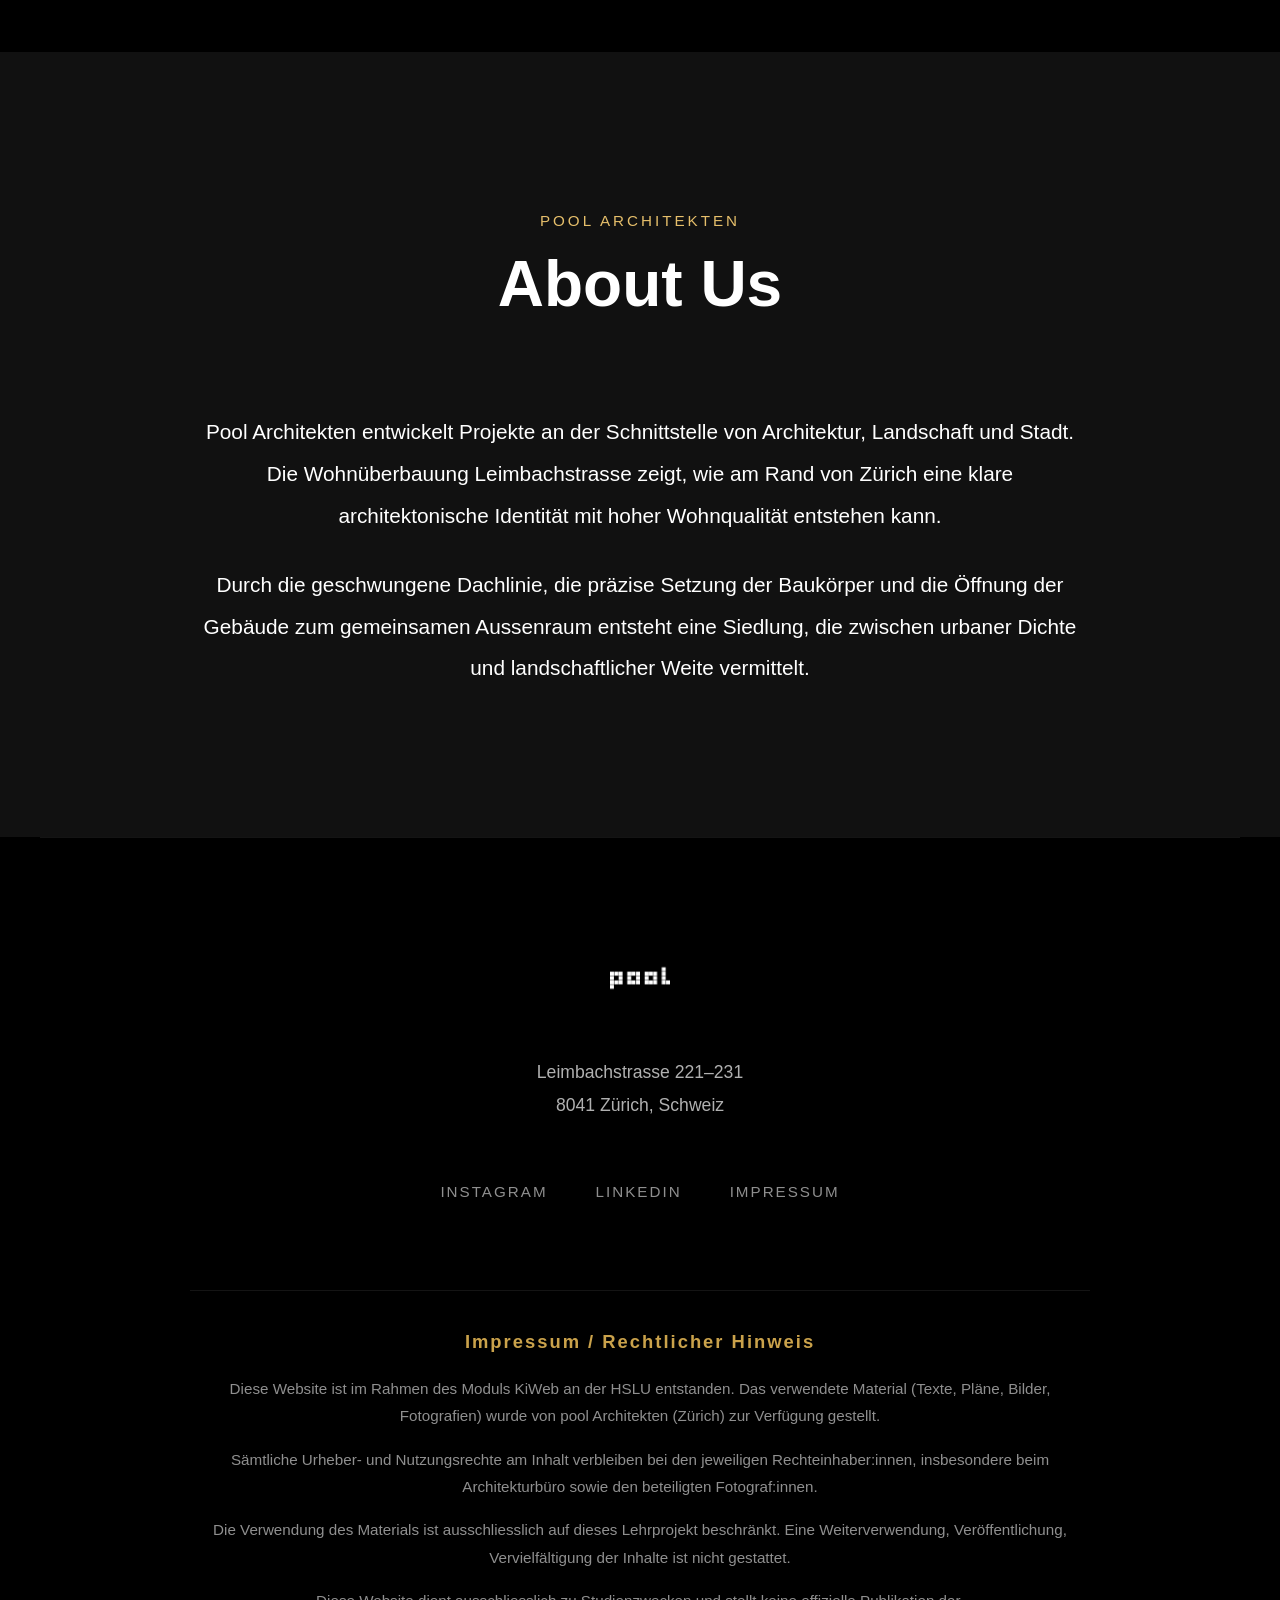
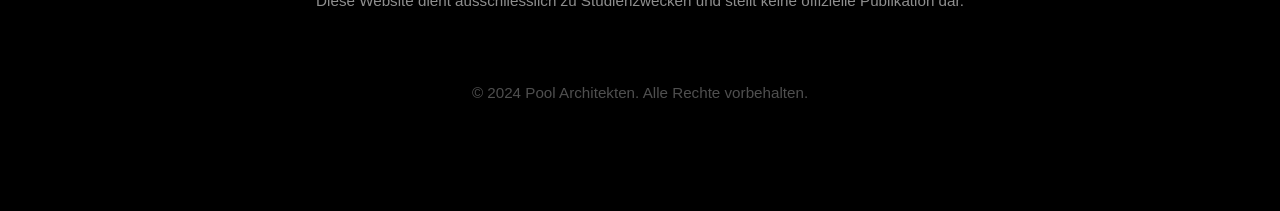
==== commit c9bebc2d: "save current website version" ====
--- a/docs/index.html
+++ b/docs/index.html
@@ -367,7 +367,7 @@
 
   </footer>
 
-  <!-- PINTEREST-LIKE GALLERY MODAL -->
+  <!--  GALLERY MODAL -->
   <div class="gallery-modal lightbox" id="galleryModal" aria-hidden="true">
     <div class="gallery-backdrop" data-gallery-close></div>
 
--- a/docs/styles.css
+++ b/docs/styles.css
@@ -124,9 +124,9 @@
   inset: 0;
   background: linear-gradient(
     to bottom,
-    rgba(0,0,0,0.08) 0%,
-    rgba(0,0,0,0.02) 30%,
-    rgba(0,0,0,0.12) 90%
+    rgba(0,0,0,0.04) 0%,
+    rgba(0,0,0,0.01) 35%,
+    rgba(0,0,0,0.07) 100%
   );
 }
 
@@ -148,8 +148,8 @@
   animation: heroTextUp 1s ease forwards;
   animation-delay: 1.2s;
   text-shadow:
-    0 2px 10px rgba(0,0,0,0.45),
-    0 0 24px rgba(0,0,0,0.28);
+    0 1px 6px rgba(0,0,0,0.2),
+    0 0 12px rgba(0,0,0,0.1);
 }
 
 .hero h1 {
@@ -163,8 +163,8 @@
   animation: heroTextUp 1.1s ease forwards;
   animation-delay: 0.5s;
   text-shadow:
-    0 4px 18px rgba(0,0,0,0.5),
-    0 0 34px rgba(0,0,0,0.3);
+    0 2px 10px rgba(0,0,0,0.28),
+    0 0 18px rgba(0,0,0,0.12);
 }
 
 .location {
@@ -176,8 +176,8 @@
   animation: heroTextUp 1s ease forwards;
   animation-delay: 1.6s;
   text-shadow:
-    0 2px 10px rgba(0,0,0,0.45),
-    0 0 24px rgba(0,0,0,0.28);
+    0 1px 6px rgba(0,0,0,0.2),
+    0 0 12px rgba(0,0,0,0.1);
 }
 
 /* INTRO GRID */
@@ -711,29 +711,34 @@
 
   .hero {
     height: 100svh;
-    min-height: 680px;
-    padding: 120px 20px 40px;
-    background-position: center;
+    min-height: 100svh;
+    padding: 140px 16px 36px;
+    background-position: center top;
+    background-size: cover;
   }
 
   .hero-content {
     width: 100%;
     max-width: 100%;
-    padding: 0 8px;
+    padding: 0 6px;
+    justify-content: flex-start;
   }
 
   .hero h1 {
-    font-size: 2.35rem;
-    line-height: 1.05;
-    margin-bottom: 14px;
-    word-break: break-word;
+    font-size: 1.95rem;
+    line-height: 1.08;
+    margin-bottom: 12px;
+    word-break: normal;
+    overflow-wrap: break-word;
+    max-width: 92%;
   }
 
   .subtitle,
   .location {
-    font-size: 1.05rem;
-    line-height: 1.35;
+    font-size: 0.95rem;
+    line-height: 1.3;
     text-align: center;
+    max-width: 90%;
   }
 
   .intro-grid,
@@ -1266,4 +1271,4 @@
   .gallery-hint {
     font-size: 0.75rem;
   }
-}
+}
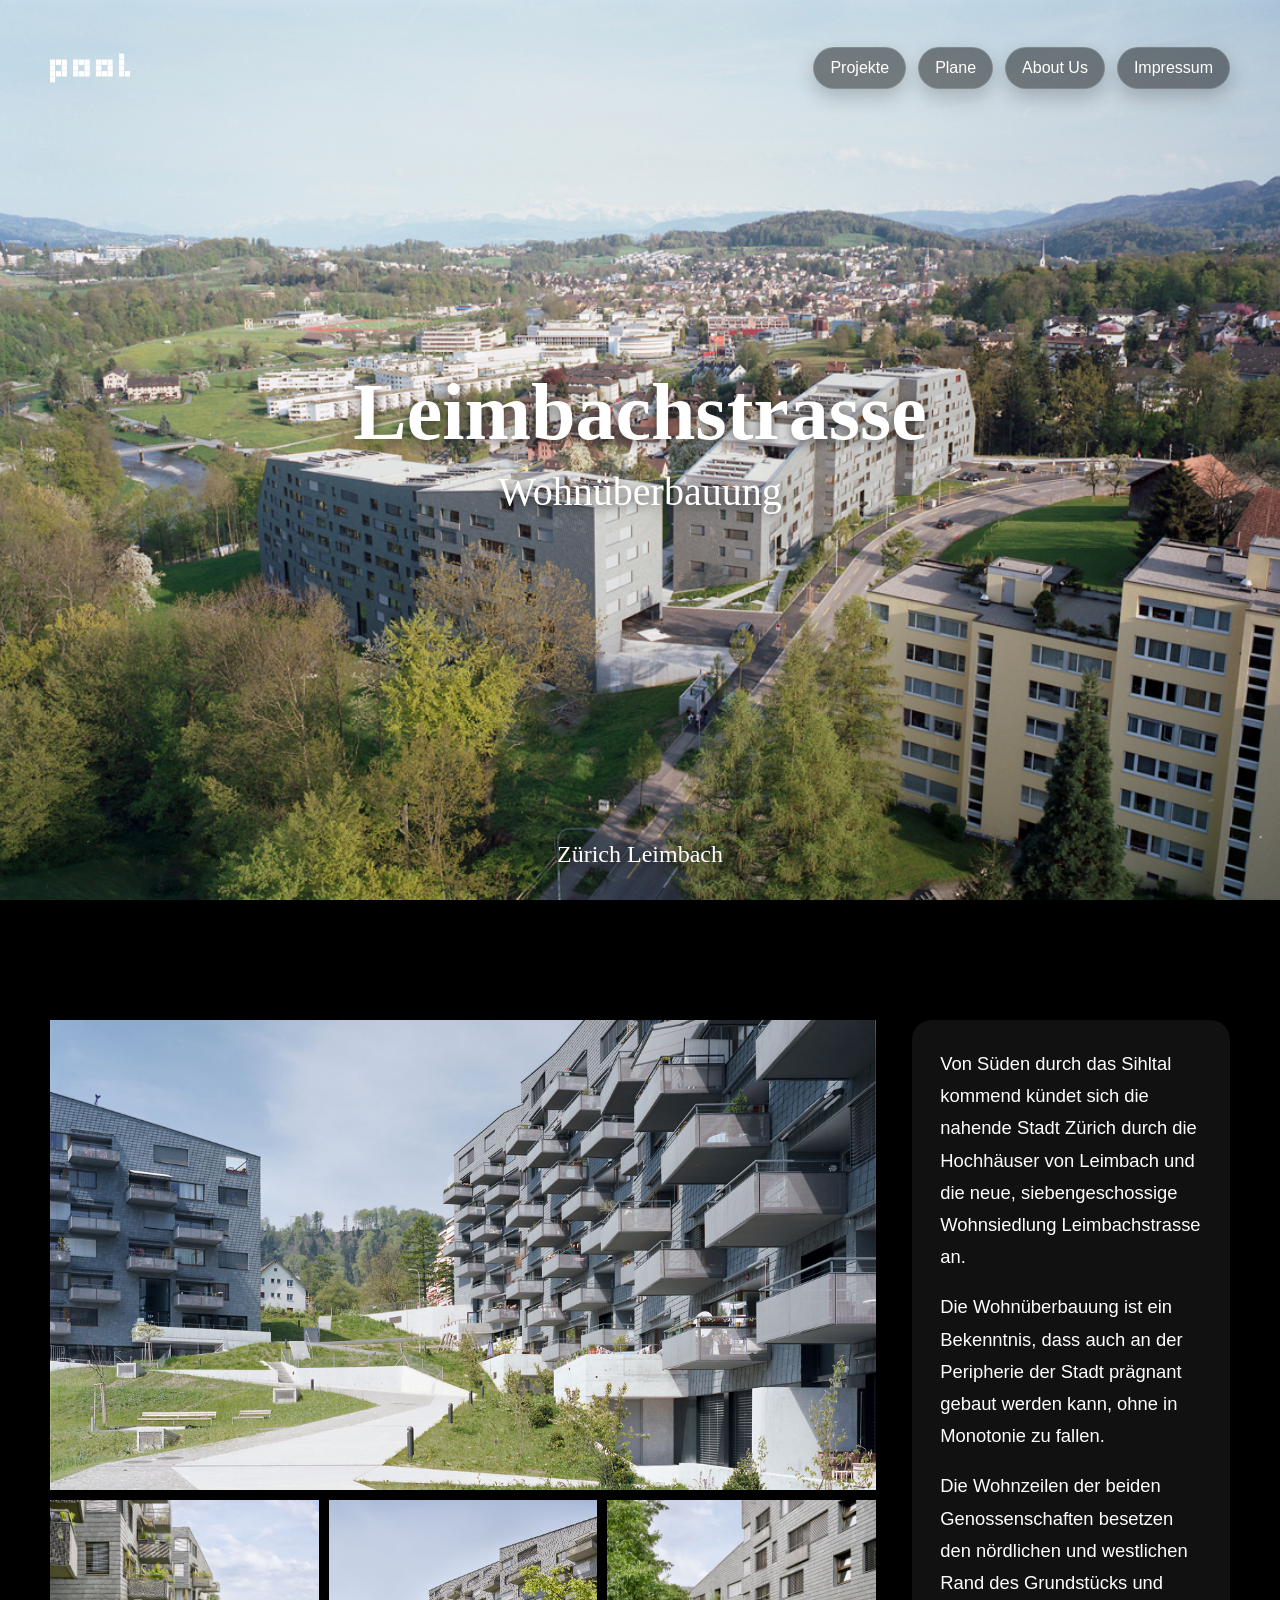
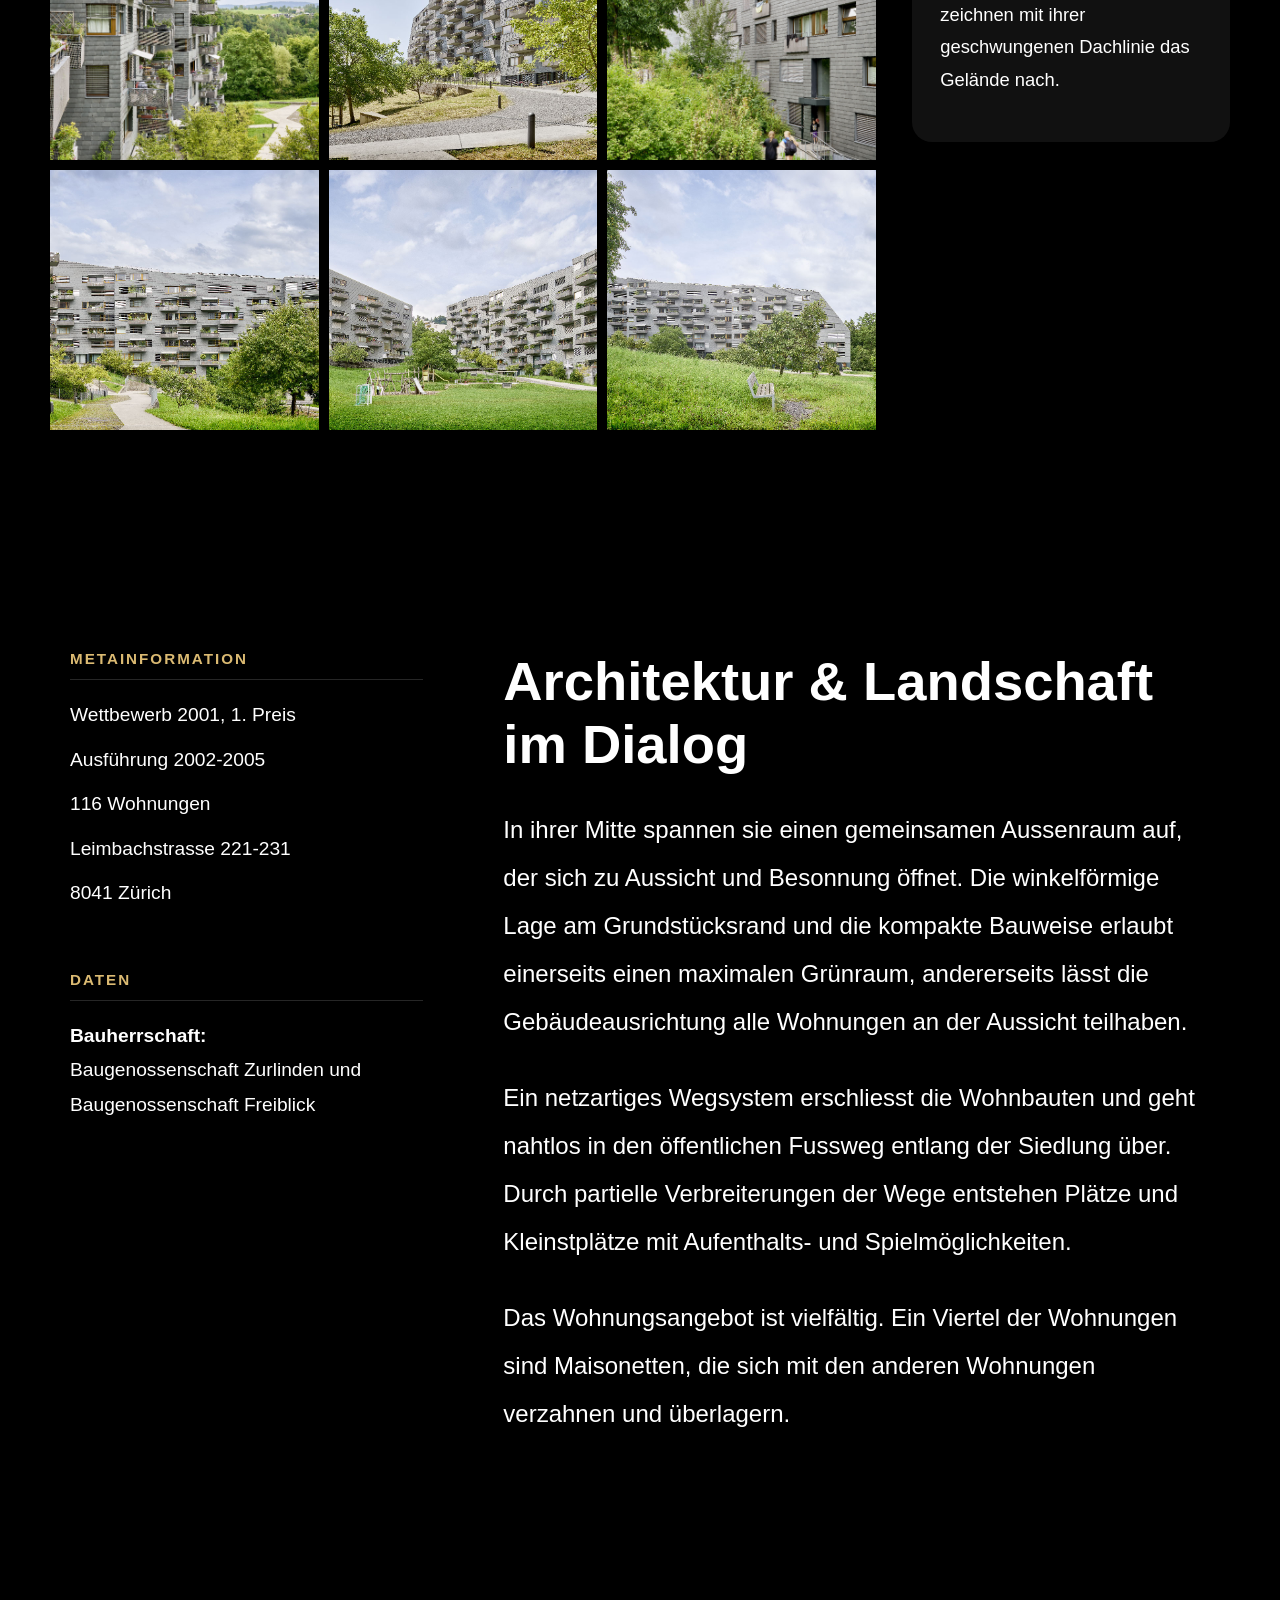
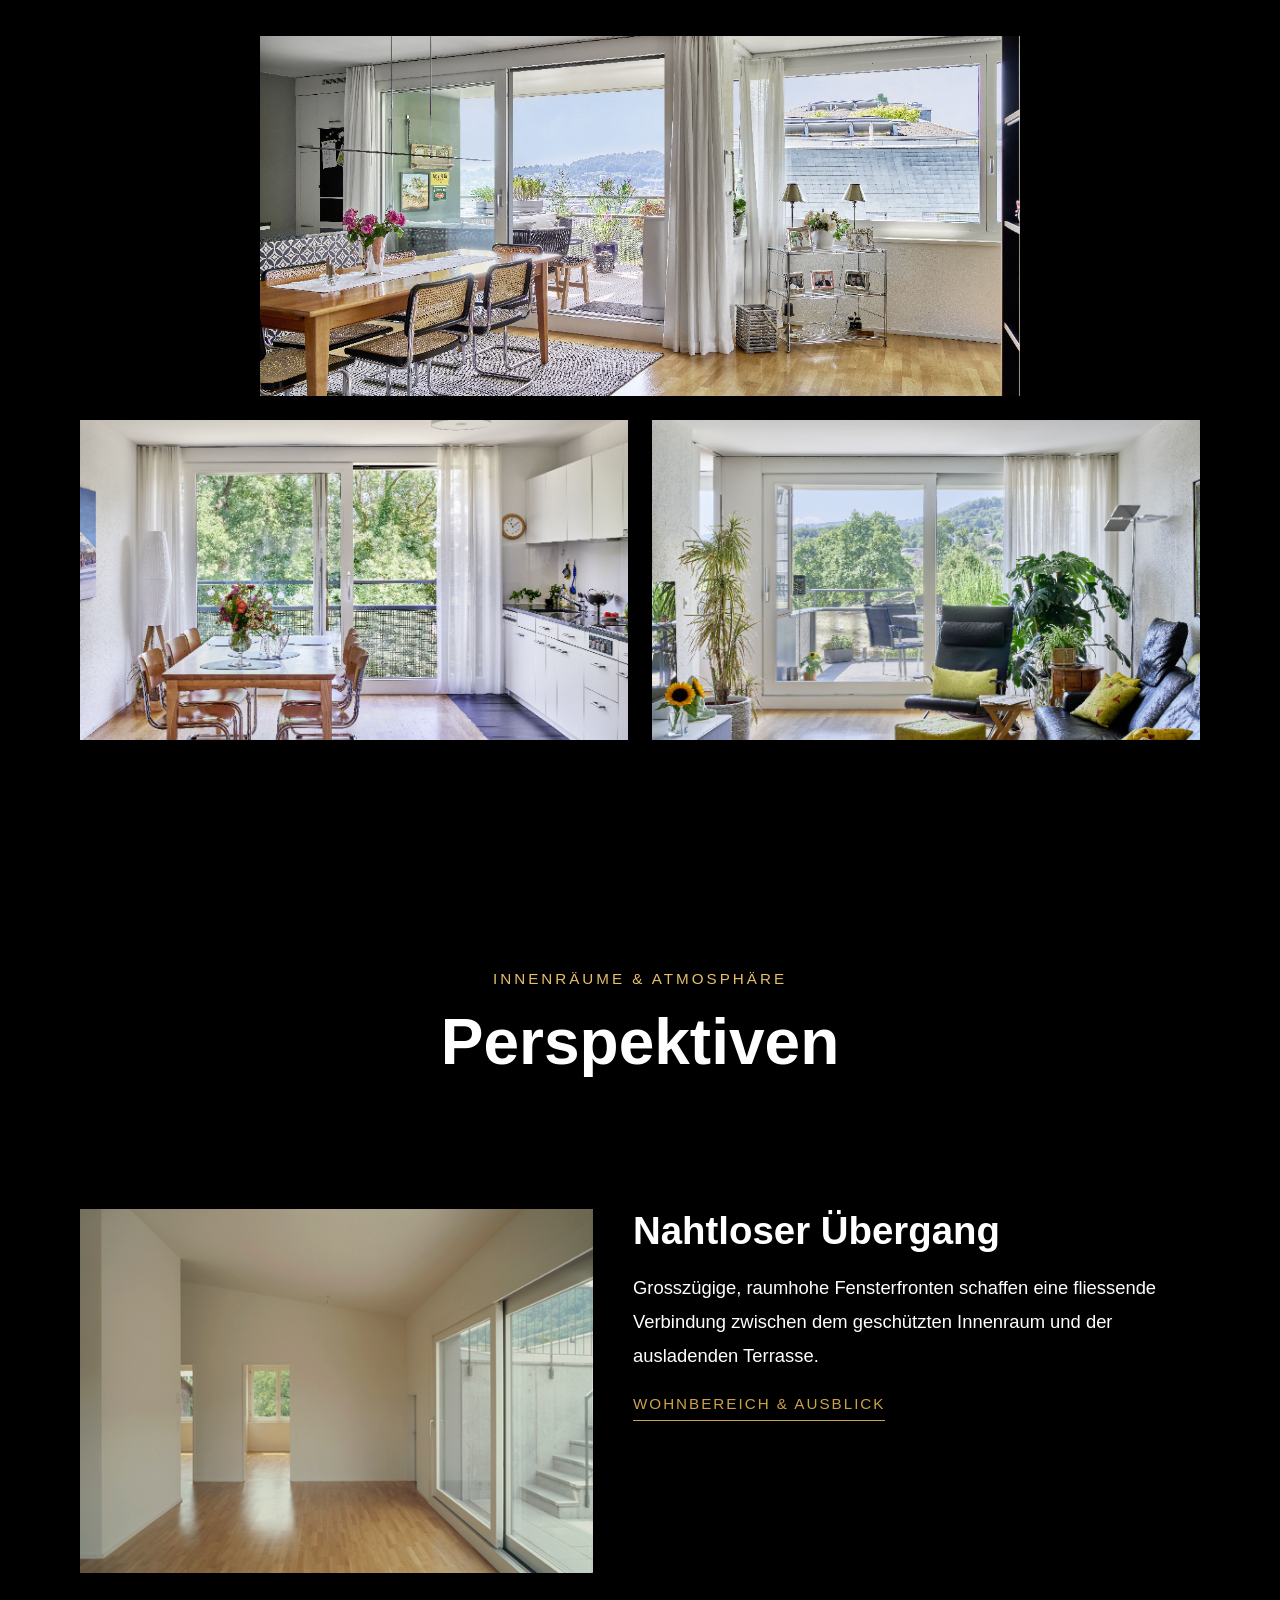
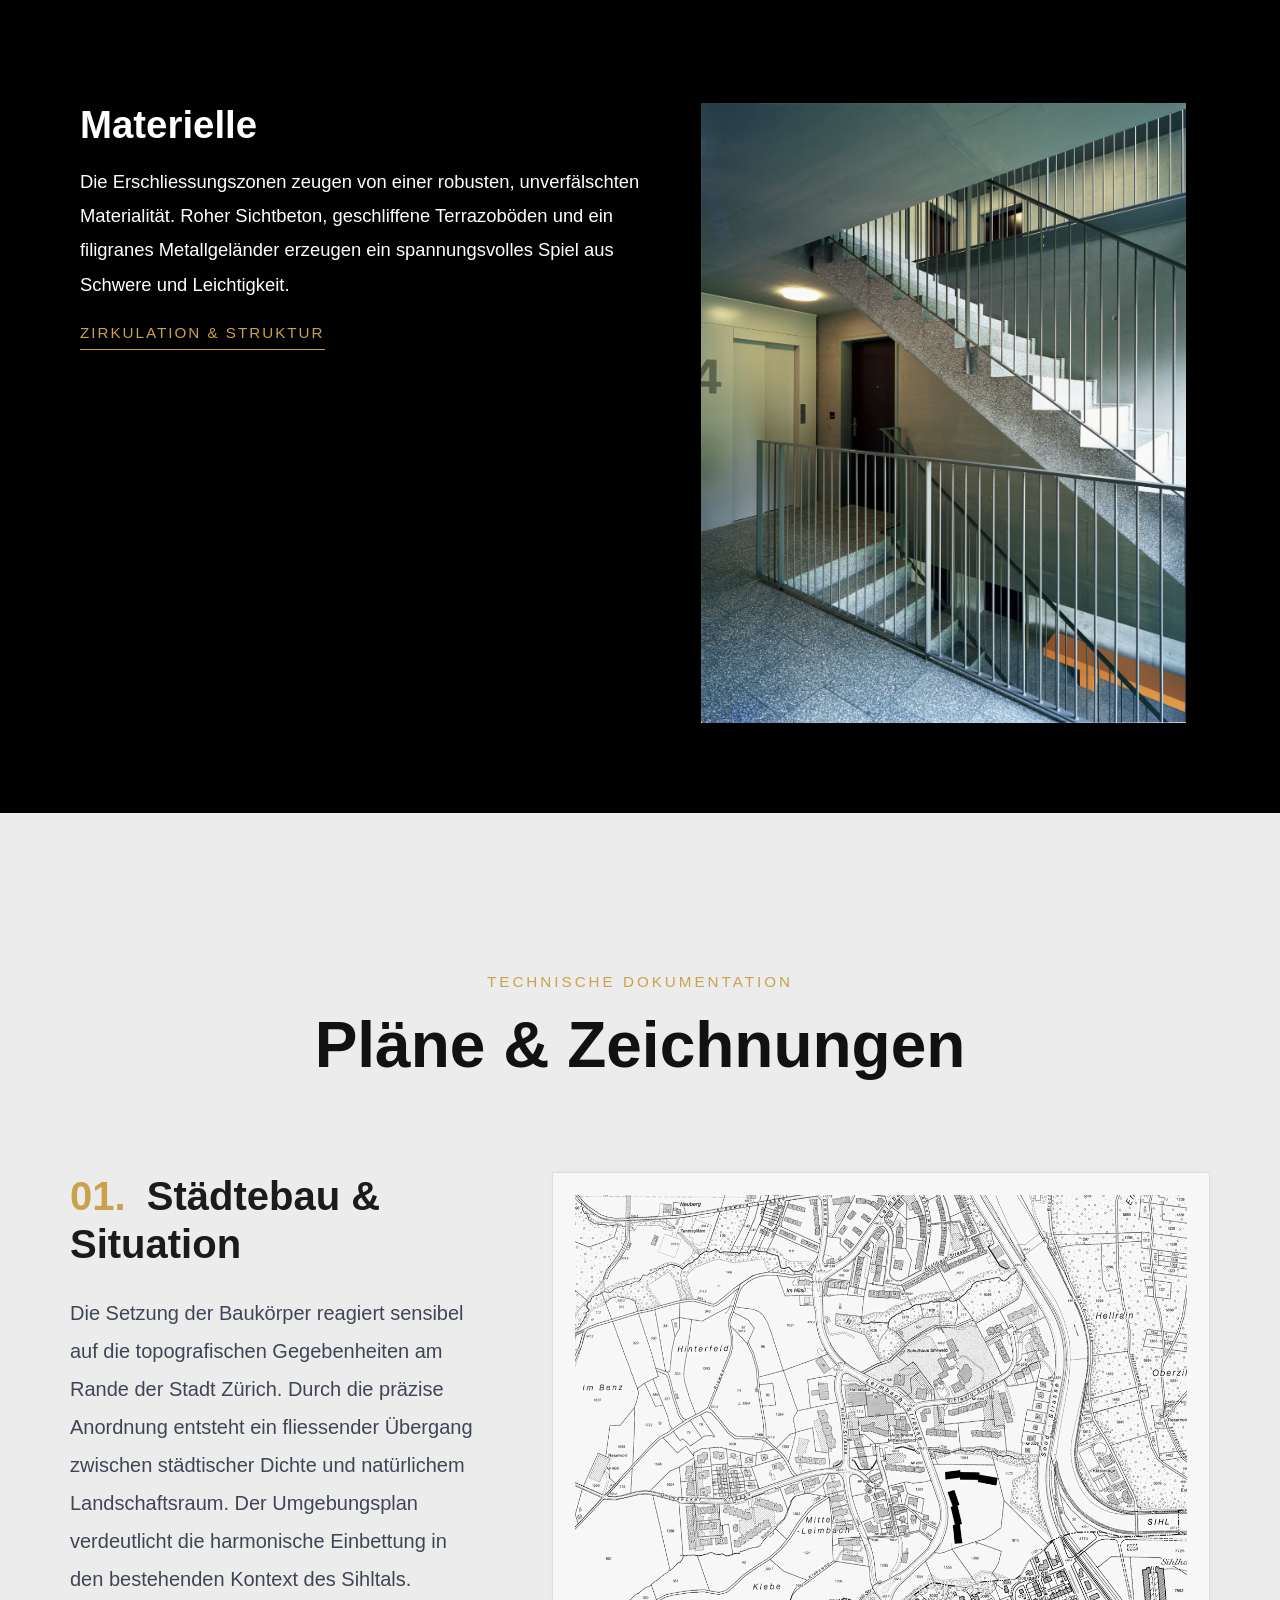
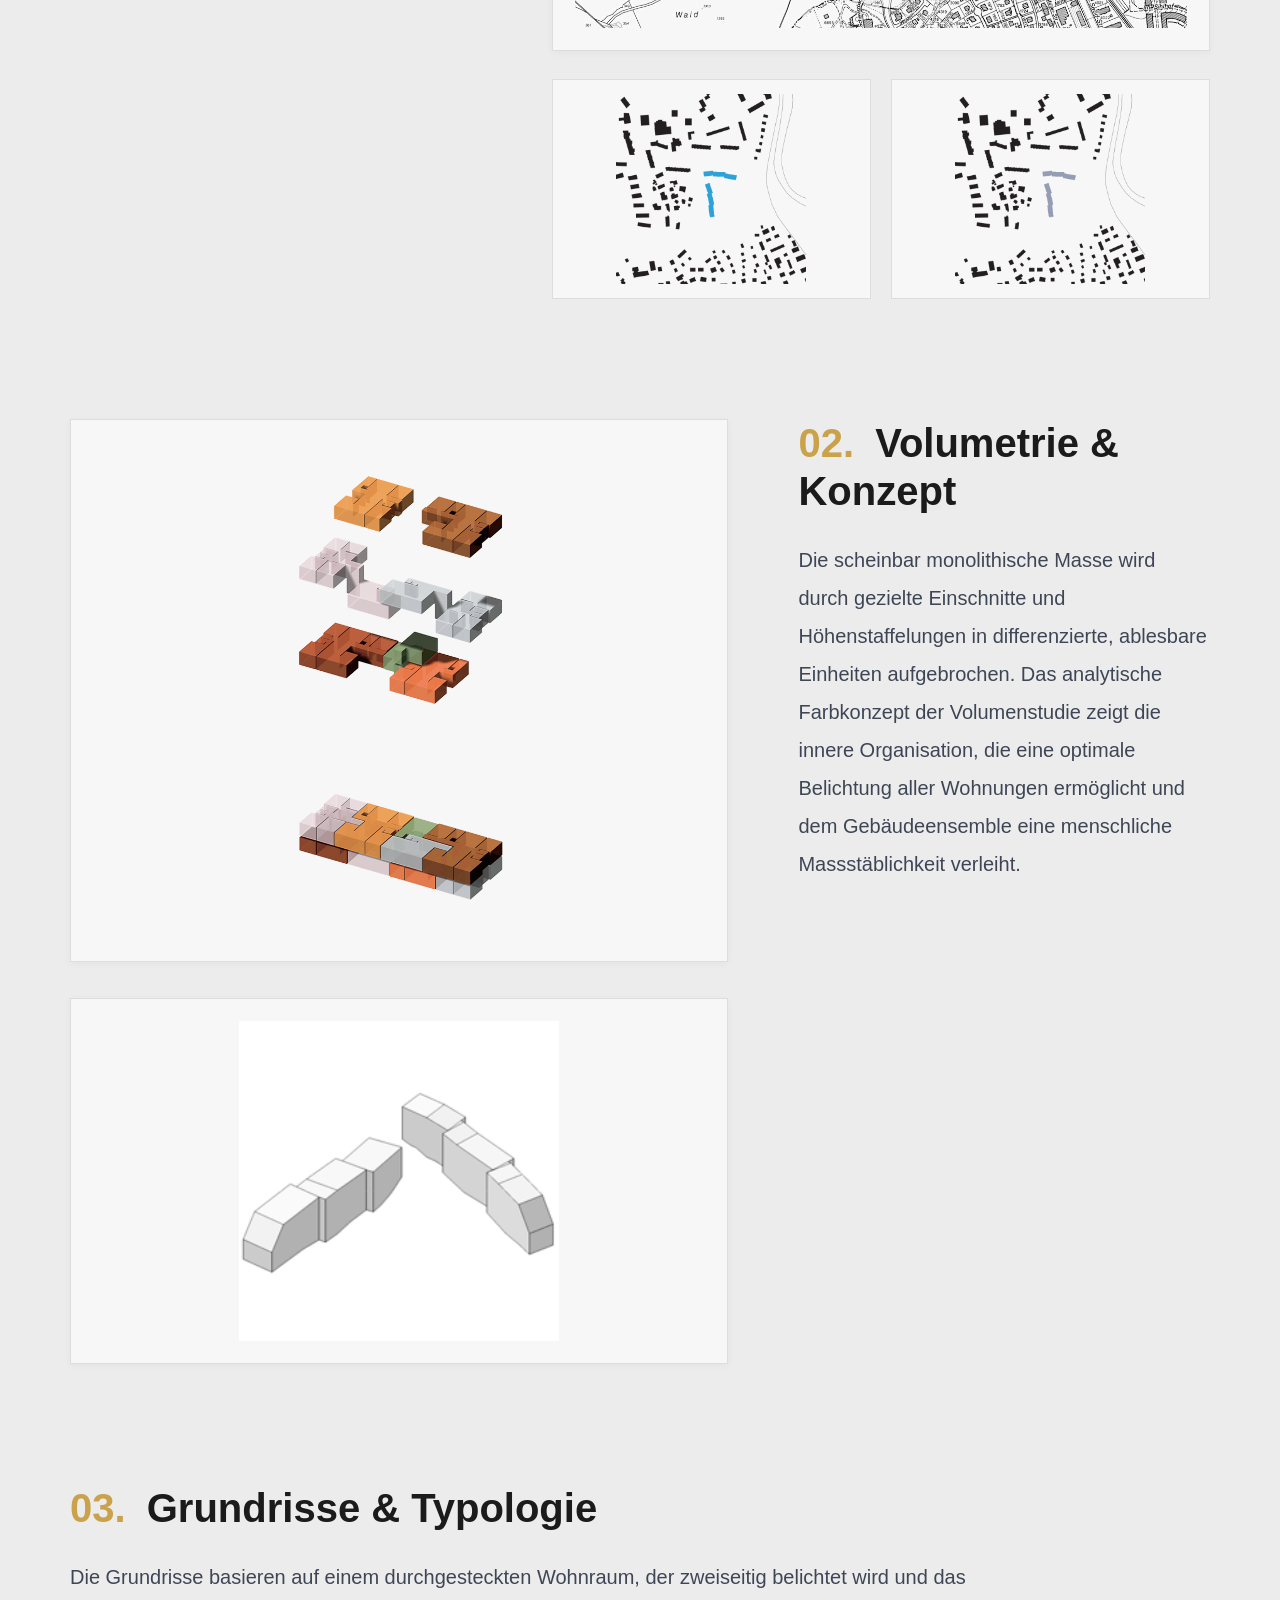
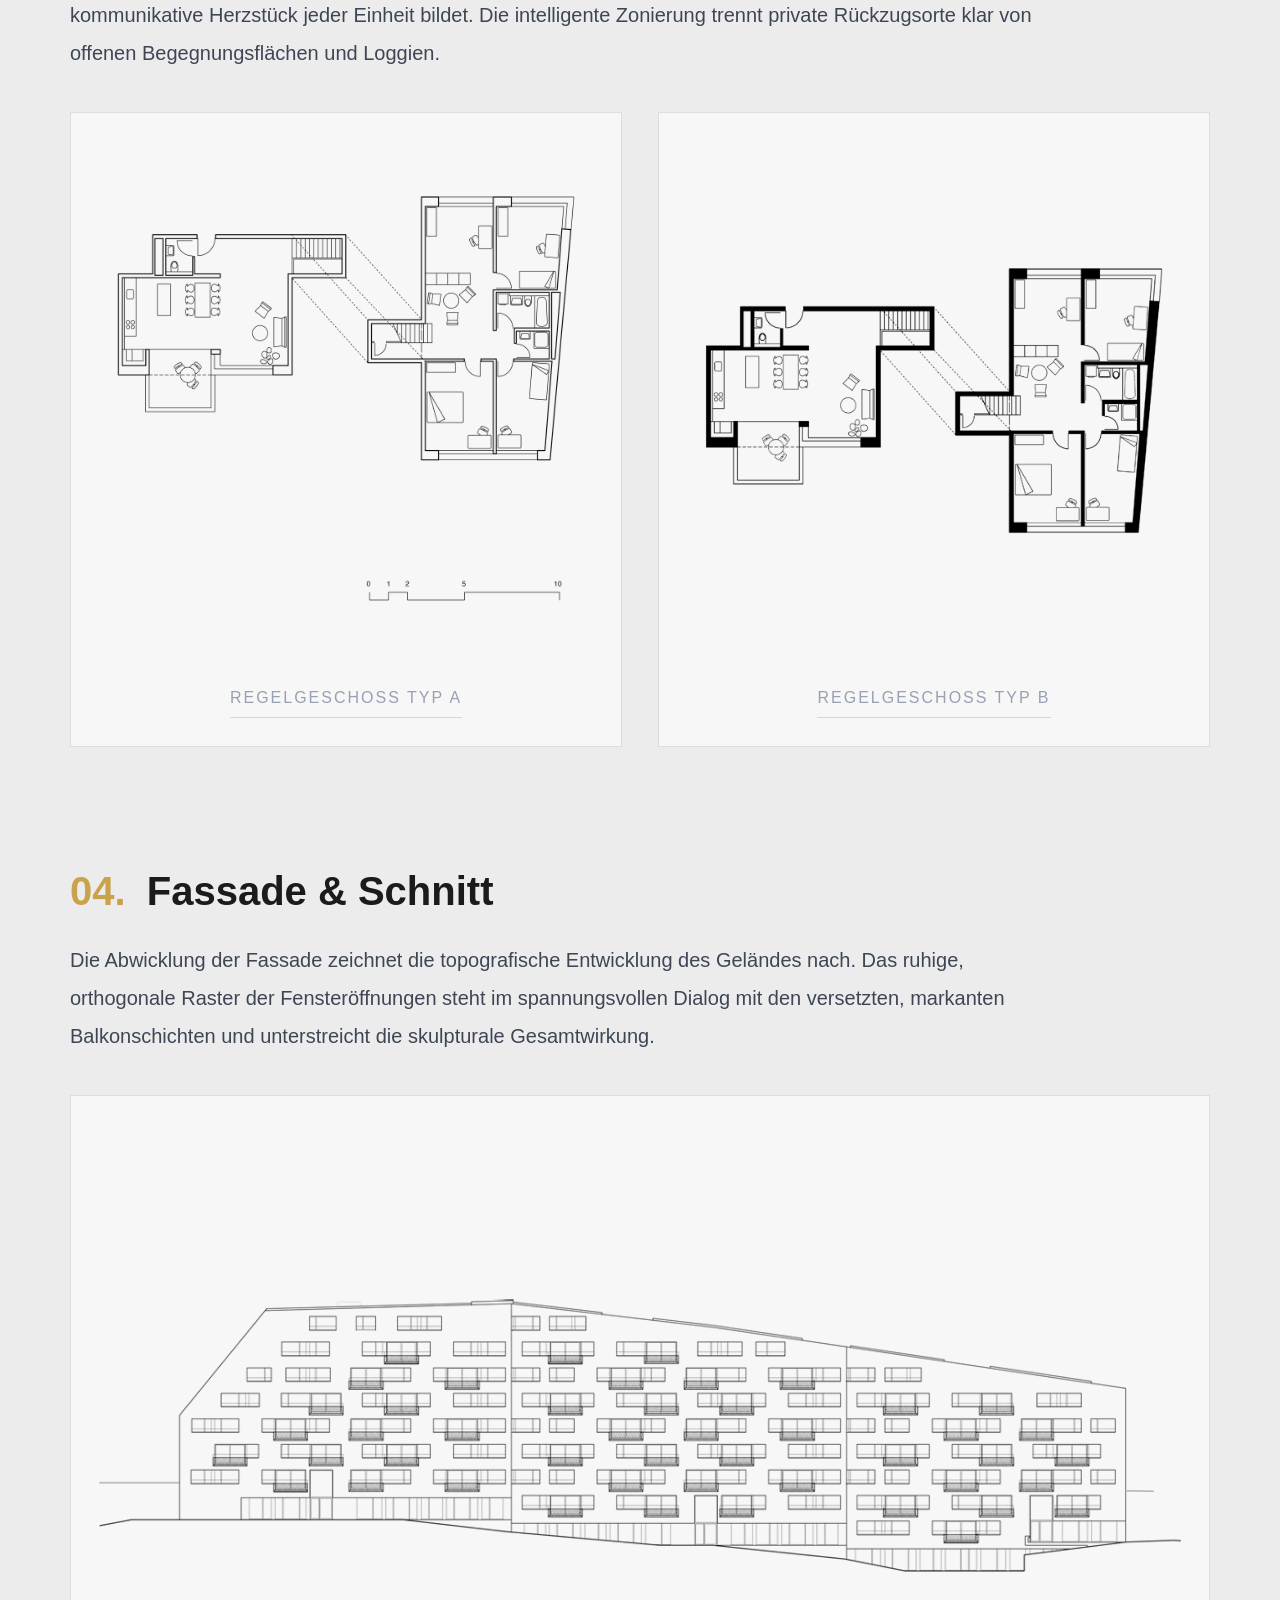
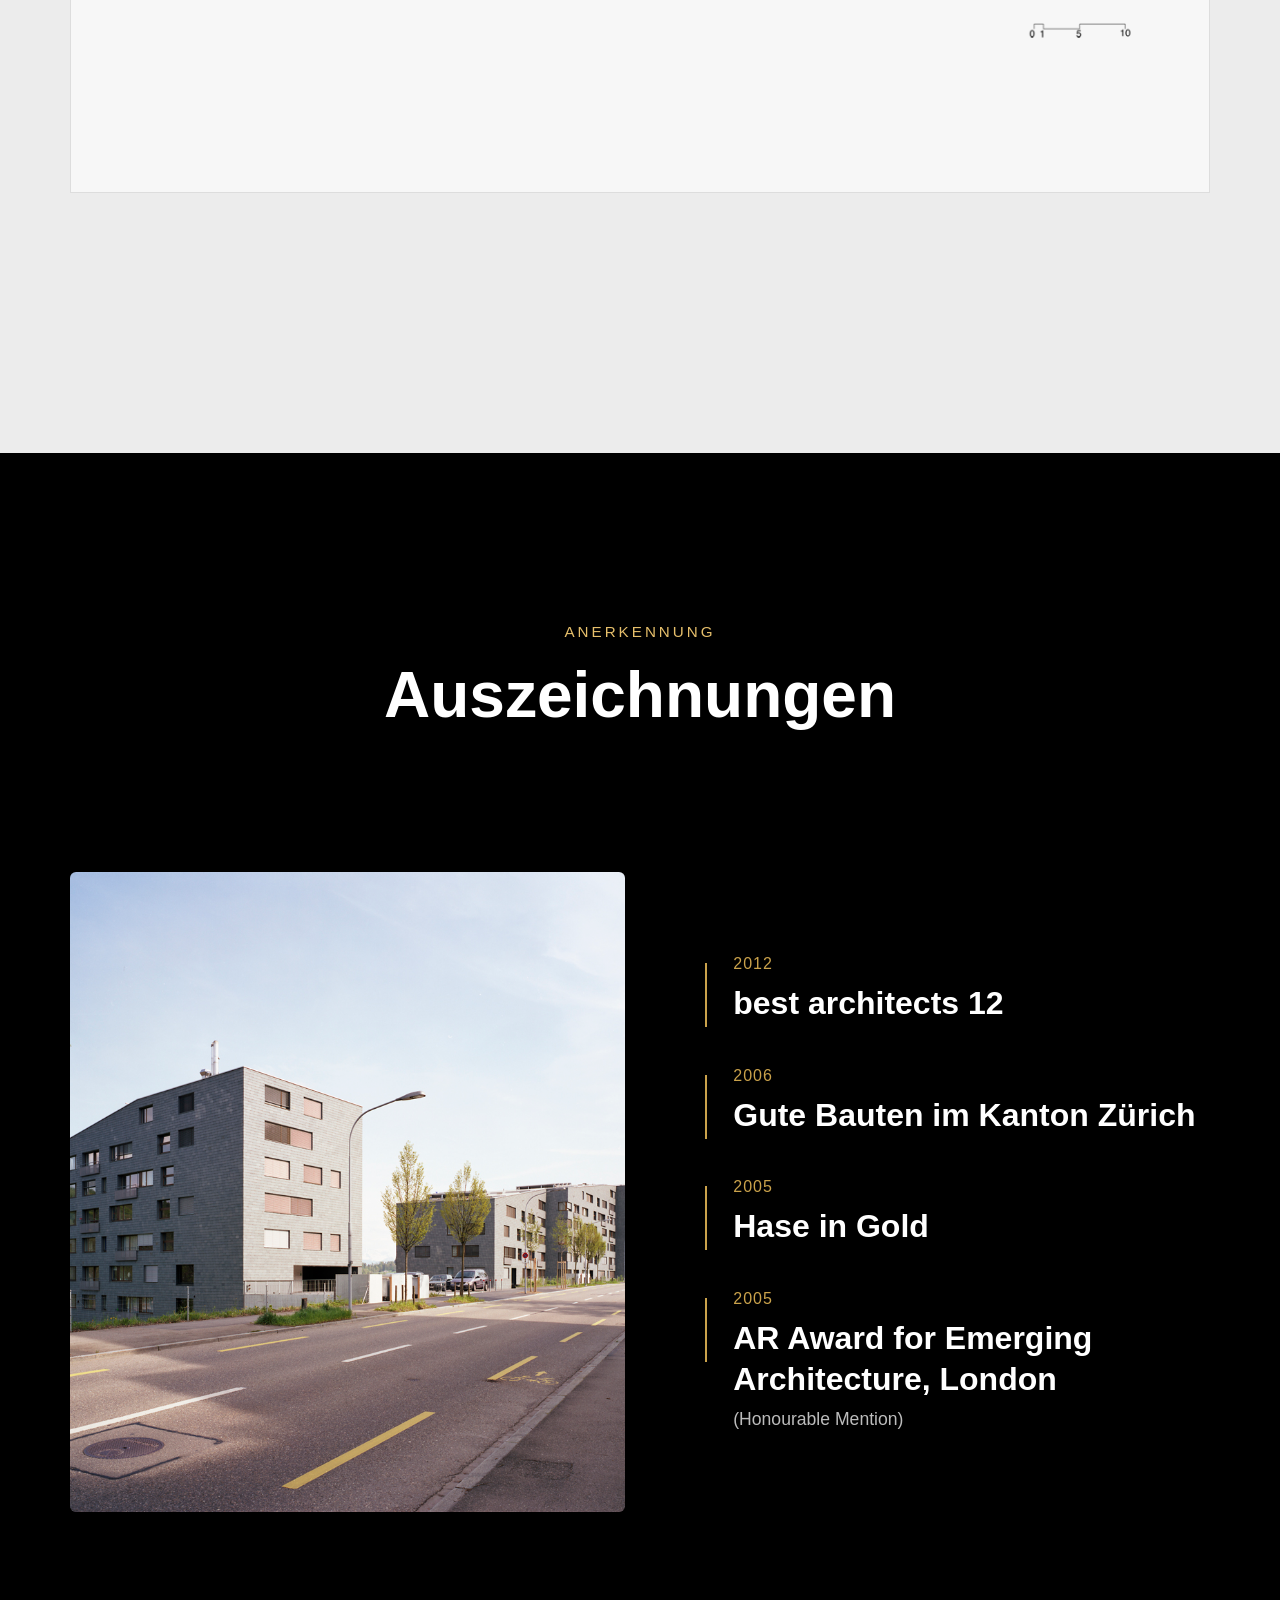
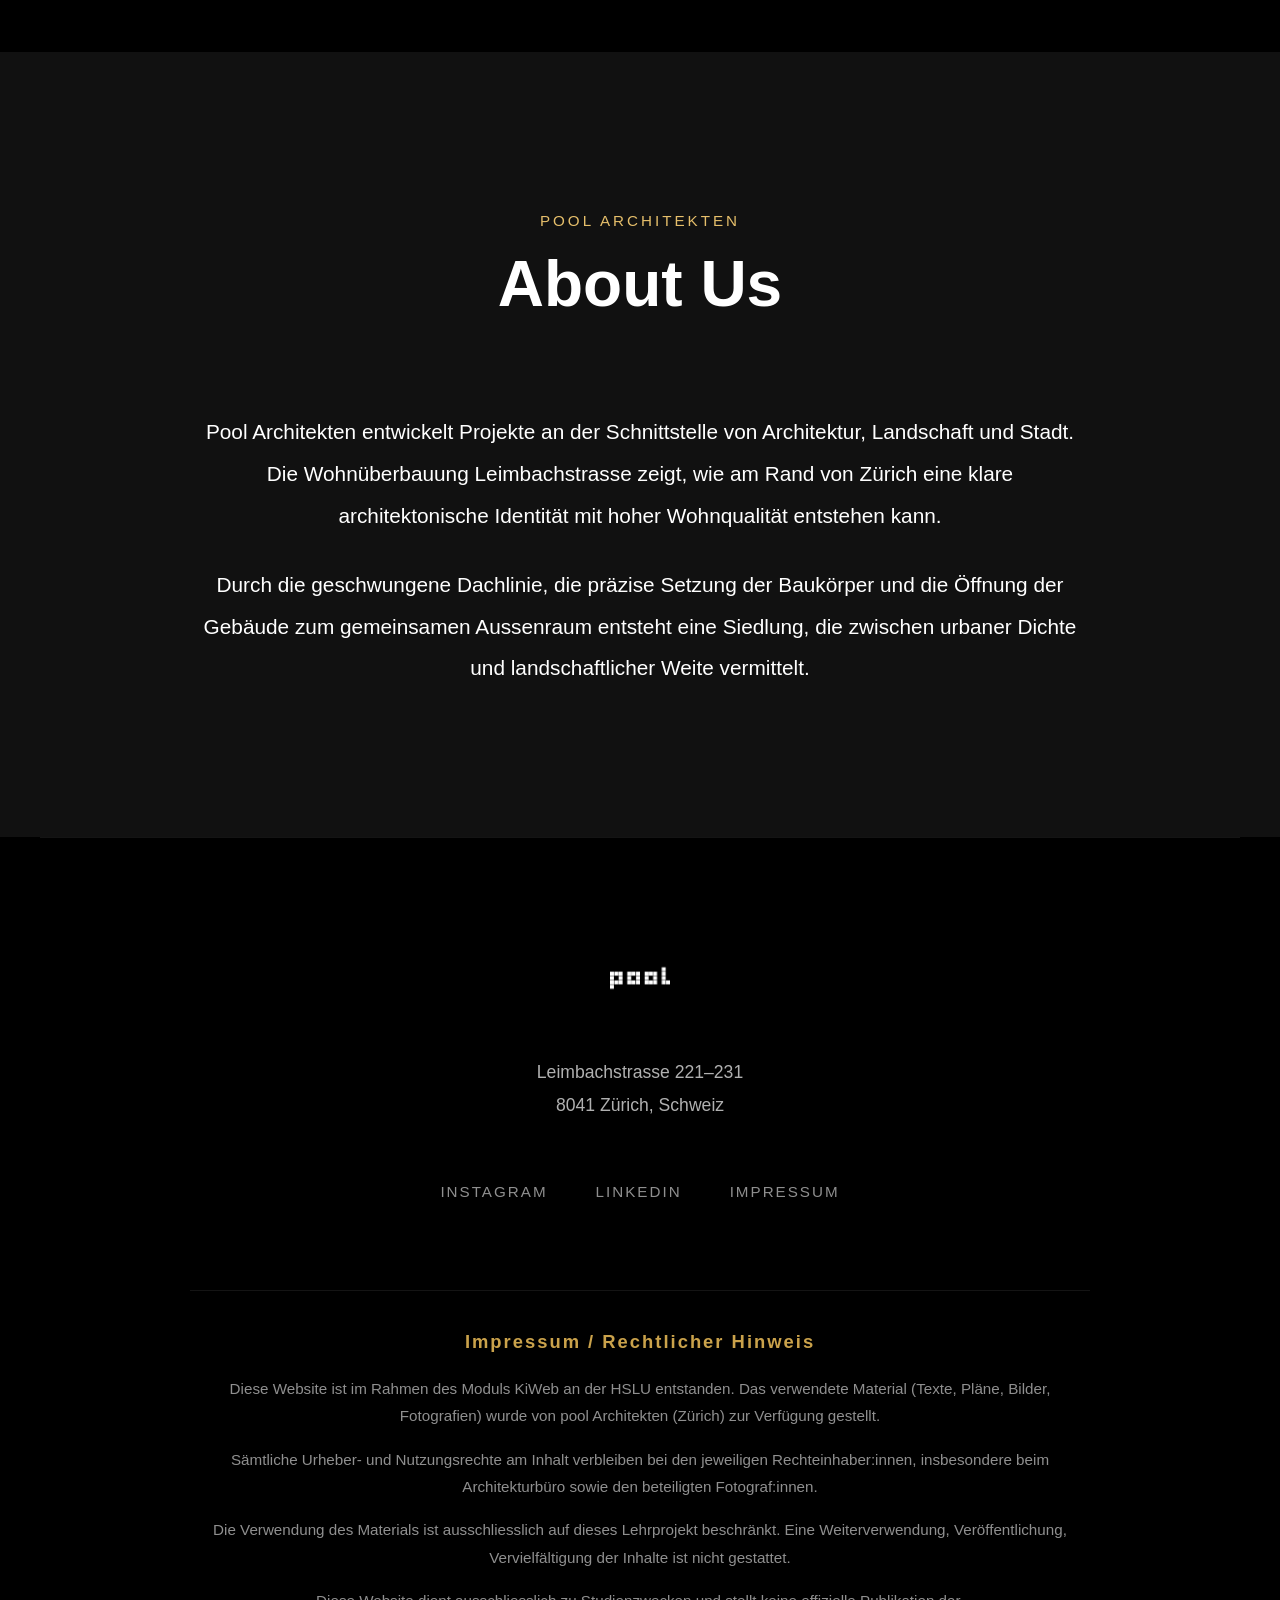
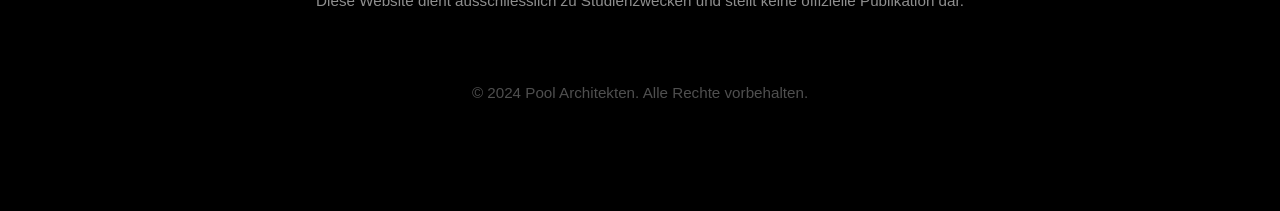
==== commit 02f4aedd: "fix hero text position" ====
--- a/docs/index.html
+++ b/docs/index.html
@@ -22,14 +22,14 @@
   </nav>
 
   <!-- HERO -->
-  <header class="hero" id="top">
-    <div class="overlay"></div>
-    <div class="hero-content">
-      <p class="subtitle">Wohnüberbauung</p>
-      <h1>Leimbachstrasse</h1>
-      <p class="location">Zürich Leimbach</p>
-    </div>
-  </header>
+ <header class="hero" id="top">
+  <div class="overlay"></div>
+  <div class="hero-content">
+    <p class="subtitle">Wohnüberbauung</p>
+    <h1>Leimbachstrasse</h1>
+  </div>
+  <p class="location">Zürich Leimbach</p>
+</header>
 
   <!-- SECCION 1: COLLAGE + TEXTO -->
   <section class="intro-grid" id="projekte">
--- a/docs/styles.css
+++ b/docs/styles.css
@@ -131,15 +131,21 @@
 }
 
 .hero-content {
-  position: relative;
+  position: absolute;
+  top: 50%;
+  left: 50%;
+  transform: translate(-50%, -50%);
   z-index: 2;
   display: flex;
   flex-direction: column;
   align-items: center;
+  justify-content: center;
+  width: 100%;
+  text-align: center;
 }
 
 .subtitle {
-  font-family: Geneva, Verdana, Tahoma, sans-serif;
+  font-family: Georgia, serif;
   font-size: 2.5rem;
   margin-bottom: 18px;
   order: 2;
@@ -148,36 +154,42 @@
   animation: heroTextUp 1s ease forwards;
   animation-delay: 1.2s;
   text-shadow:
-    0 1px 6px rgba(0,0,0,0.2),
+    0 3px 12px rgba(0,0,0,0.55),
     0 0 12px rgba(0,0,0,0.1);
 }
 
 .hero h1 {
-  font-family: Geneva, Verdana, Tahoma, sans-serif;
-  font-size: 6rem;
+  font-family: Georgia, serif;
+  font-size: 5rem;
   font-weight: 700;
-  margin-bottom: 28px;
+  margin-bottom: 10px;
+  text-align: center;
   order: 1;
   opacity: 0;
   transform: translateY(55px);
   animation: heroTextUp 1.1s ease forwards;
   animation-delay: 0.5s;
   text-shadow:
-    0 2px 10px rgba(0,0,0,0.28),
+    0 3px 12px rgba(0,0,0,0.55),
     0 0 18px rgba(0,0,0,0.12);
 }
-
 .location {
-  font-family: Geneva, Verdana, Tahoma, sans-serif;
+  position: absolute;
+  bottom: 32px;
+  left: 0;
+  right: 0;
+  margin: 0 auto;
+  width: fit-content;
+  font-family: Georgia, serif;
   font-size: 1.5rem;
-  order: 4;
+  text-align: center;
+  z-index: 3;
   opacity: 0;
-  transform: translateY(45px);
   animation: heroTextUp 1s ease forwards;
   animation-delay: 1.6s;
   text-shadow:
-    0 1px 6px rgba(0,0,0,0.2),
-    0 0 12px rgba(0,0,0,0.1);
+    0 3px 12px rgba(0,0,0,0.55),
+    0 0 18px rgba(0,0,0,0.12);
 }
 
 /* INTRO GRID */
@@ -681,8 +693,27 @@
     gap: 12px;
   }
 
-  .logo img {
-    height: 42px;
+  .hero {
+    height: 100svh;
+    min-height: 100svh;
+    padding: 140px 16px 36px;
+    background-position: center top;
+    background-size: cover;
+  }
+
+  .hero-content {
+    position: absolute;
+    top: 50%;
+    left: 50%;
+    transform: translate(-50%, -50%);
+    width: 100%;
+    max-width: 100%;
+    padding: 0 6px;
+    display: flex;
+    flex-direction: column;
+    align-items: center;
+    justify-content: center;
+    text-align: center;
   }
 
   .menu {
@@ -703,29 +734,14 @@
     line-height: 1.2;
     padding: 8px 10px;
     border-radius: 999px;
-    background: rgba(0,0,0,0.45);
+    background: rgba(0,0,0,0.35);
     border: 1px solid rgba(255,255,255,0.14);
     border-bottom: none;
     white-space: nowrap;
   }
 
-  .hero {
-    height: 100svh;
-    min-height: 100svh;
-    padding: 140px 16px 36px;
-    background-position: center top;
-    background-size: cover;
-  }
-
-  .hero-content {
-    width: 100%;
-    max-width: 100%;
-    padding: 0 6px;
-    justify-content: flex-start;
-  }
-
   .hero h1 {
-    font-size: 1.95rem;
+    font-size: 2.0rem;
     line-height: 1.08;
     margin-bottom: 12px;
     word-break: normal;
@@ -733,12 +749,24 @@
     max-width: 92%;
   }
 
-  .subtitle,
-  .location {
+  .subtitle {
     font-size: 0.95rem;
     line-height: 1.3;
     text-align: center;
     max-width: 90%;
+  }
+
+  .location {
+    position: absolute;
+    bottom: 28px;
+    left: 0;
+    right: 0;
+    margin: 0 auto;
+    width: fit-content;
+    font-size: 0.95rem;
+    line-height: 1.3;
+    text-align: center;
+    max-width: none;
   }
 
   .intro-grid,
@@ -971,7 +999,7 @@
 
 @media (max-width: 700px) {
   .site-footer {
-    padding: 0 24px 80px;
+    padding: 0 20px 80px;
   }
 
   .footer-divider {
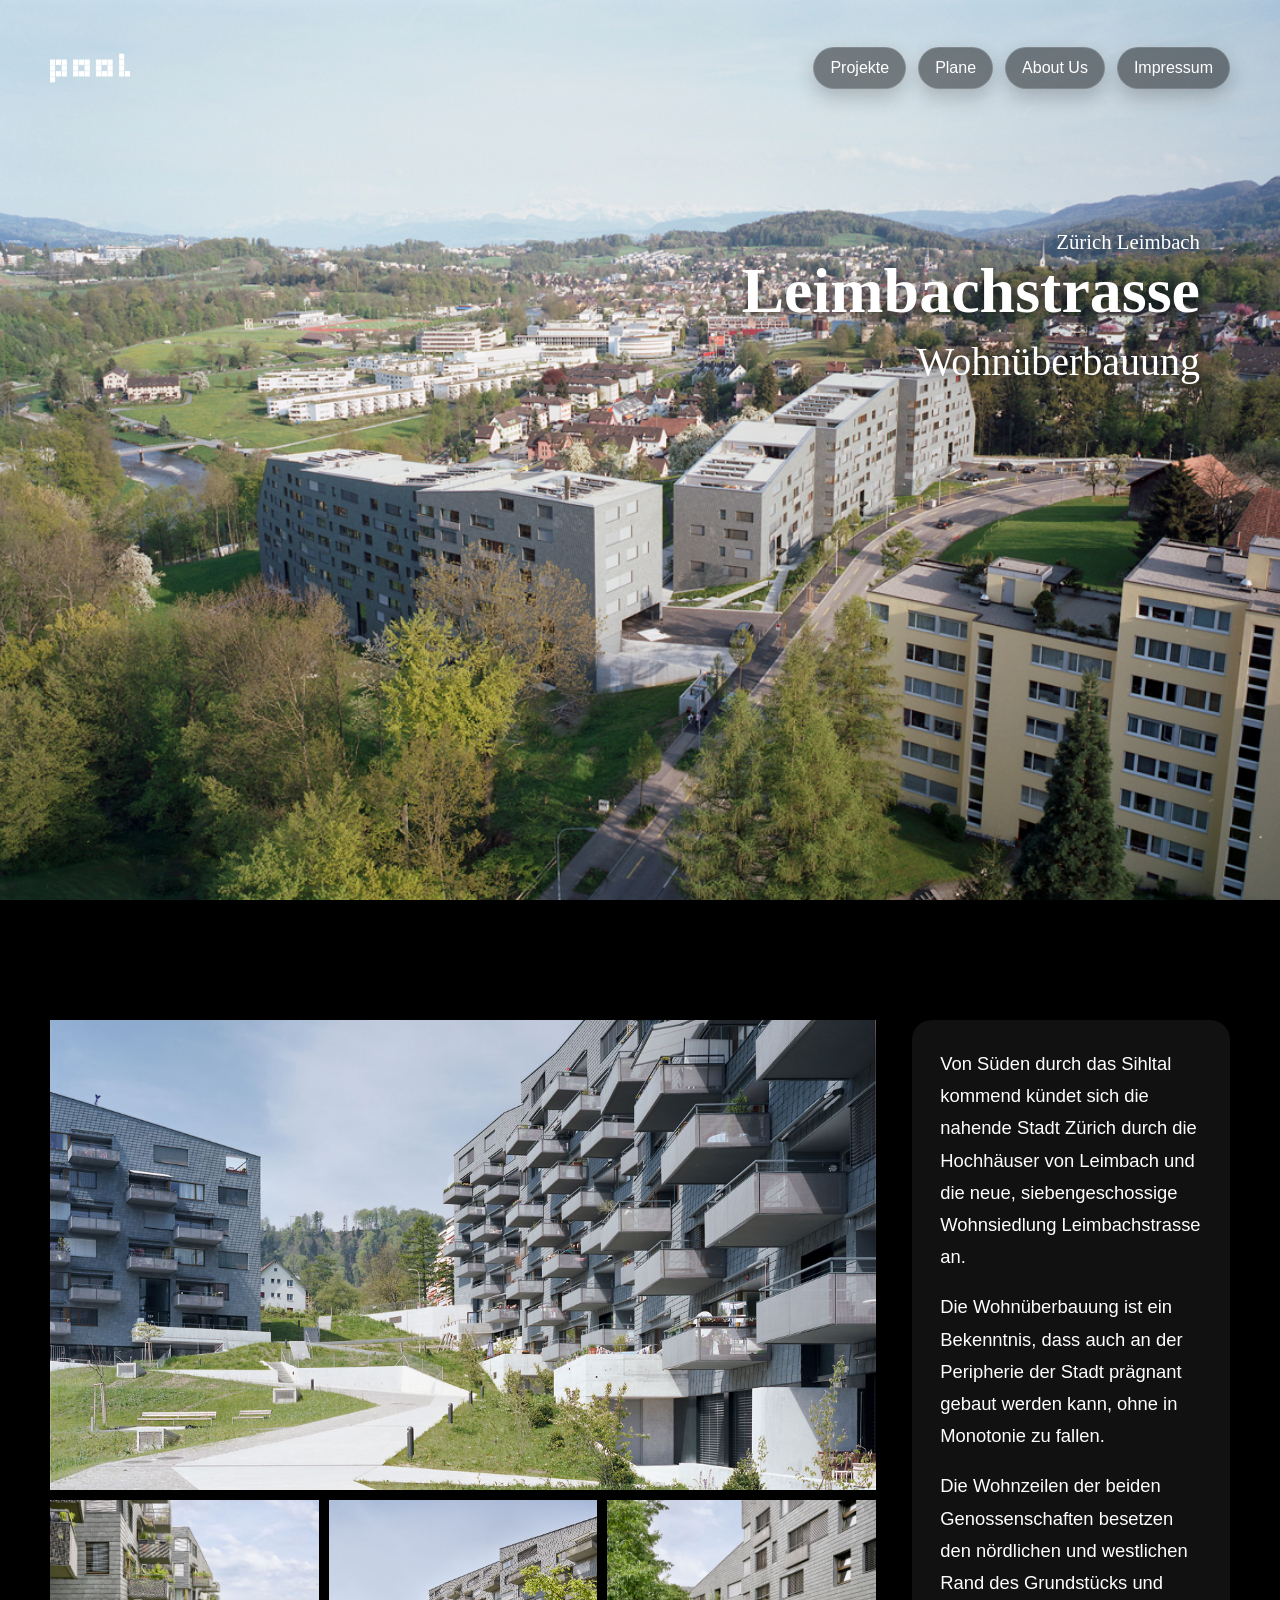
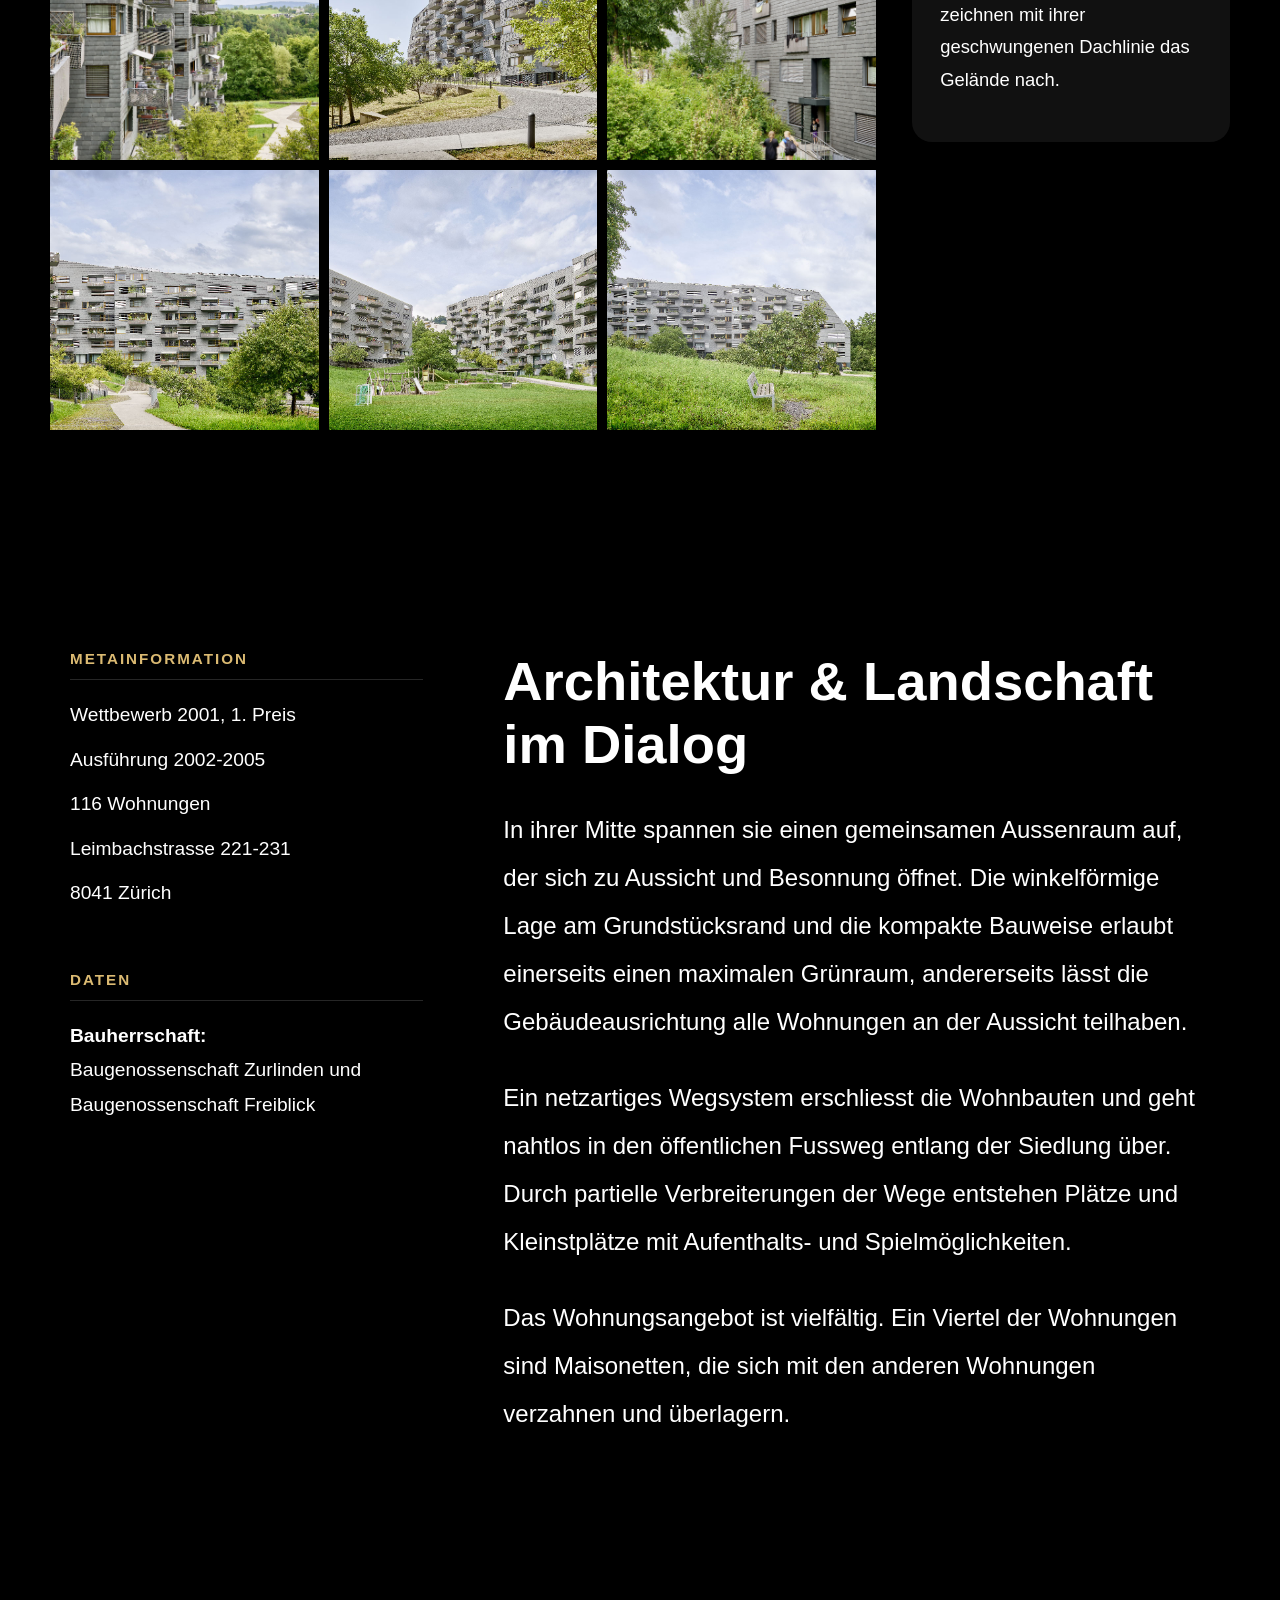
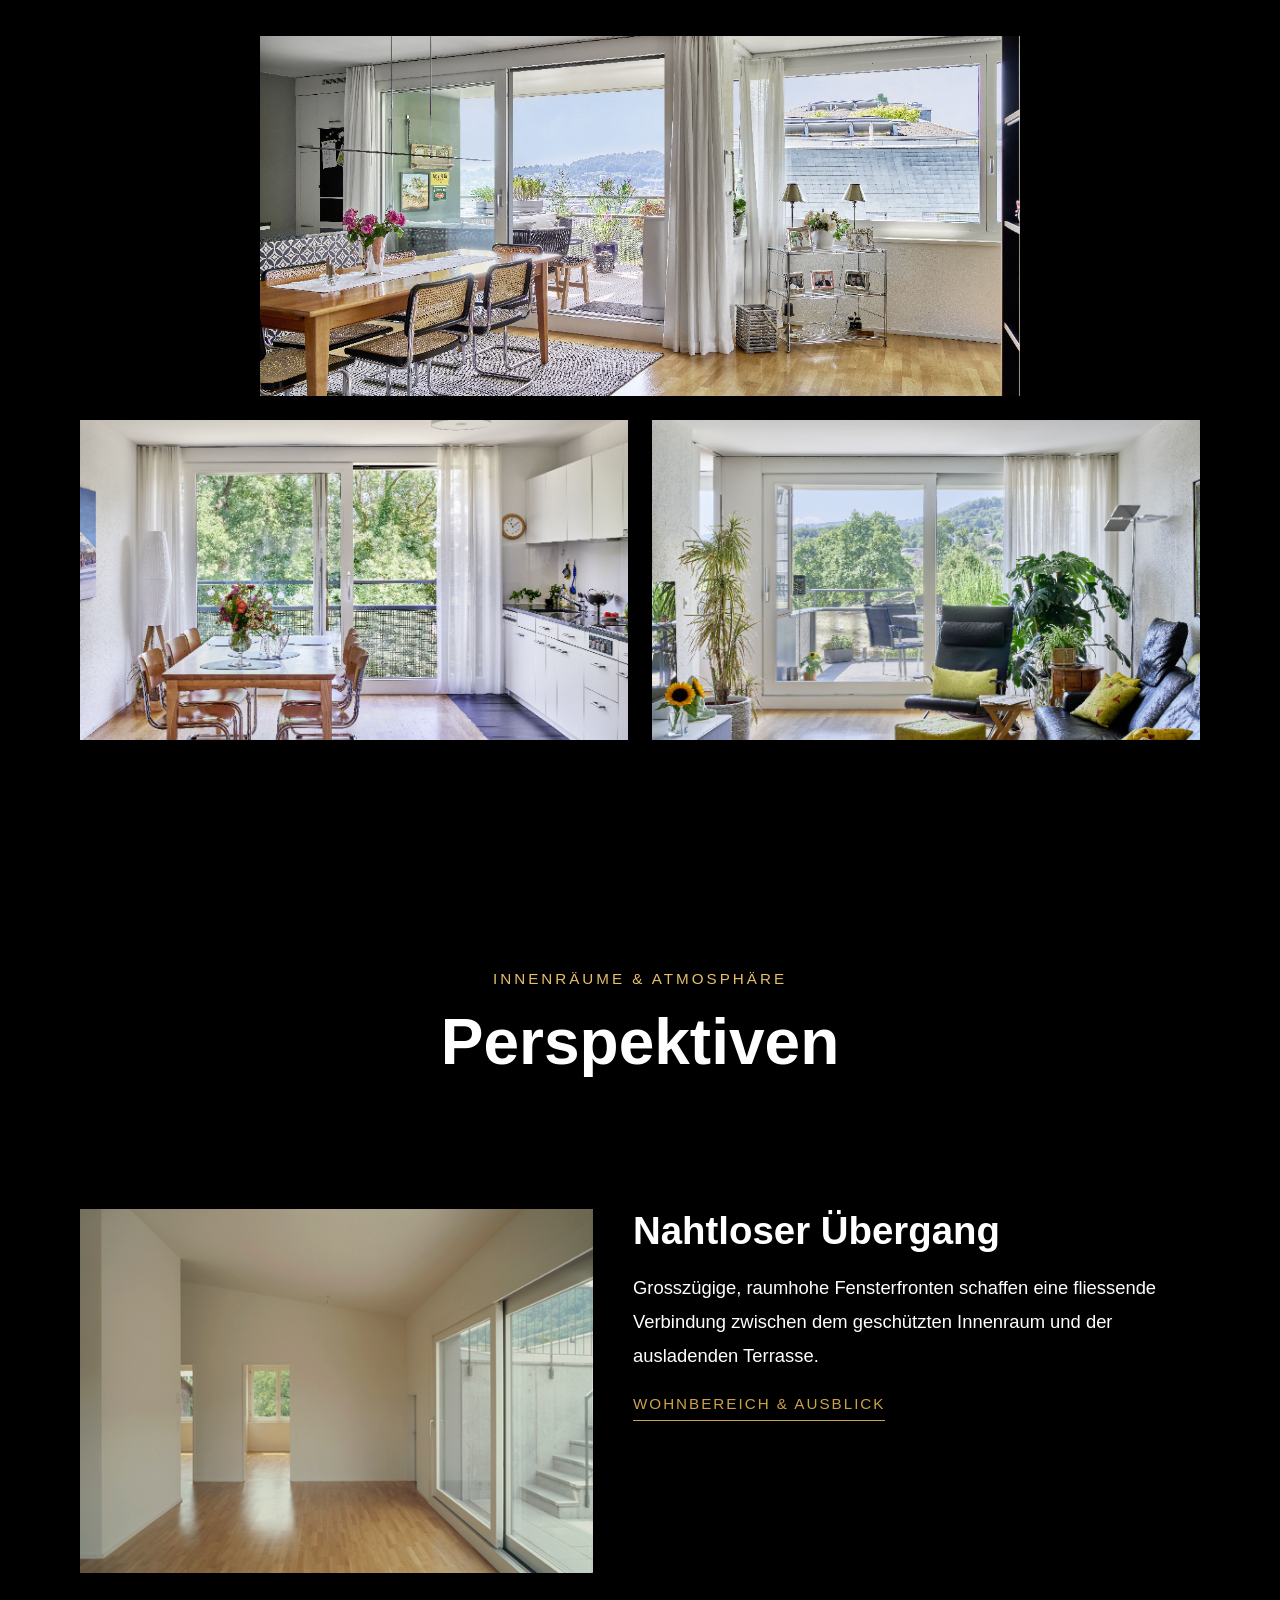
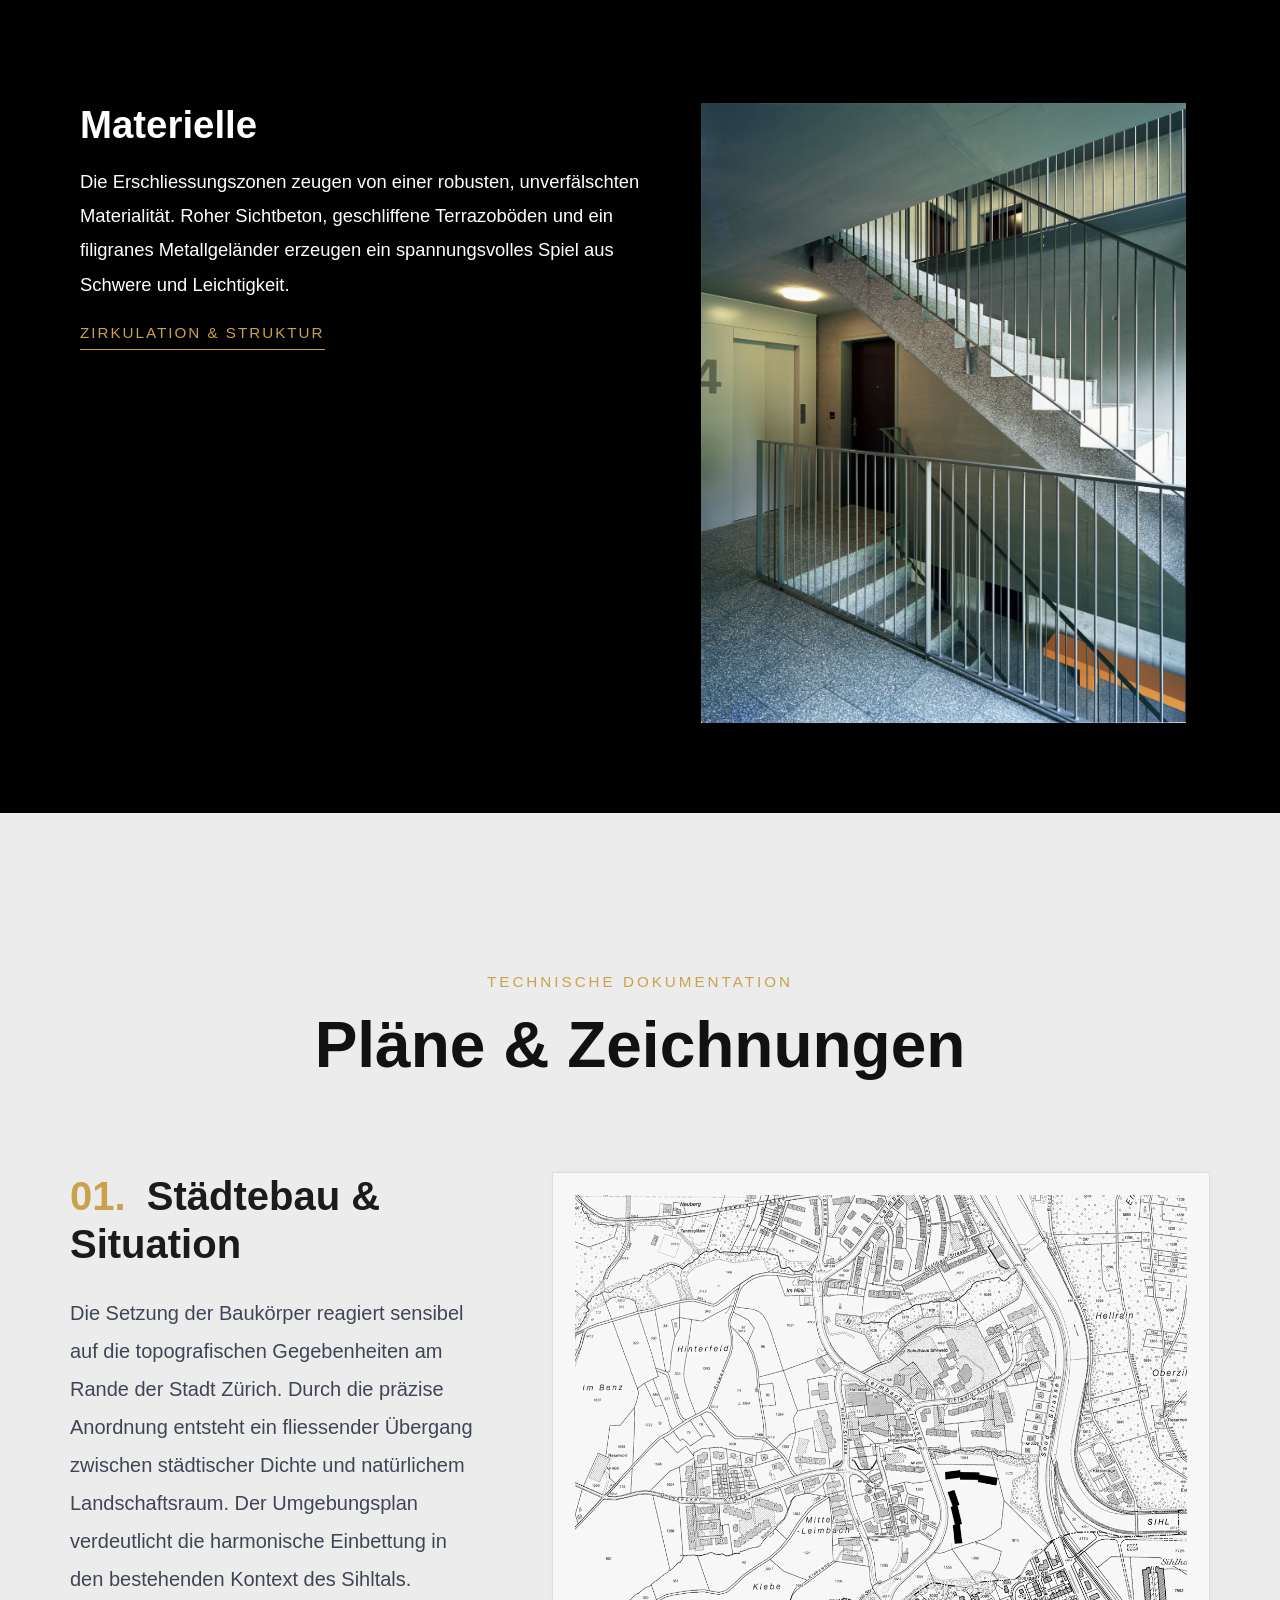
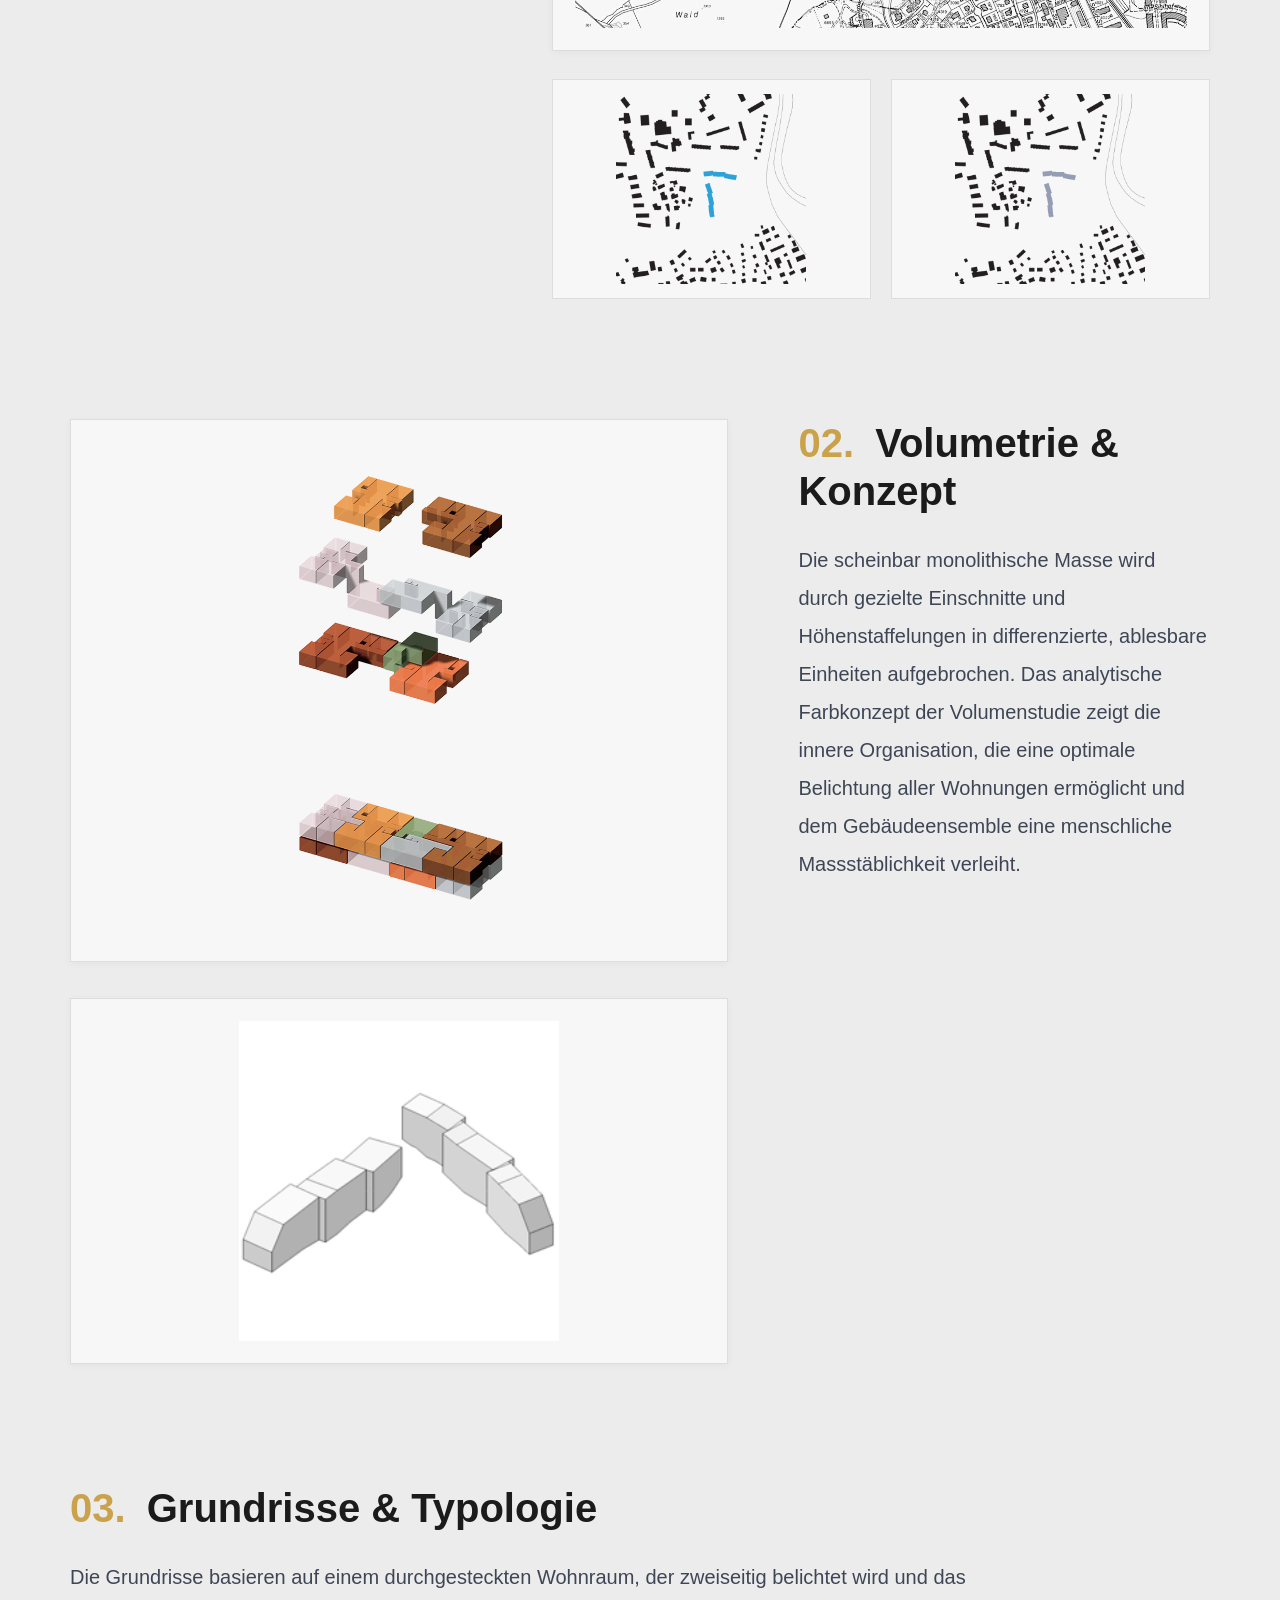
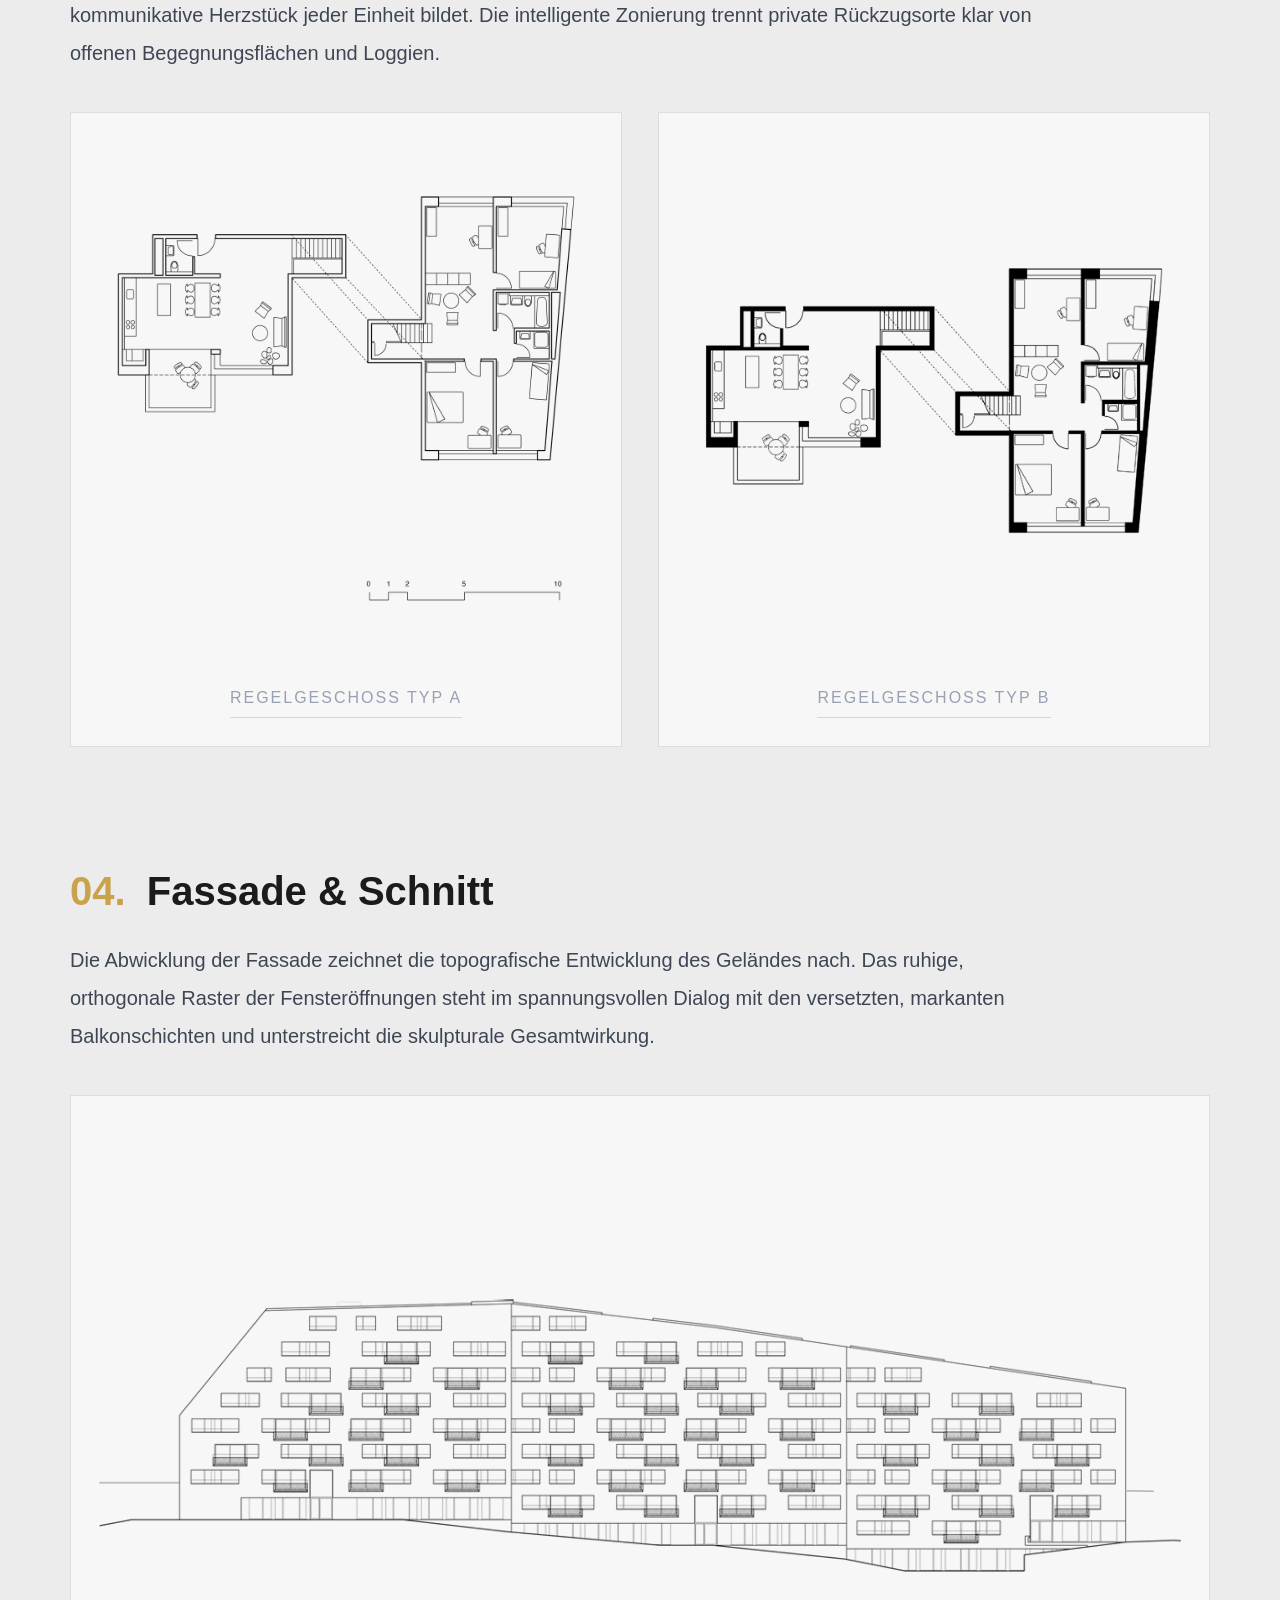
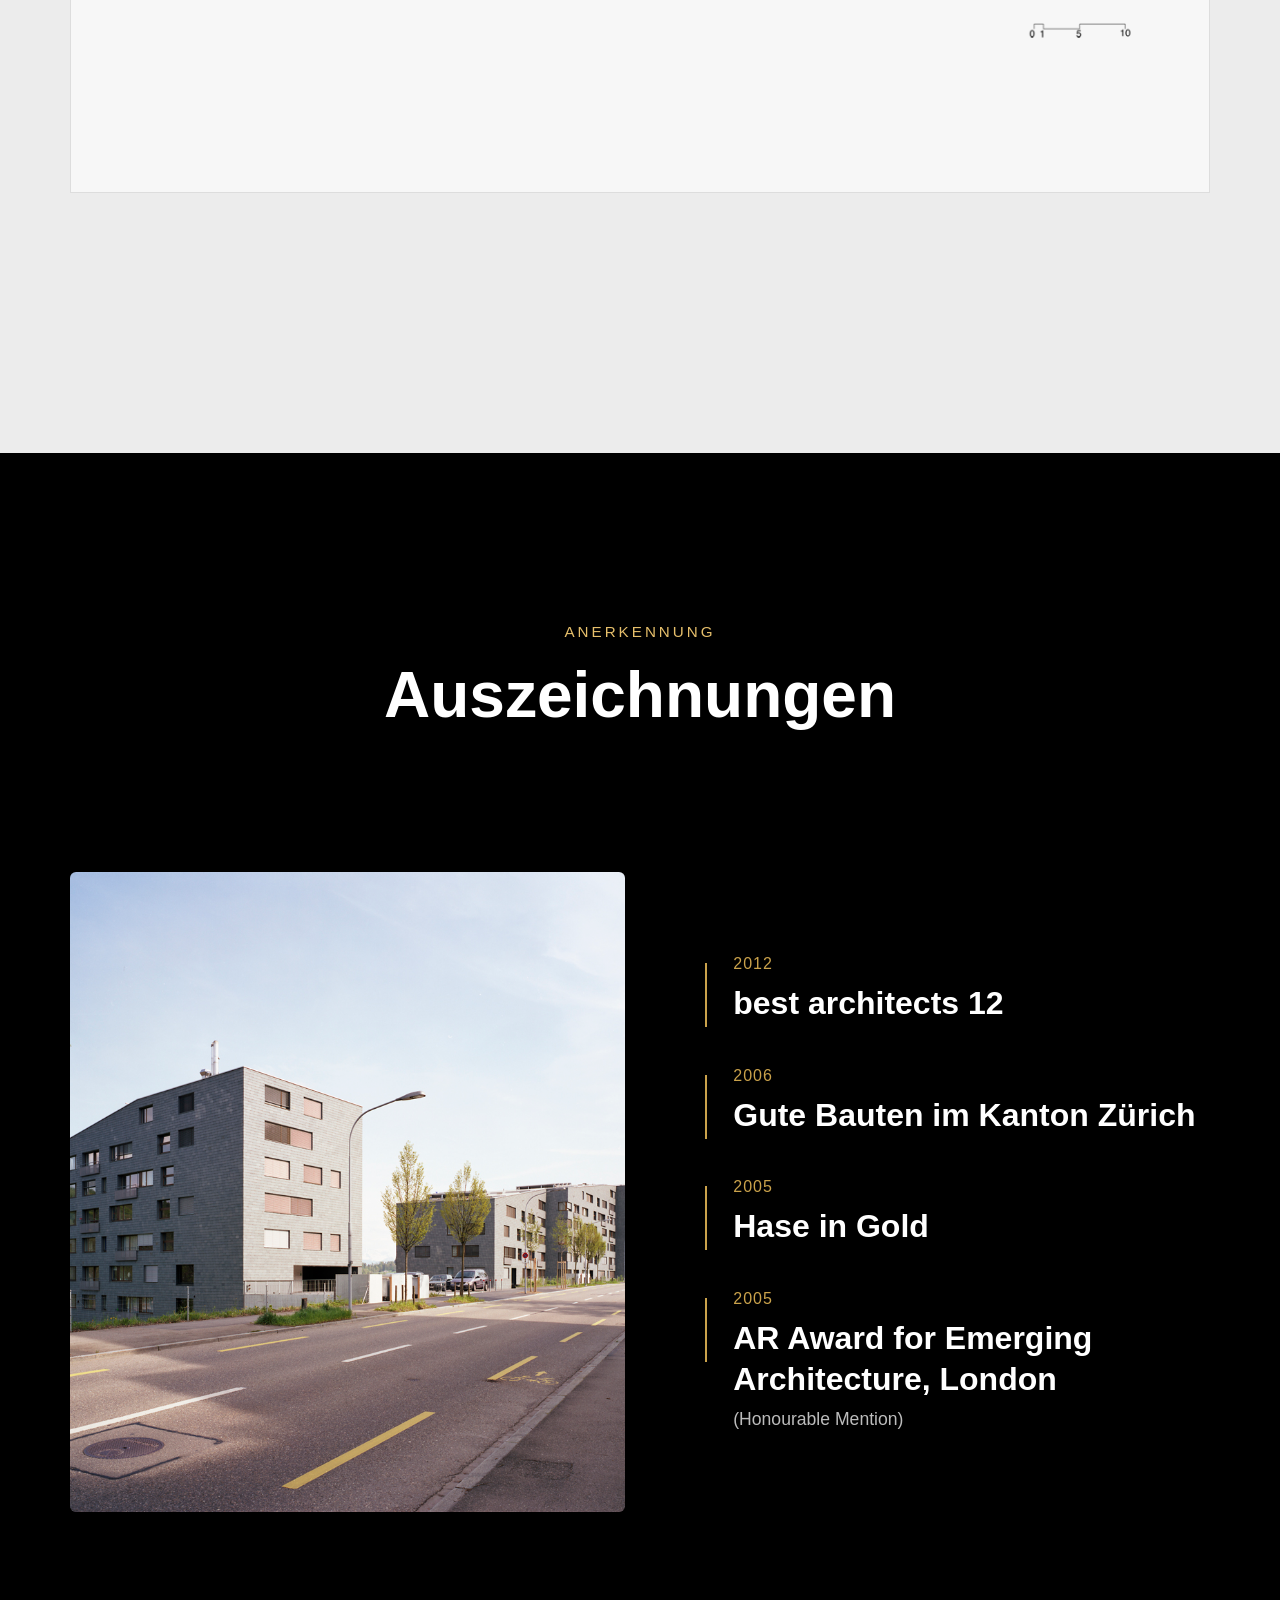
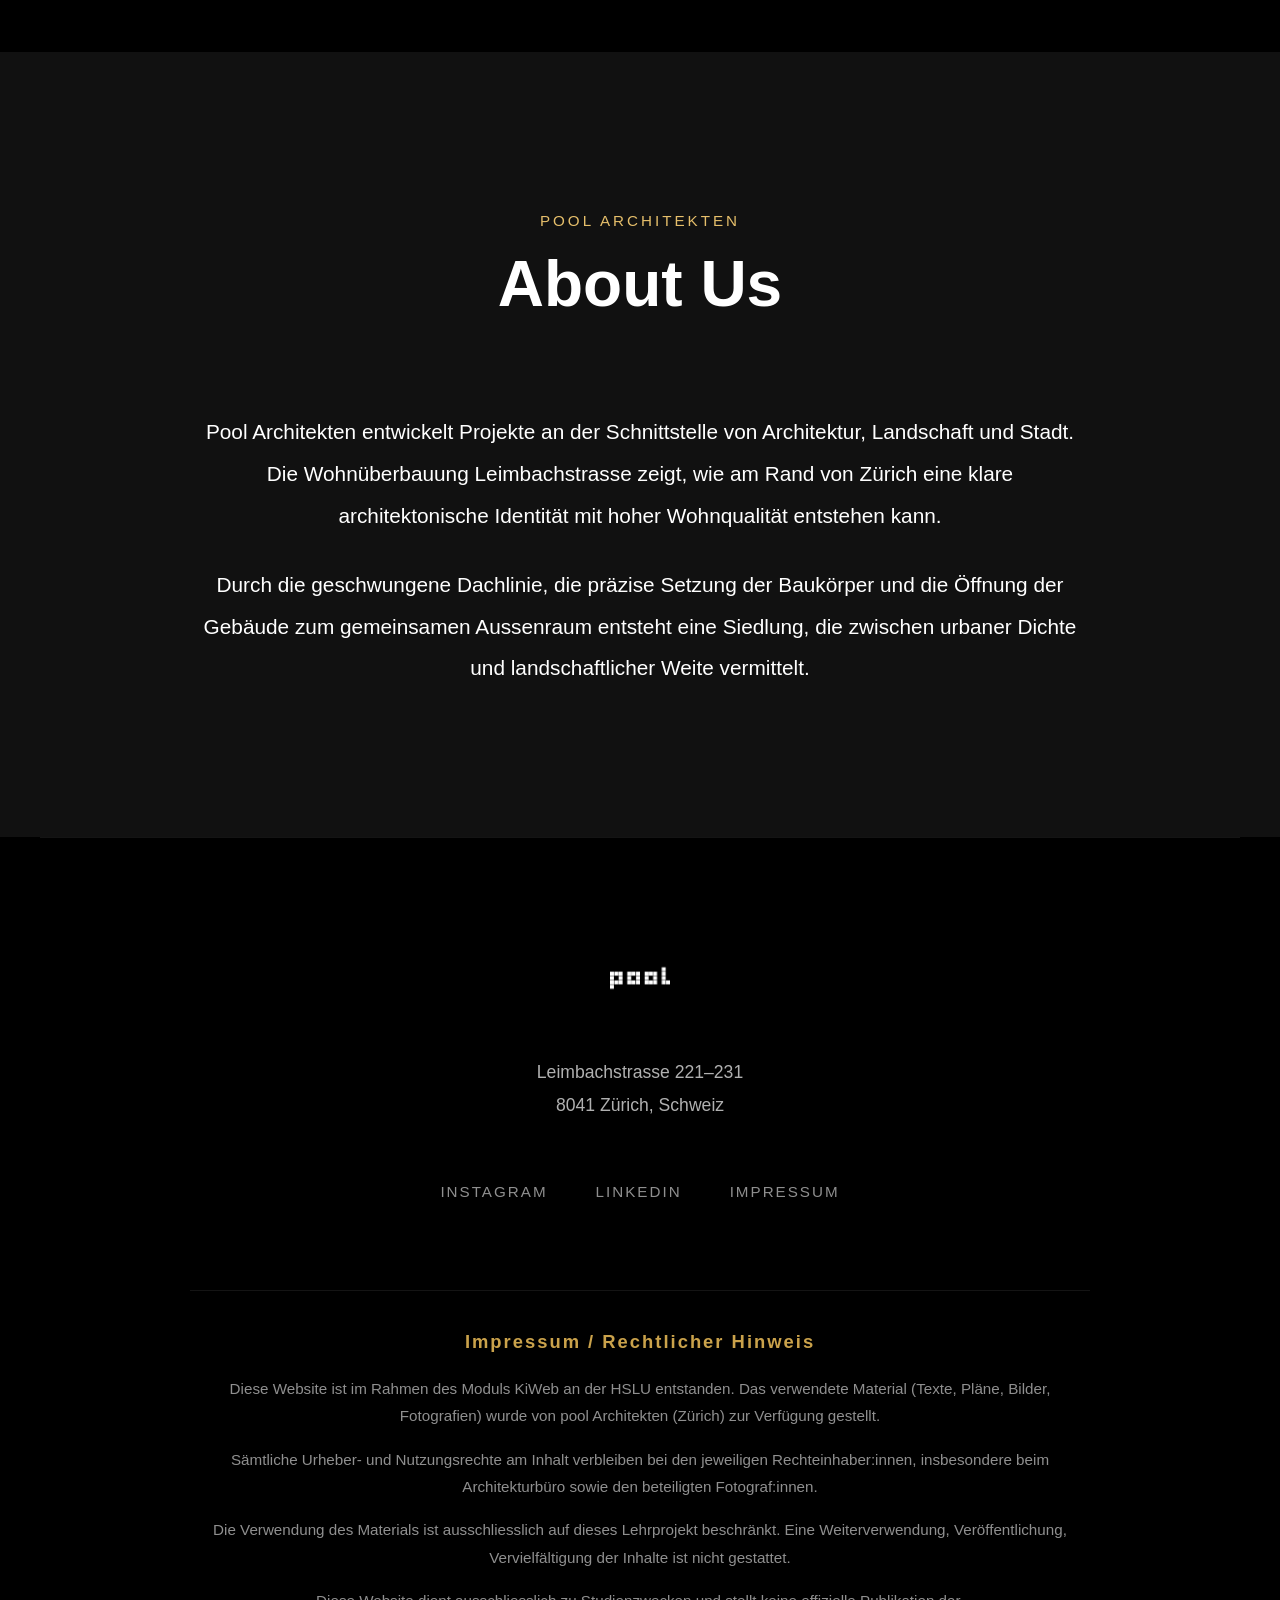
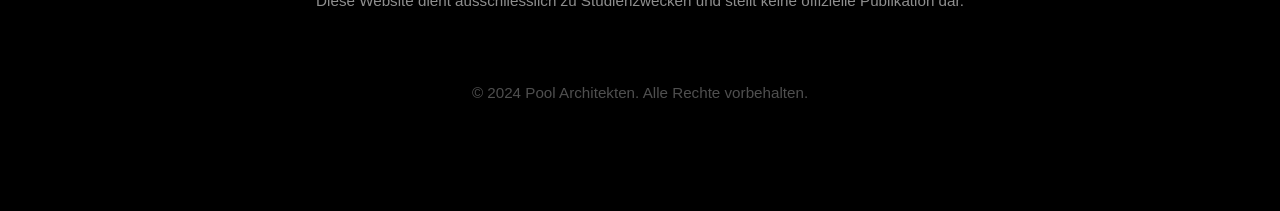
==== commit 7aa8bc11: "update hero layout" ====
--- a/docs/index.html
+++ b/docs/index.html
@@ -22,14 +22,14 @@
   </nav>
 
   <!-- HERO -->
- <header class="hero" id="top">
-  <div class="overlay"></div>
-  <div class="hero-content">
-    <p class="subtitle">Wohnüberbauung</p>
-    <h1>Leimbachstrasse</h1>
-  </div>
-  <p class="location">Zürich Leimbach</p>
-</header>
+  <header class="hero" id="top">
+    <div class="overlay"></div>
+    <div class="hero-content">
+      <p class="subtitle">Wohnüberbauung</p>
+      <h1>Leimbachstrasse</h1>
+      <p class="location">Zürich Leimbach</p>
+    </div>
+  </header>
 
   <!-- SECCION 1: COLLAGE + TEXTO -->
   <section class="intro-grid" id="projekte">
--- a/docs/styles.css
+++ b/docs/styles.css
@@ -132,16 +132,14 @@
 
 .hero-content {
   position: absolute;
-  top: 50%;
-  left: 50%;
-  transform: translate(-50%, -50%);
+  top: 31%;
+  right: 80px;
+  transform: translateY(-31%);
   z-index: 2;
   display: flex;
   flex-direction: column;
-  align-items: center;
-  justify-content: center;
-  width: 100%;
-  text-align: center;
+  align-items: flex-end;
+  text-align: right;
 }
 
 .subtitle {
@@ -153,6 +151,7 @@
   transform: translateY(45px);
   animation: heroTextUp 1s ease forwards;
   animation-delay: 1.2s;
+  text-align: right;
   text-shadow:
     0 3px 12px rgba(0,0,0,0.55),
     0 0 12px rgba(0,0,0,0.1);
@@ -160,10 +159,10 @@
 
 .hero h1 {
   font-family: Georgia, serif;
-  font-size: 5rem;
+  font-size: 4rem;
   font-weight: 700;
   margin-bottom: 10px;
-  text-align: center;
+  text-align: right;
   order: 1;
   opacity: 0;
   transform: translateY(55px);
@@ -173,17 +172,14 @@
     0 3px 12px rgba(0,0,0,0.55),
     0 0 18px rgba(0,0,0,0.12);
 }
+
 .location {
-  position: absolute;
-  bottom: 32px;
-  left: 0;
-  right: 0;
-  margin: 0 auto;
-  width: fit-content;
+  margin-top: 6px;
+  white-space: nowrap;
   font-family: Georgia, serif;
-  font-size: 1.5rem;
-  text-align: center;
-  z-index: 3;
+  font-size: 1.3rem;
+  text-align: right;
+  align-self: flex-end;
   opacity: 0;
   animation: heroTextUp 1s ease forwards;
   animation-delay: 1.6s;
@@ -659,12 +655,15 @@
   }
 
   .hero h1 {
-    font-size: 3.4rem;
-  }
-
-  .subtitle,
+    font-size: 3rem;
+  }
+
+  .subtitle {
+    font-size: 1.4rem;
+  }
+
   .location {
-    font-size: 1.4rem;
+    font-size: 1.1rem;
   }
 
   .double-plan-gallery {
@@ -703,17 +702,18 @@
 
   .hero-content {
     position: absolute;
-    top: 50%;
-    left: 50%;
-    transform: translate(-50%, -50%);
-    width: 100%;
-    max-width: 100%;
-    padding: 0 6px;
+    top: 30%;
+    right: 18px;
+    left: auto;
+    transform: translateY(-36%);
+    width: auto;
+    max-width: calc(100% - 36px);
+    padding: 0;
     display: flex;
     flex-direction: column;
-    align-items: center;
+    align-items: flex-end;
     justify-content: center;
-    text-align: center;
+    text-align: right;
   }
 
   .menu {
@@ -741,31 +741,30 @@
   }
 
   .hero h1 {
-    font-size: 2.0rem;
-    line-height: 1.08;
+    font-size: 2.15rem;
+    line-height: 1.05;
     margin-bottom: 12px;
+    text-align: right;
+    white-space: nowrap;
     word-break: normal;
-    overflow-wrap: break-word;
-    max-width: 92%;
+    overflow-wrap: normal;
+    max-width: none;
   }
 
   .subtitle {
     font-size: 0.95rem;
     line-height: 1.3;
-    text-align: center;
+    text-align: right;
     max-width: 90%;
+    align-self: flex-end;
   }
 
   .location {
-    position: absolute;
-    bottom: 28px;
-    left: 0;
-    right: 0;
-    margin: 0 auto;
-    width: fit-content;
+    white-space: nowrap;
     font-size: 0.95rem;
     line-height: 1.3;
-    text-align: center;
+    text-align: right;
+    align-self: flex-end;
     max-width: none;
   }
 
@@ -1299,4 +1298,4 @@
   .gallery-hint {
     font-size: 0.75rem;
   }
-}+}
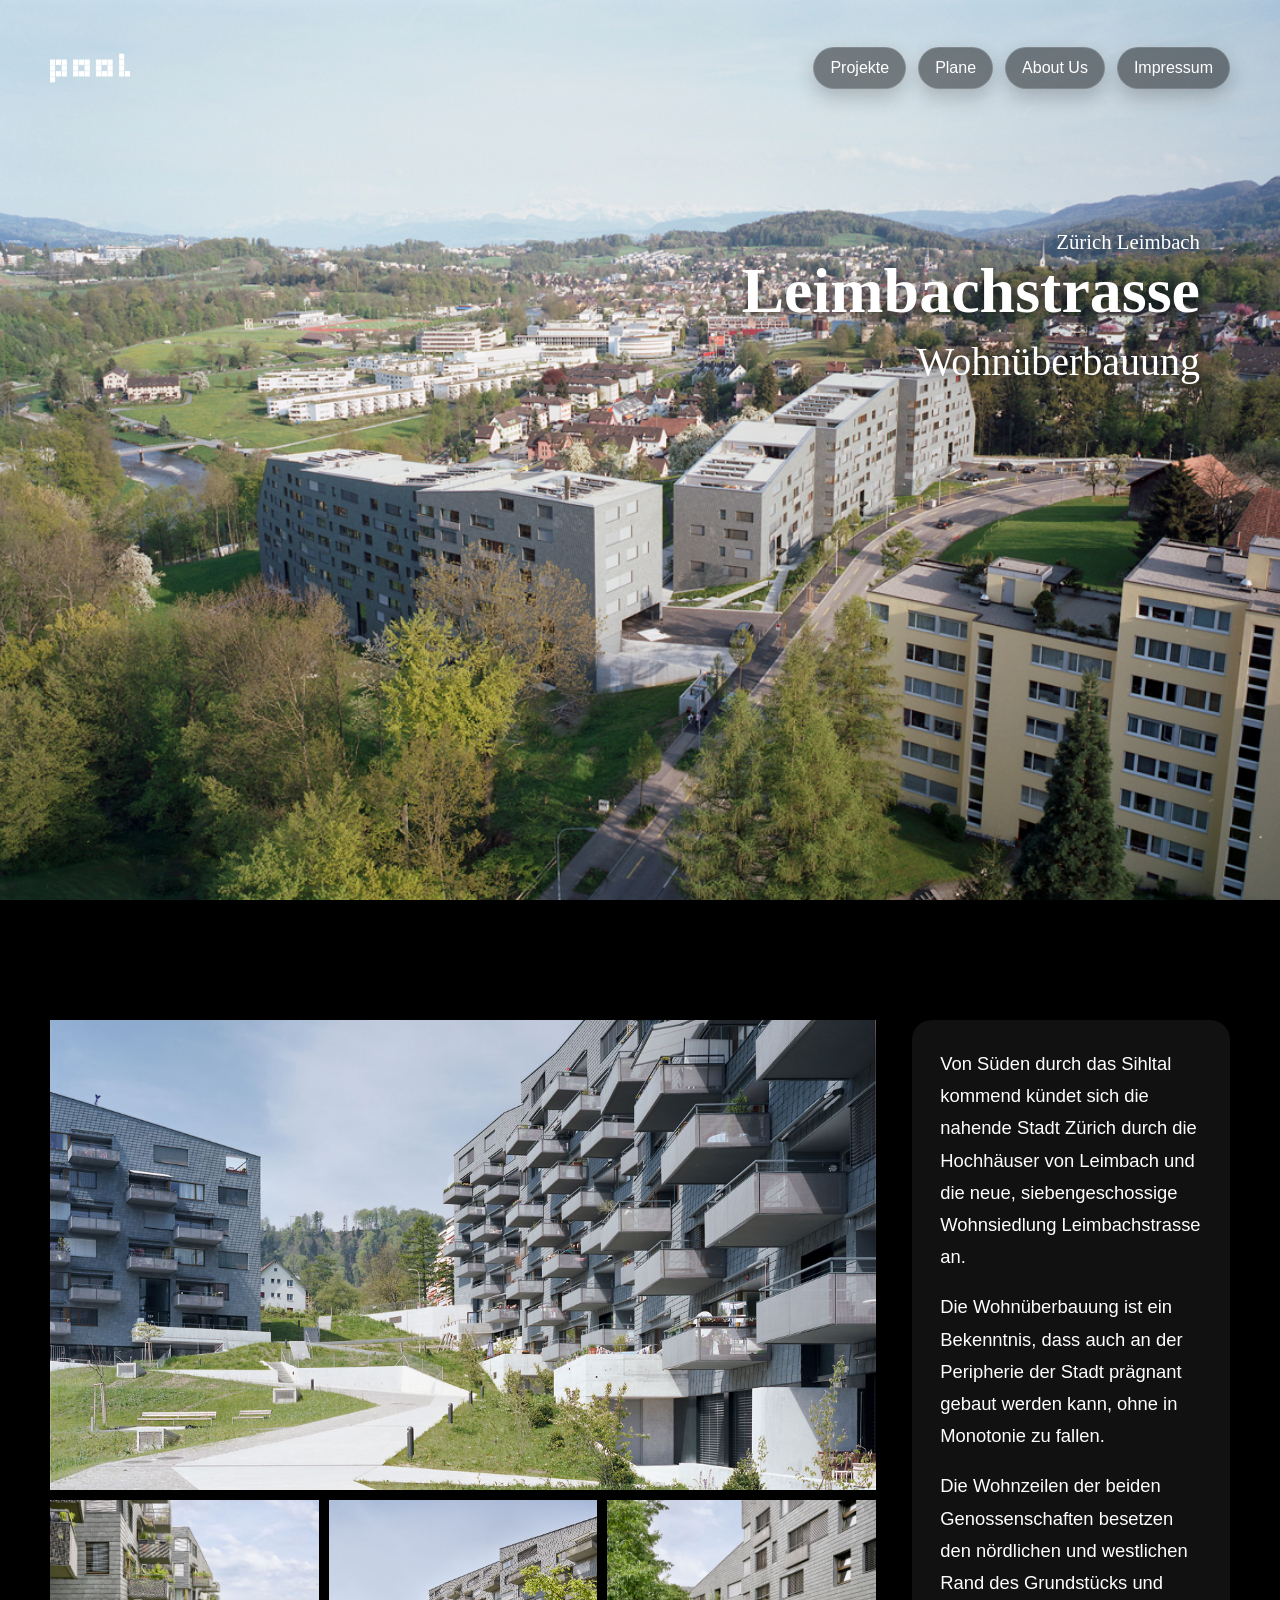
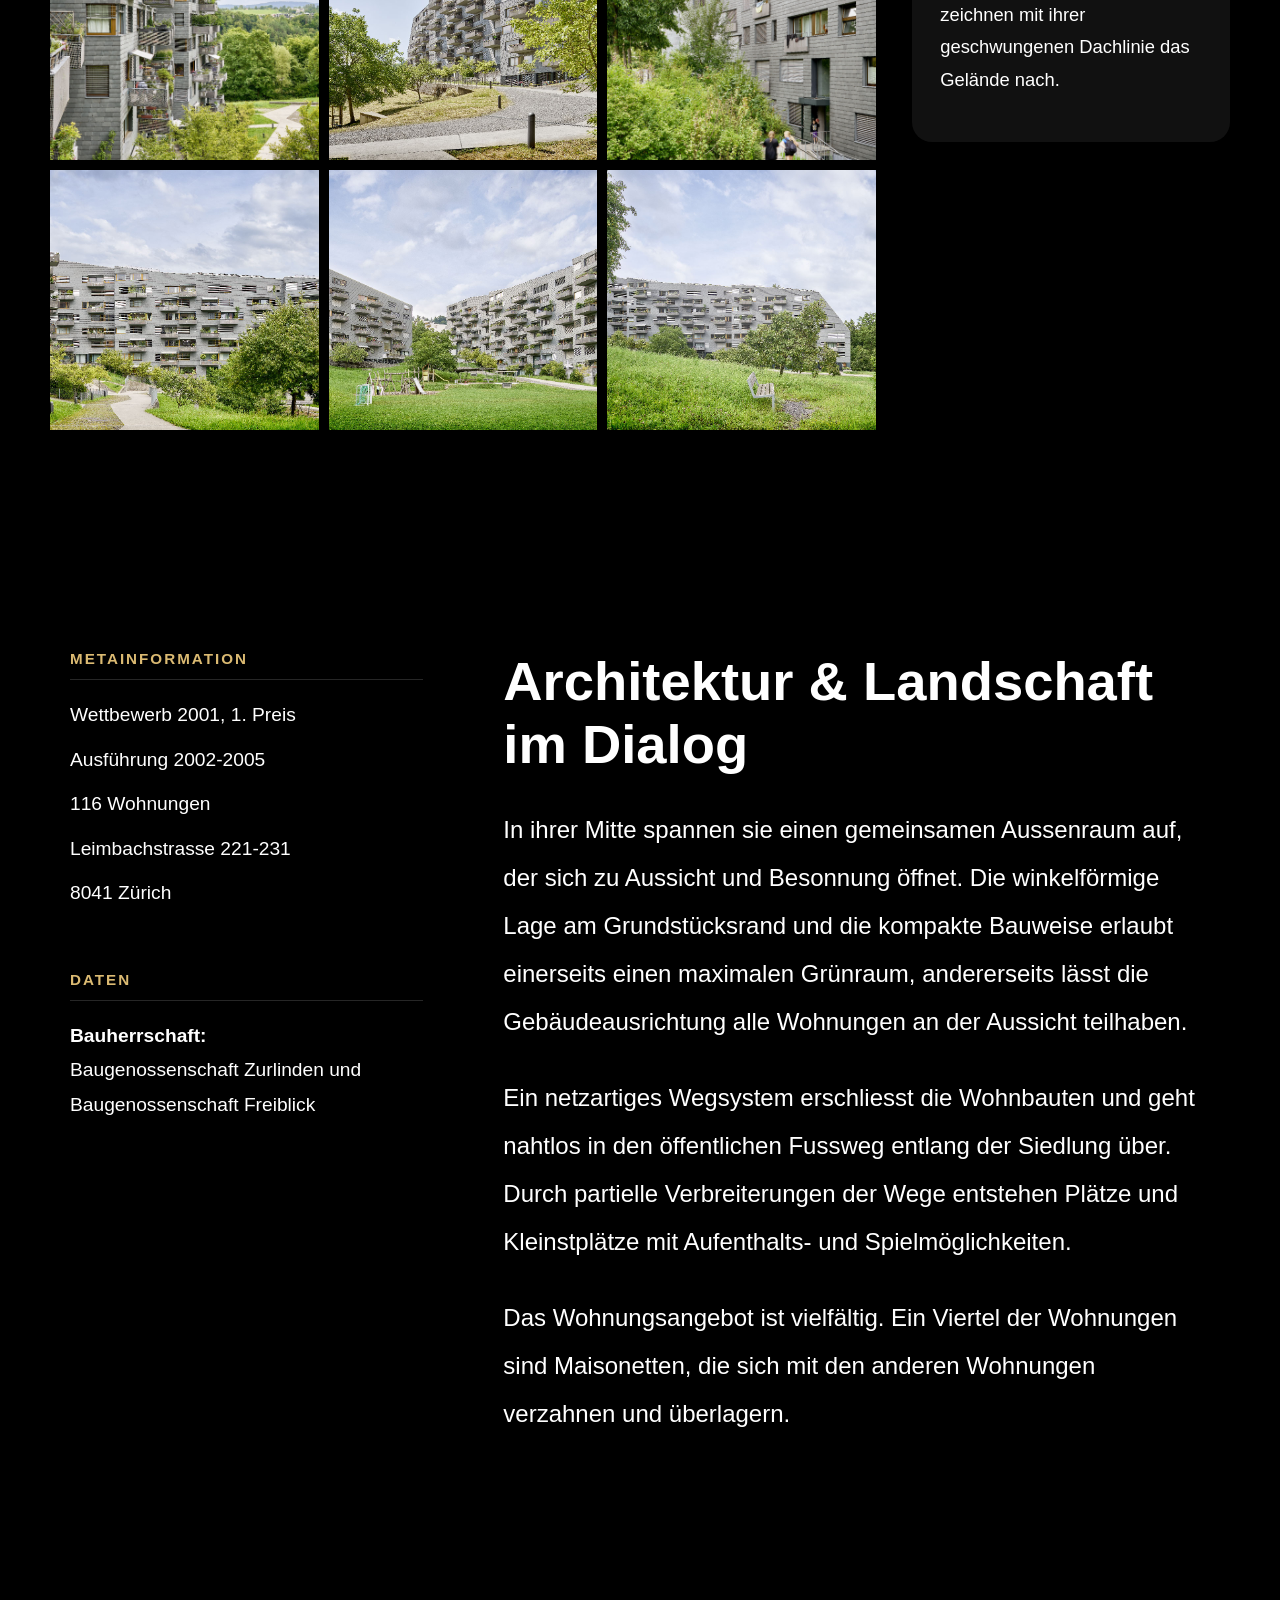
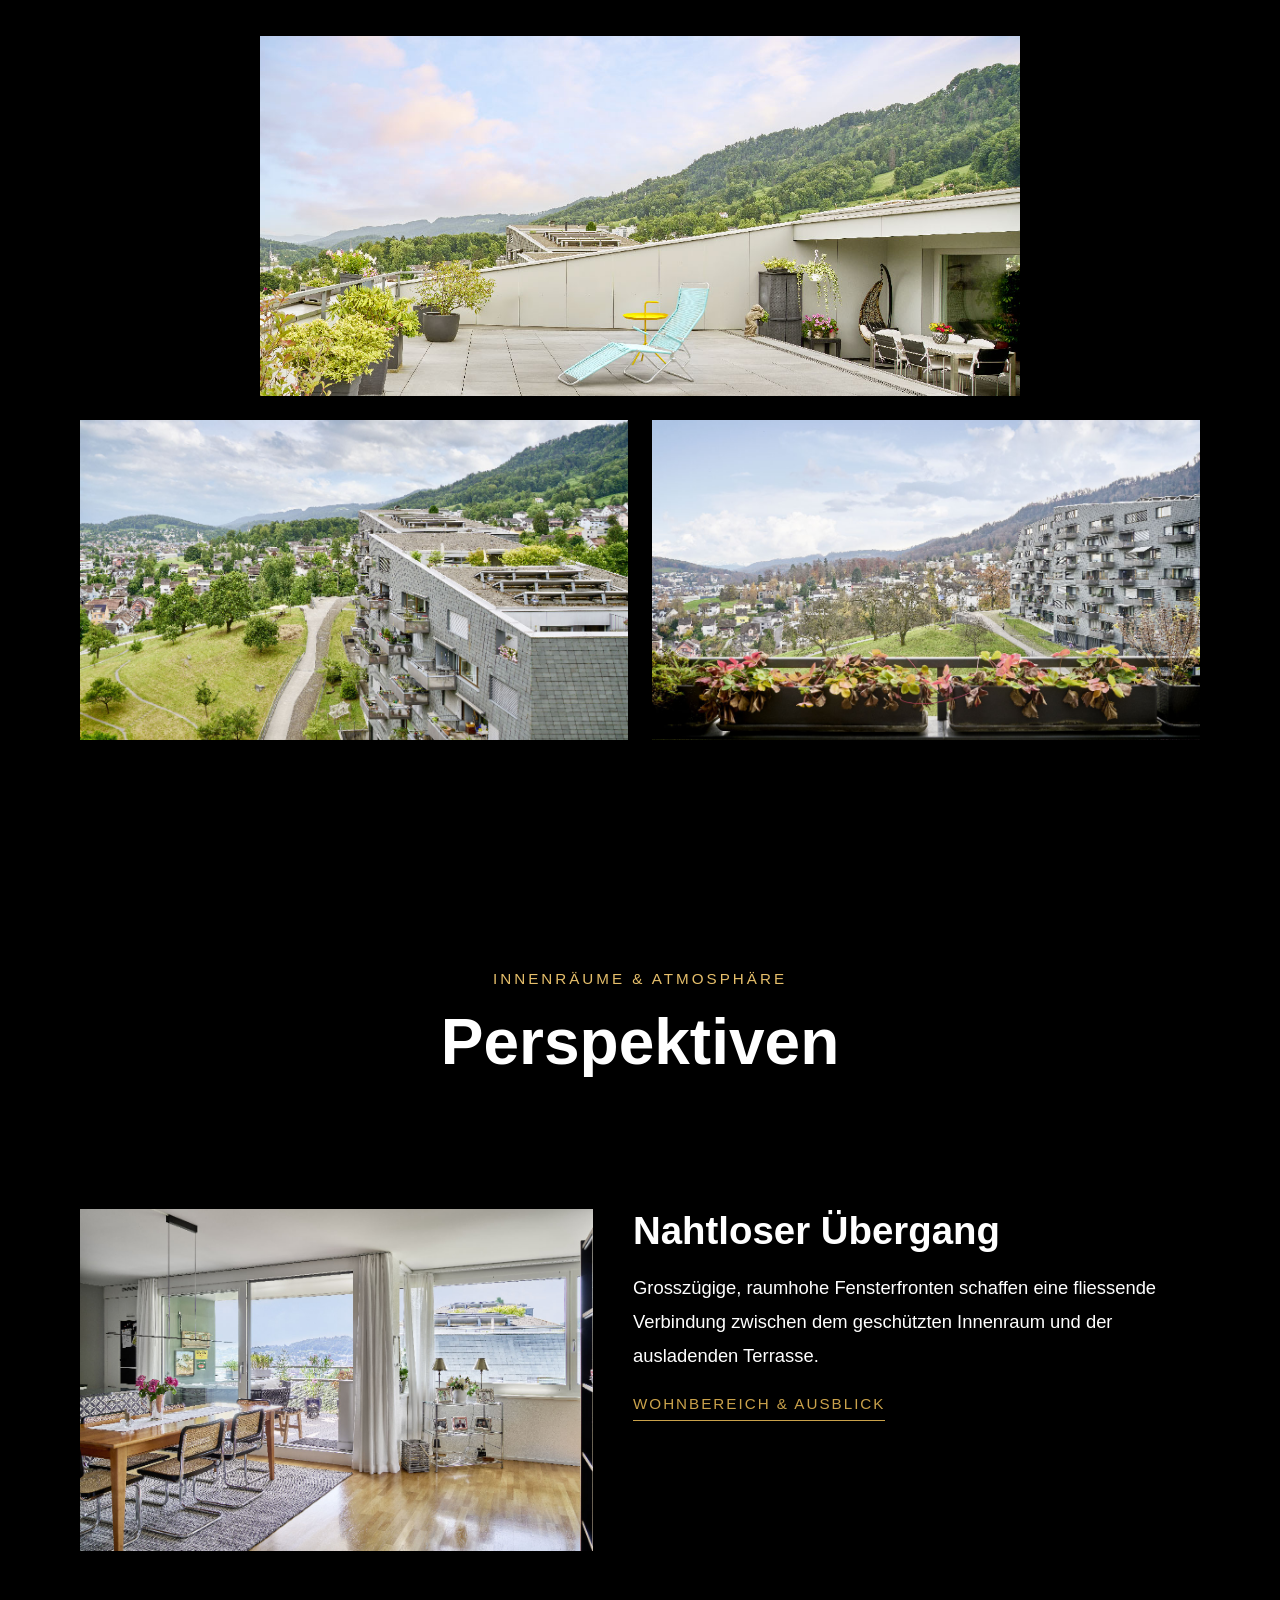
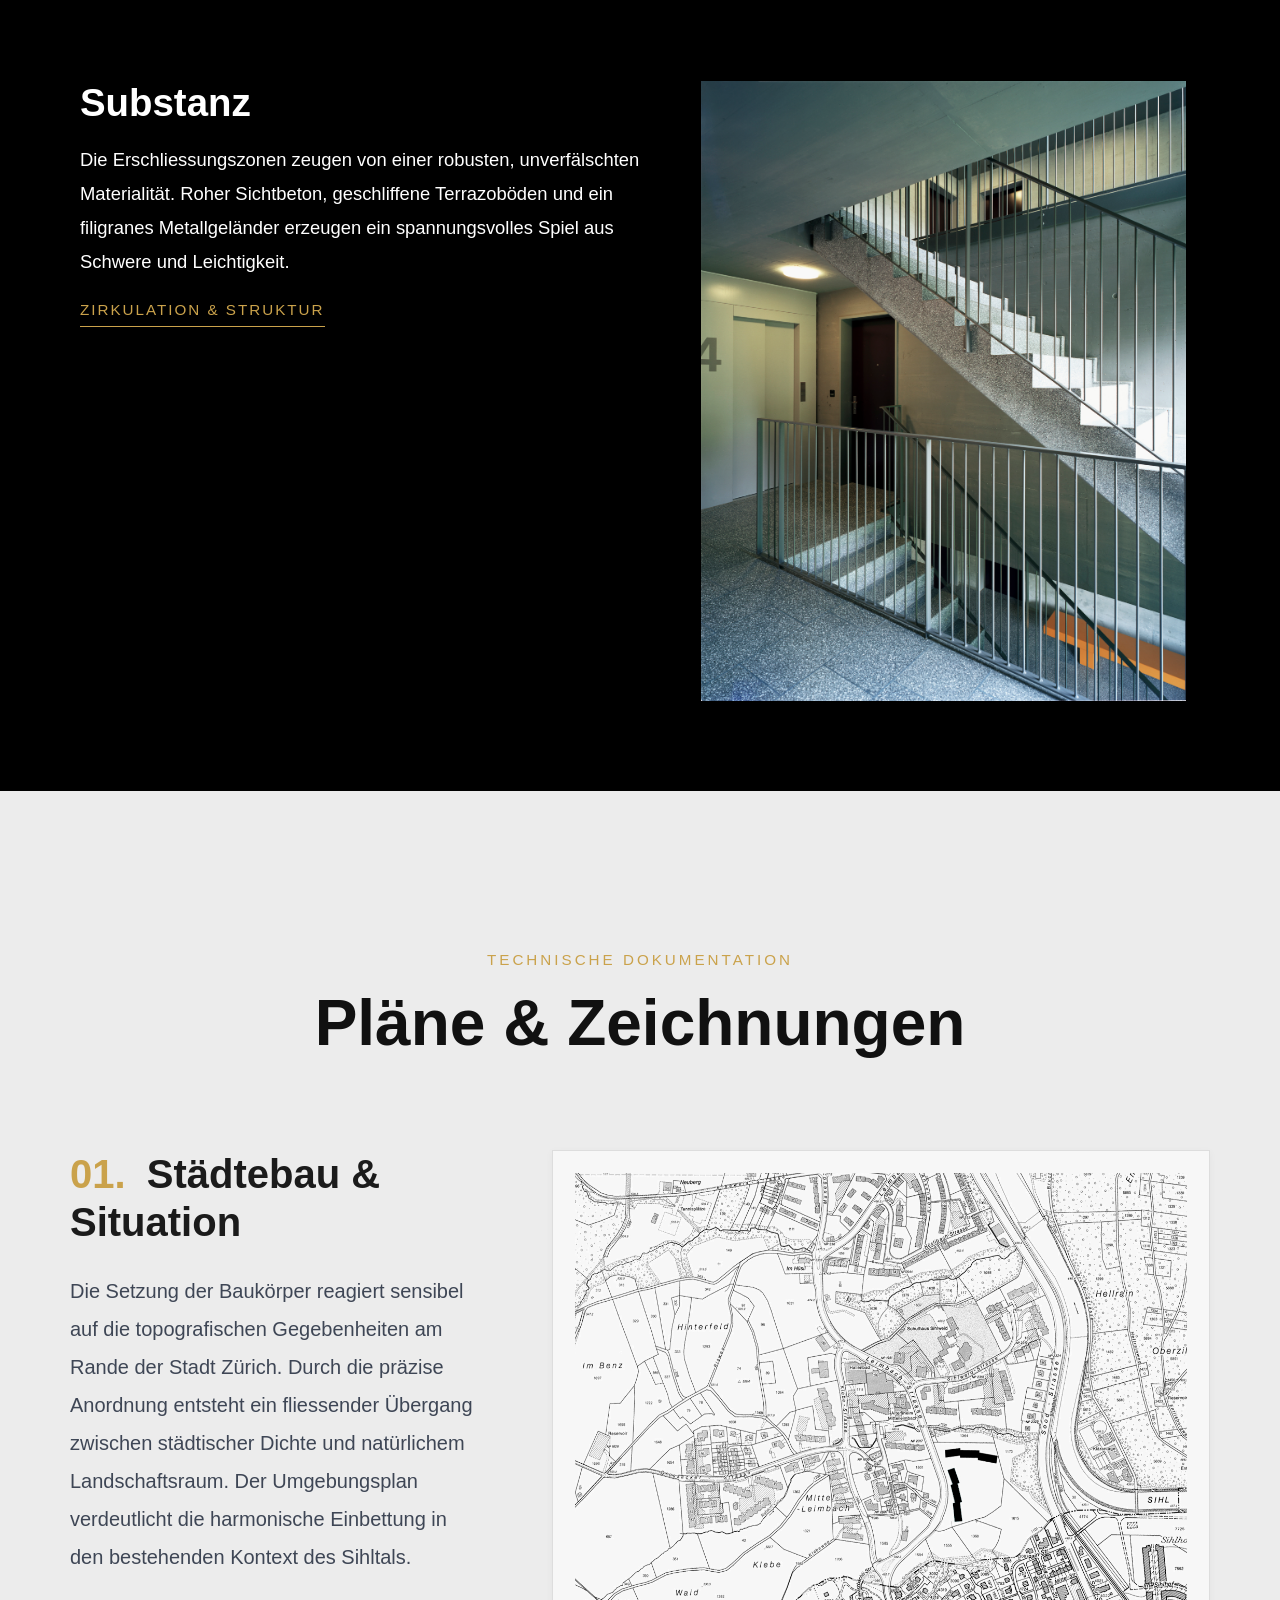
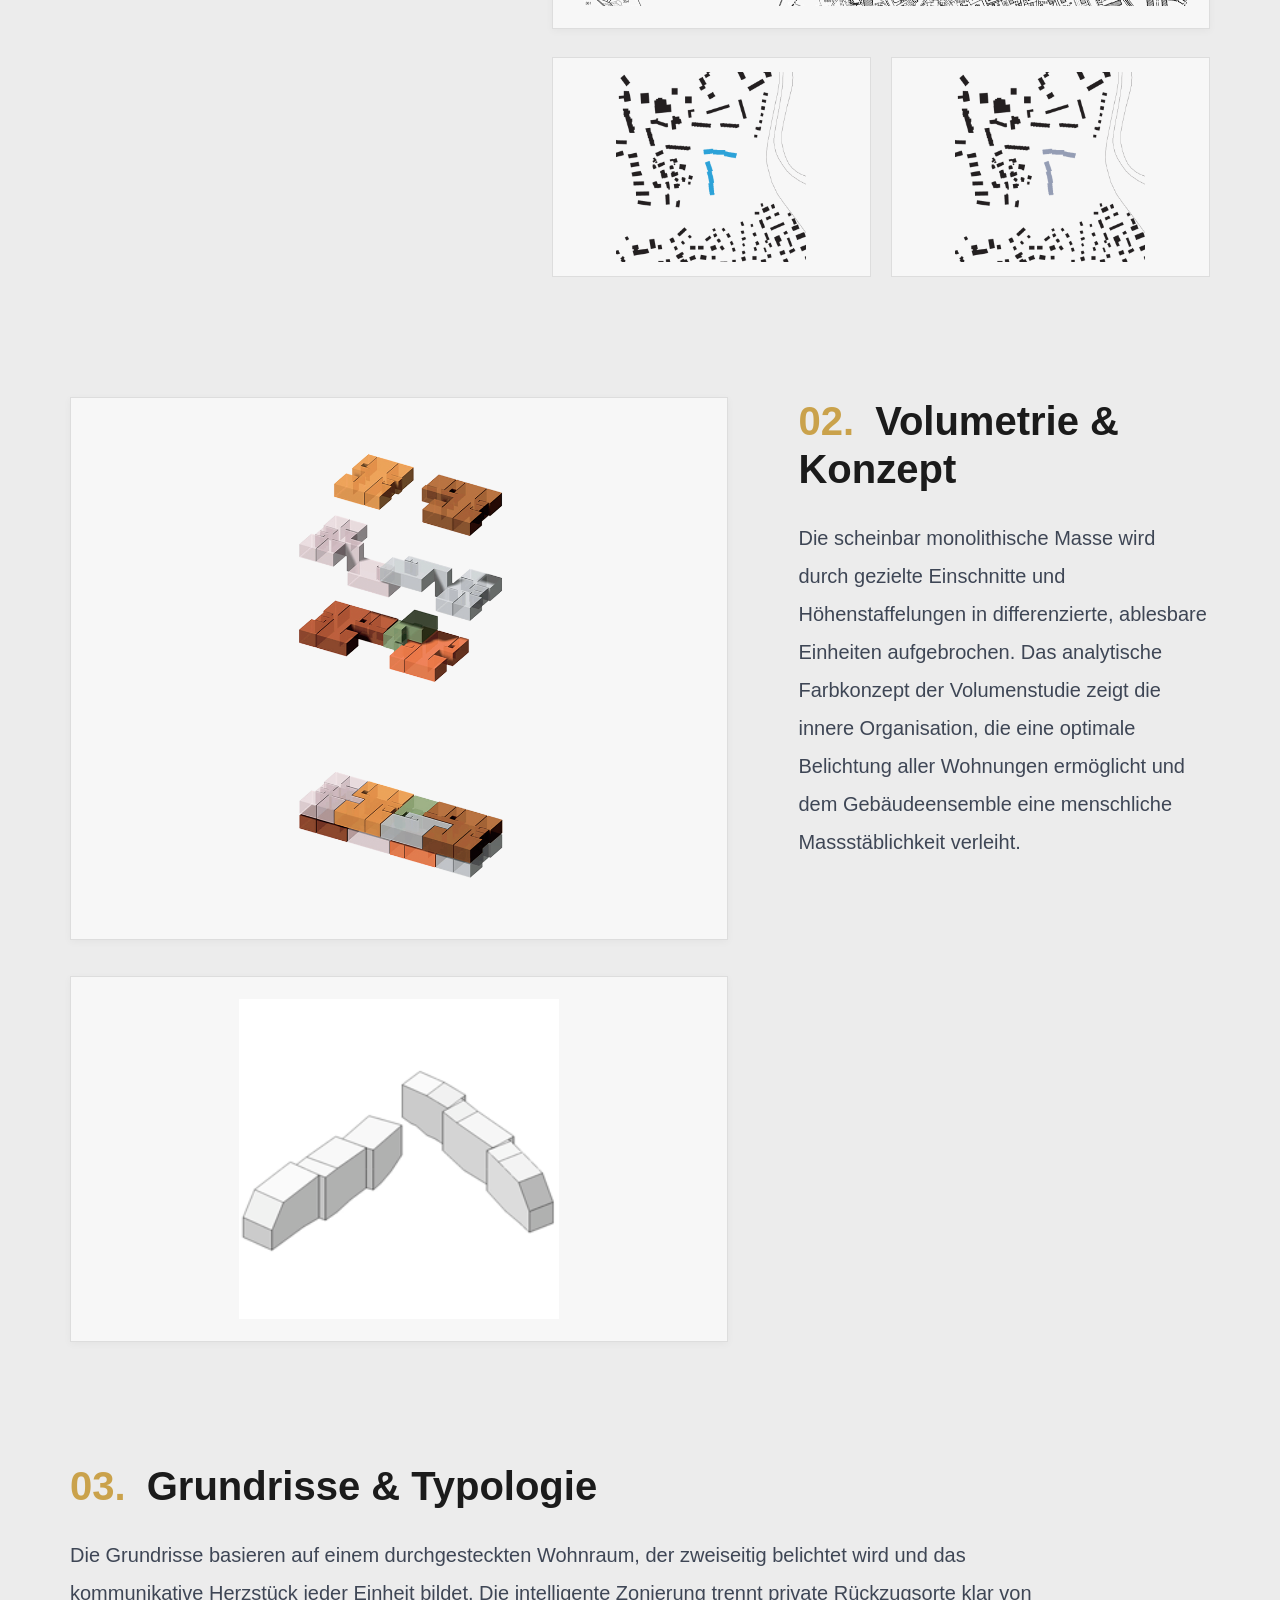
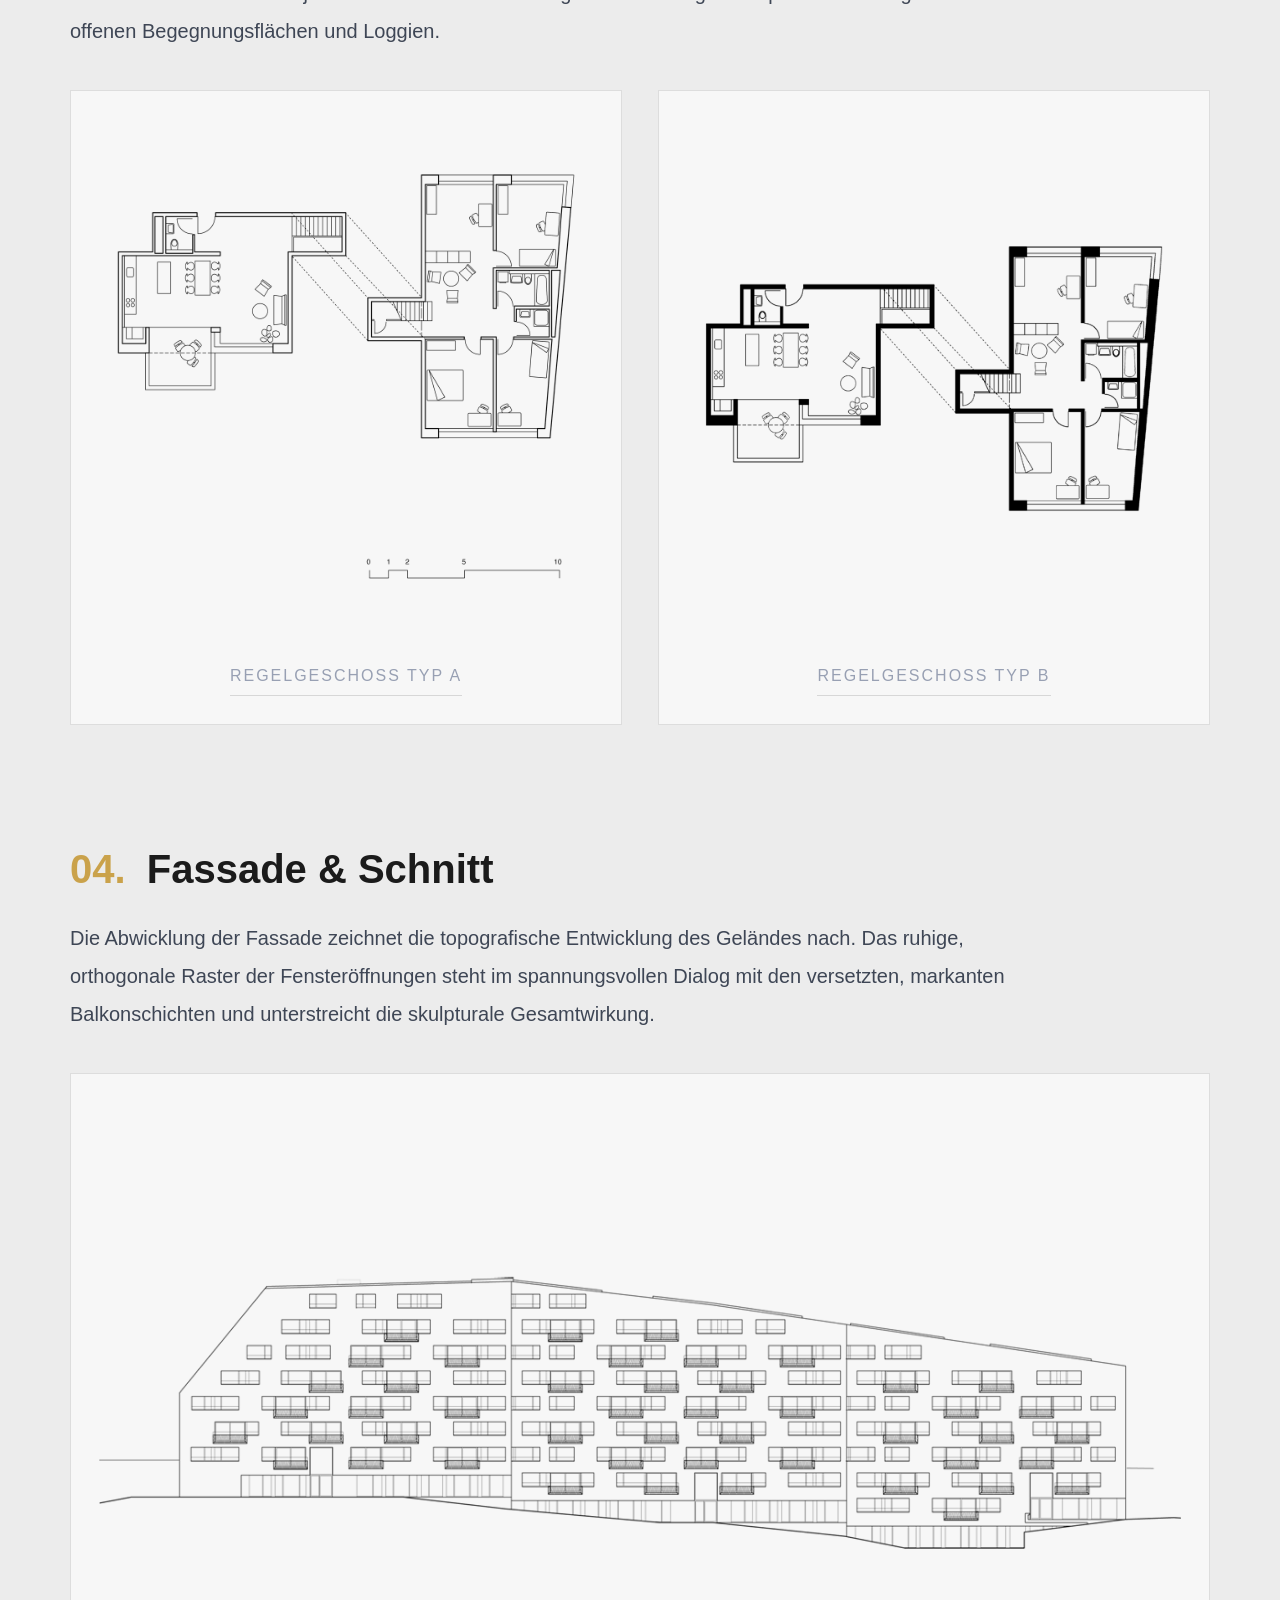
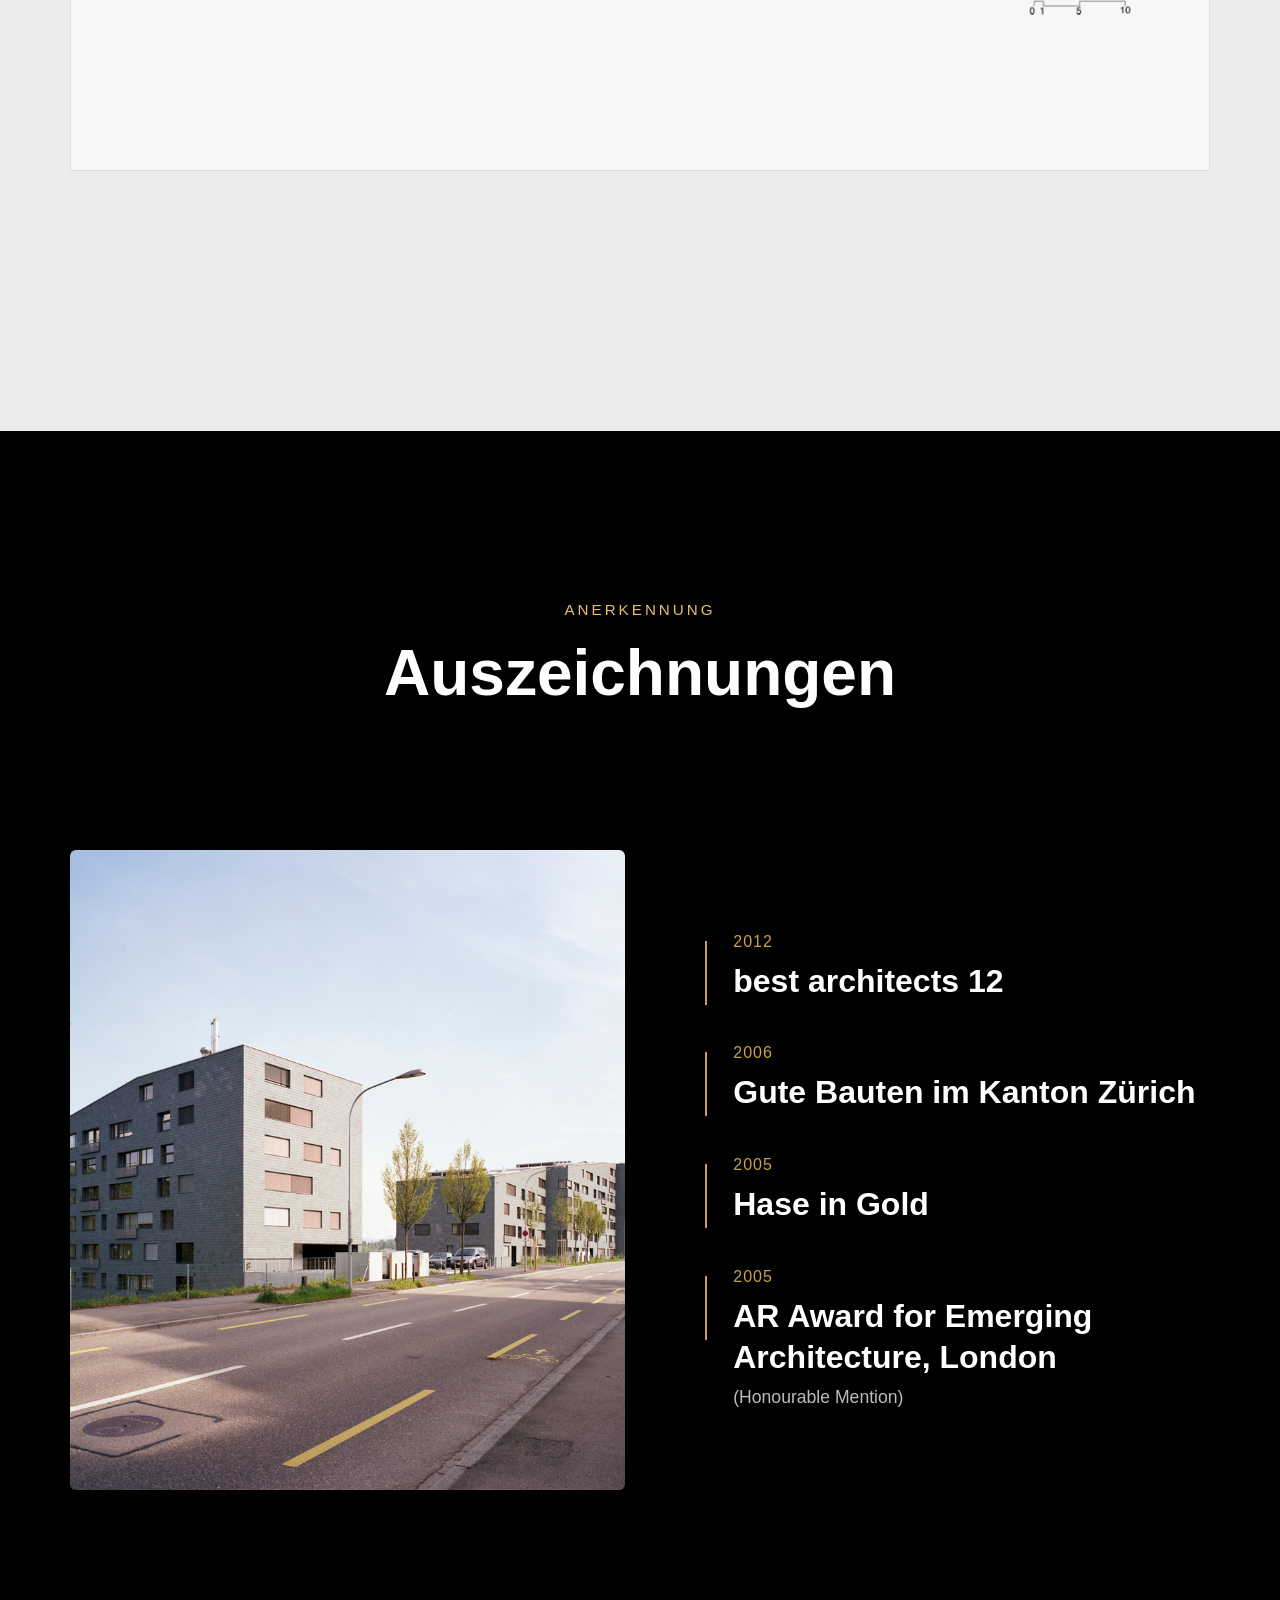
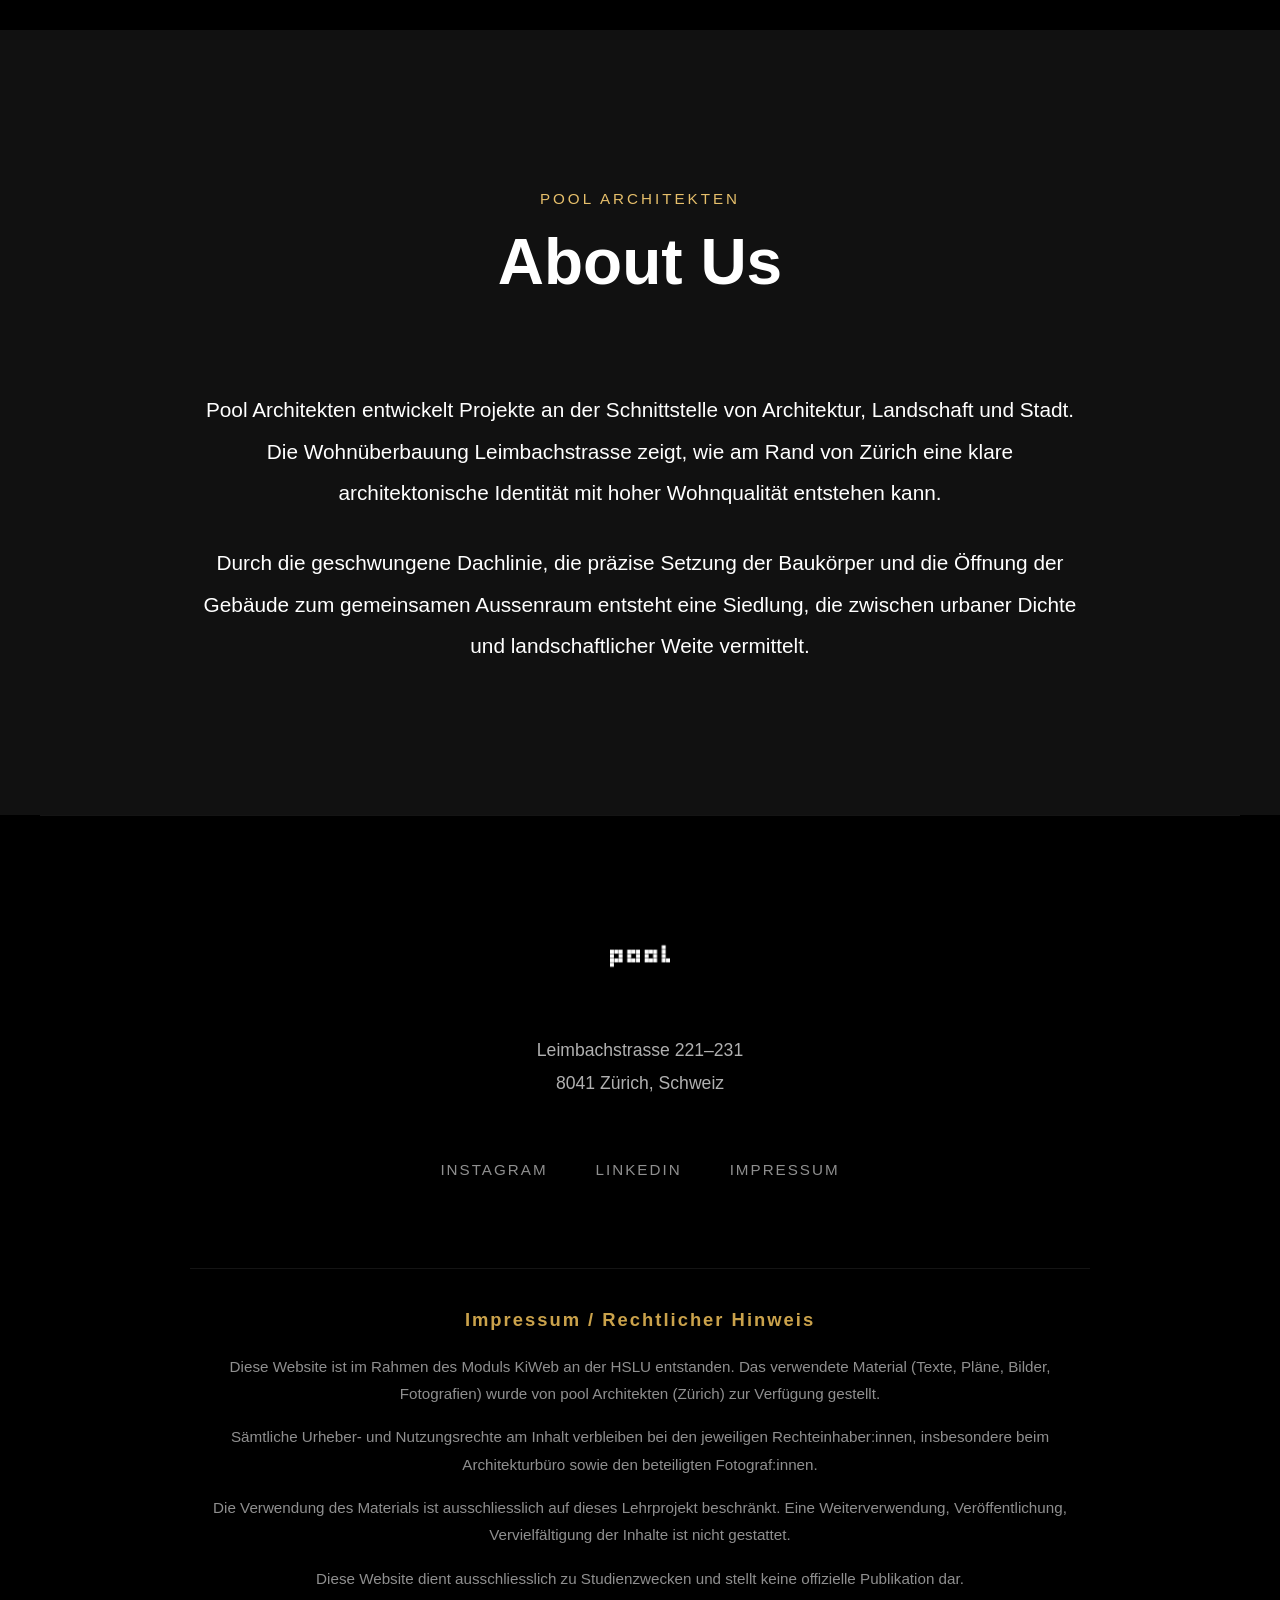
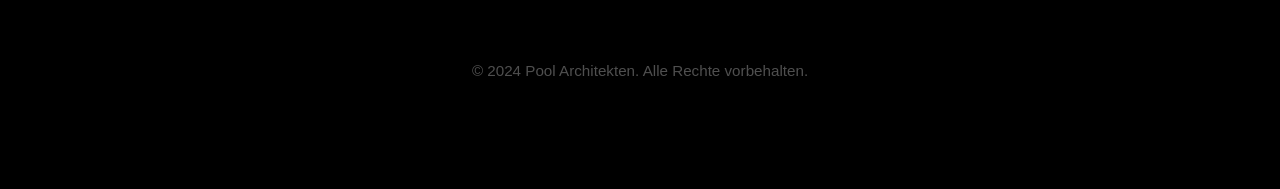
==== commit 98f33999: "updated images and subtitles" ====
--- a/docs/index.html
+++ b/docs/index.html
@@ -113,10 +113,10 @@
 
   <!-- SECCION 3: GALERIA ANCHA -->
   <section class="wide-gallery" data-gallery="intro-collage">
-    <img src="ME250703-010_K.jpg" alt="Architecture" data-gallery-image="intro-collage" data-gallery-index="7">
+    <img src="ME250716-110_K1.jpg" alt="Architecture" data-gallery-image="intro-collage" data-gallery-index="7">
     <div class="wide-gallery-row">
-      <img src="ME250710-051_K.jpg" alt="Architecture" data-gallery-image="intro-collage" data-gallery-index="8">
-      <img src="ME250710-078_K.jpg" alt="Architecture" data-gallery-image="intro-collage" data-gallery-index="9">
+      <img src="ME250716-127_K.jpg" alt="Architecture" data-gallery-image="intro-collage" data-gallery-index="8">
+      <img src="ME251112-017_K1.jpg" alt="Architecture" data-gallery-image="intro-collage" data-gallery-index="9">
     </div>
   </section>
 
@@ -129,7 +129,7 @@
   <!-- SECCION 4 -->
   <section class="perspective-block">
     <div class="perspective-image">
-      <img src="0072_innen_klein.jpg" alt="Interior">
+      <img src="ME250703-010_K.jpg" alt="Interior">
     </div>
 
     <div class="perspective-text">
@@ -145,7 +145,7 @@
   <!-- SECCION 5 -->
   <section class="perspective-block reverse">
     <div class="perspective-text">
-      <h3>Materielle</h3>
+      <h3>Substanz</h3>
       <p>
         Die Erschliessungszonen zeugen von einer robusten, unverfälschten
         Materialität. Roher Sichtbeton, geschliffene Terrazoböden und ein
--- a/docs/styles.css
+++ b/docs/styles.css
@@ -351,6 +351,69 @@
   object-fit: contain;
 }
 
+.perspective-slider {
+  position: relative;
+  width: 100%;
+  overflow: hidden;
+}
+
+.perspective-slider-track {
+  position: relative;
+  width: 100%;
+  aspect-ratio: 16 / 10;
+  background: #0a0a0a;
+}
+
+.perspective-slider .slider-image {
+  position: absolute;
+  inset: 0;
+  width: 100%;
+  height: 100%;
+  object-fit: cover;
+  opacity: 0;
+  pointer-events: none;
+  transition: opacity 0.35s ease;
+}
+
+.perspective-slider .slider-image.active {
+  opacity: 1;
+  pointer-events: auto;
+}
+
+.perspective-arrow {
+  position: absolute;
+  top: 50%;
+  transform: translateY(-50%);
+  z-index: 4;
+  width: 52px;
+  height: 52px;
+  border: none;
+  border-radius: 999px;
+  background: rgba(0,0,0,0.42);
+  color: white;
+  font-size: 2rem;
+  cursor: pointer;
+  display: flex;
+  align-items: center;
+  justify-content: center;
+  backdrop-filter: blur(8px);
+  -webkit-backdrop-filter: blur(8px);
+  transition: background 0.25s ease, transform 0.25s ease, opacity 0.25s ease;
+  opacity: 1;
+}
+
+.perspective-arrow:hover {
+  background: rgba(0,0,0,0.58);
+}
+
+.perspective-arrow-prev {
+  left: 16px;
+}
+
+.perspective-arrow-next {
+  right: 16px;
+}
+
 .perspective-text h3 {
   font-family: Geneva, Verdana, Tahoma, sans-serif;
   font-size: 2.4rem;
@@ -749,6 +812,8 @@
     word-break: normal;
     overflow-wrap: normal;
     max-width: none;
+    text-shadow: 0 3px 12px rgba(0,0,0,0.60),
+      0 0 18px rgba(0,0,0,0.15);
   }
 
   .subtitle {
@@ -757,6 +822,9 @@
     text-align: right;
     max-width: 90%;
     align-self: flex-end;
+    text-shadow:
+      0 3px 12px rgba(0,0,0,0.60),
+      0 0 18px rgba(0,0,0,0.15);
   }
 
   .location {
@@ -766,6 +834,23 @@
     text-align: right;
     align-self: flex-end;
     max-width: none;
+    text-shadow:
+      0 3px 12px rgba(0,0,0,0.60),
+      0 0 18px rgba(0,0,0,0.15);
+  }
+  .perspective-arrow {
+    width: 42px;
+    height: 42px;
+    font-size: 1.6rem;
+    opacity: 1;
+  }
+
+  .perspective-arrow-prev {
+    left: 10px;
+  }
+
+  .perspective-arrow-next {
+    right: 10px;
   }
 
   .intro-grid,
